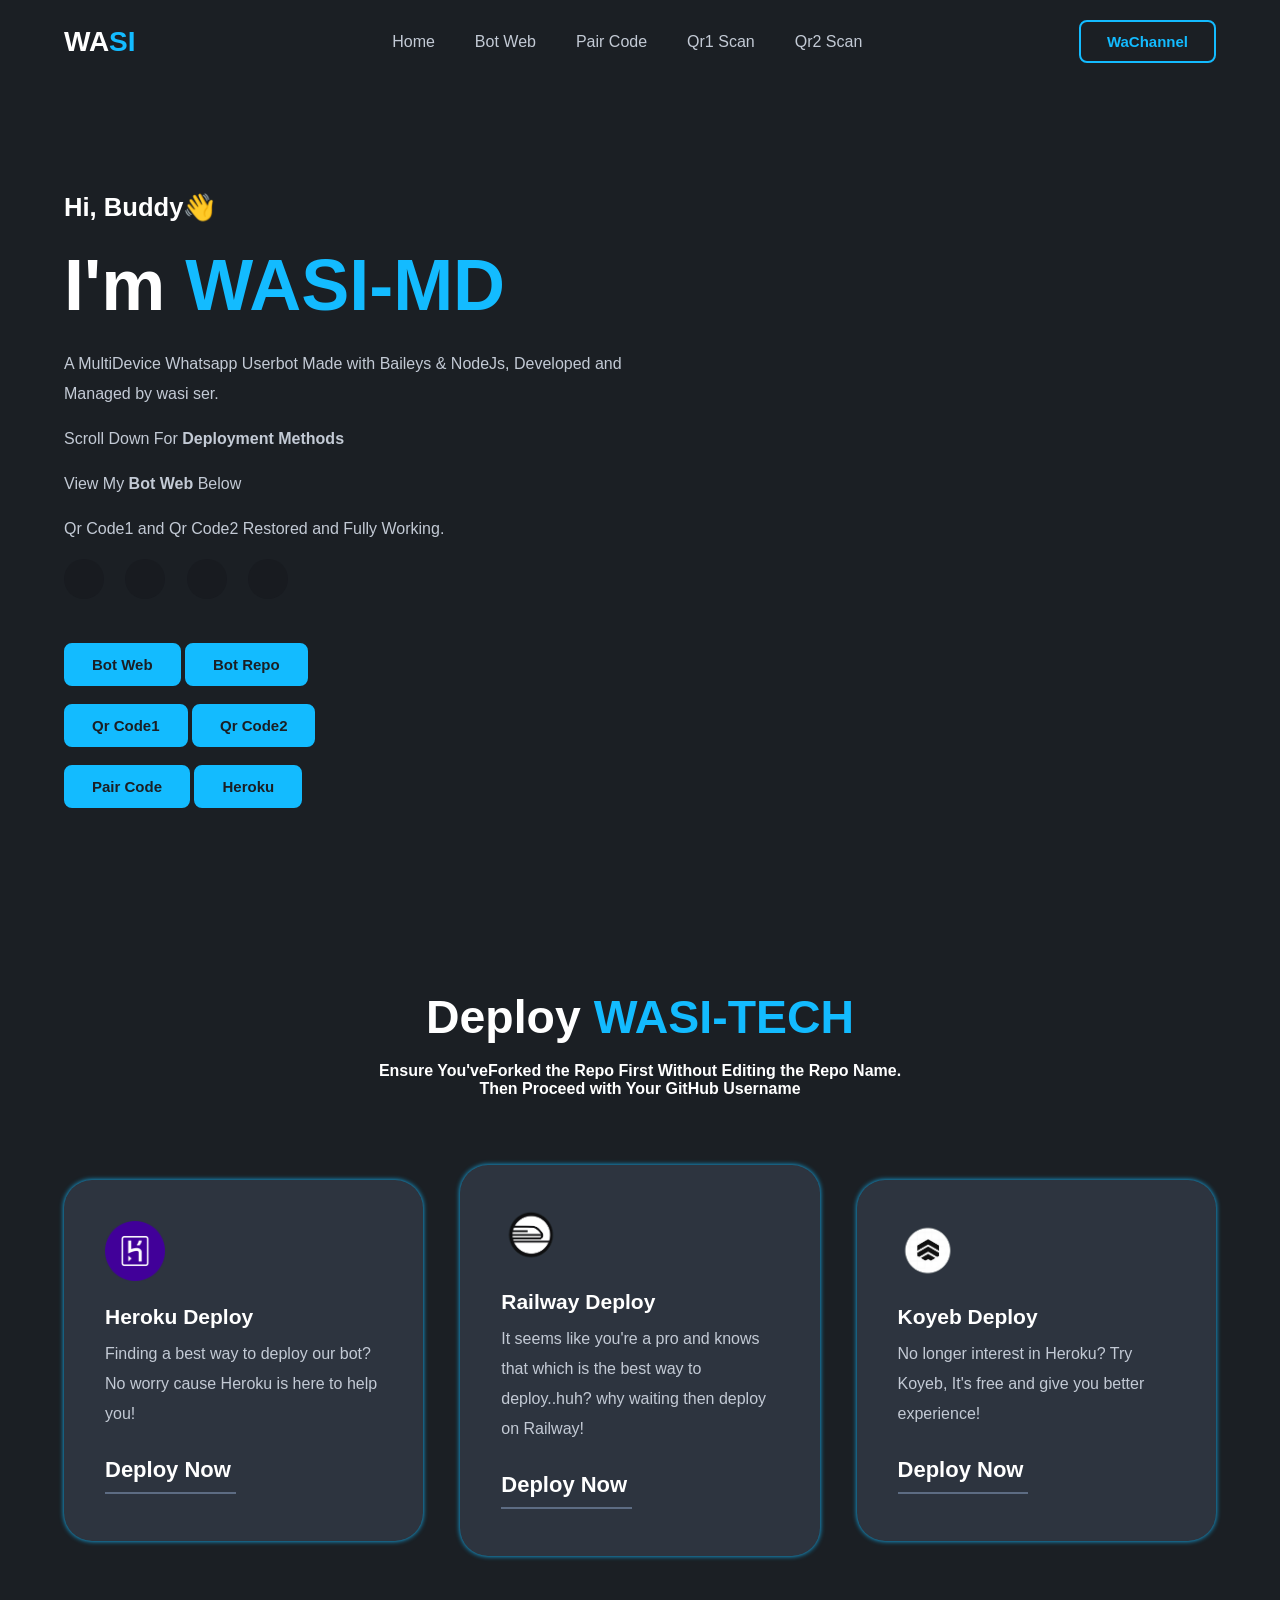
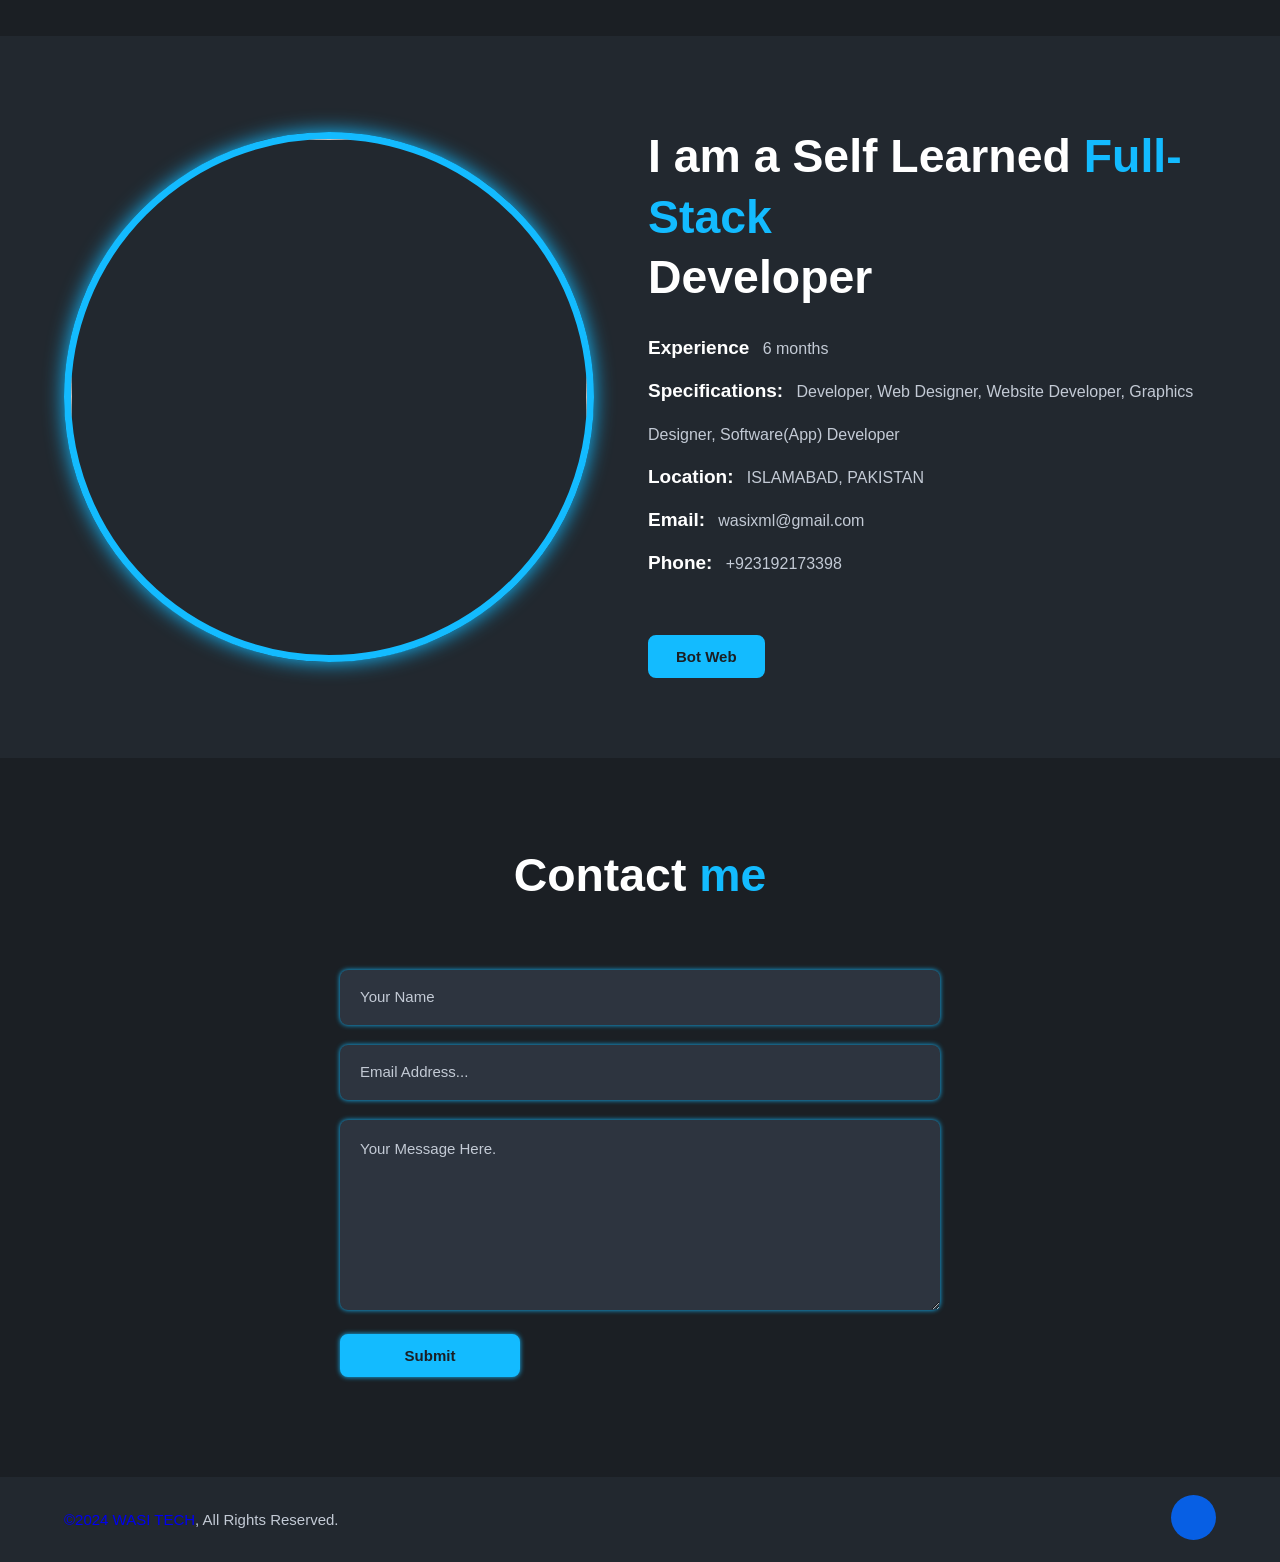
==== index.html @ 4d52e7ee "Update index.html" ====
<!DOCTYPE html>
<html oncontextmenu="return false" onselectstart="return false" ondragstart="return false" lang="en">
<head>
    <meta charset="UTF-8">
    <meta name="viewport" content="width=device-width, initial-scale=1.0">
    <title>WASI-TECH-BOTZ</title>
    <!-- #CSS -->
    <link rel="stylesheet" href="style.css">
    <!-- #box icon -->
    
  <link rel="stylesheet"
  href="https://unpkg.com/boxicons@latest/css/boxicons.min.css">
  <!--remox icon-->
  <link href="https://cdn.jsdelivr.net/npm/remixicon@3.5.0/fonts/remixicon.css" rel="stylesheet">
  <link rel="stylesheet" href="https://unpkg.com/aos@next/dist/aos.css" />
</head>
<body>
    

<header>
  <a href="https://github.com/Itxxwasi.png?length=50width=50" class="logo">WA<span>SI</span></a>
  <div class="bx bx-menu" id="menu-icon"></div>
  <ul class="navlist">
    <li><a href="#home">Home</a></li>
    <li><a href="https://heroku.com/deploy?template=https://github.com/Itxxwasi/WASI-MD-V2" target="_blank">Bot Web</a></li>
    <li><a href="https://pair-qr-wasi-md.onrender.com/pair">Pair Code</a></li>
    <li><a href="https://pair-qr-wasi-md.onrender.com">Qr1 Scan</a></li>
     <li><a href="https://pair-qr-wasi-md.onrender.com">Qr2 Scan</a></li>

  </ul>
<div class="top-btnn">
  <a href="https://whatsapp.com/channel/0029VaDK8ZUDjiOhwFS1cP2j" class="h-btn">WaChannel</a>
</div>

</header>
<br>
<br>
<br>
<br>
<br>
<section class="hero" id="home">
<div class="main-content" data-aos="fade-in">
  <h4>Hi, Buddy👋</h4>
  <h1>I'm <span>WASI-MD</span></h1>
  <p>A MultiDevice Whatsapp Userbot Made with Baileys & NodeJs, Developed and Managed by wasi ser.</p>
  <p>Scroll Down For <b>Deployment Methods</b> </p>
  <p>View My <b>Bot Web</b> Below</p>
  <p>Qr Code1 and Qr Code2 Restored and Fully Working.</p>
<div class="social">
  <a href="https://www.facebook.com/chwaseem11bc?mibextid=ZbWKwL" target="_blank"><i class="ri-facebook-fill"></i></a>
  <a href="https://www.instagram.com/itx_mee_wasi" target="_blank"><i class="ri-instagram-fill"></i></a>
  <a href="https://wa.me/+923192173398" target="_blank"><i class="ri-whatsapp-fill"></i></a>
  <a href="https://www.youtube.com/@wasitech1" target="_blank"><i class="ri-youtube-fill"></i></a>
</div>
<div class="main-btn">
  <a href="https://github.com/Itxxwasi/UNIQUE-MD" class="btn" target="_blank">Bot Web</a>   
<a href="https://github.com/Itxxwasi/WASI-MD-V2" class="btn" target="_blank">Bot Repo</a>

</div>
<br>
<div class="main-btn">
  <a href="https://pair-qr-wasi-md.onrender.com" class="btn" target="_blank">Qr Code1</a>   
<a href="https://pair-qr-wasi-md.onrender.com" class="btn" target="_blank">Qr Code2</a>

</div>
<br>
<div class="main-btn">
  <a href="https://pair-qr-wasi-md.onrender.com" class="btn" target="_blank">Pair Code</a> 
  <a href="https://pair-qr-wasi-md.onrender.com" class="btn" target="_blank">Heroku</a>


</div>
</section>

<section class="services" id="services">
  <div class="center-text" data-aos="fade-down">
    <h2>Deploy <span>WASI-TECH</span> </h2>
    <br>
    <h4>Ensure You've<b>Forked</b> the Repo First Without Editing the Repo Name.</h4>
    <h4>Then Proceed with Your GitHub Username</h4>
  </div>
  <div class="services-content" data-aos="zoom-in-up">

    <div class="box">

      <img src="./img/heroku.png" alt="">
      <h3>Heroku Deploy</h3>
      <p>Finding a best way to deploy our bot? No worry cause Heroku is here to help you!</p>
     <a href="https://heroku.com/deploy?template=https://github.com/Itxxwasi/WASI-MD-V2" target="_blank">Deploy Now
 <i class="ri-arrow-right-line"></i>
</a>
    </div>
<div class="box">

      <img src="./img/railway.png" alt="">
      <h3>Railway Deploy</h3>
      <p>It seems like you're a pro and knows that which is the best way to deploy..huh? why waiting then deploy on Railway!</p>
      <a href="https://railway.app/template/tM2McB?referralCode=v7Xehd" target="_blank">Deploy Now
 <i class="ri-arrow-right-line"></i>
</a>
</div>
    <div class="box">

      <img src="./img/koyeb.png" alt="">
      <h3>Koyeb Deploy</h3>
      <p>No longer interest in Heroku? Try Koyeb, It's free and give you better experience!</p>
      <a href="https://app.koyeb.com/apps/deploy?type=git&repository=github.com/Itxxwasi/WASI-MD-V2&branch=main&env[SESSION_ID]&env[OWNER_NUMBER]=254762016957&env[MONGODB_URI]&&env[OWNER_NAME]=%C9%A2%C9%AA%D2%93%E1%B4%9B%E1%B4%87%E1%B4%85%20%E1%B4%9B%E1%B4%87%E1%B4%84%CA%9C&env[KOYEB_API]&env[PREFIX]=.&env[WAPRESENCE]&env[AUTO_READ_STATUS]=true&env[DISABLE_PM]=false&env[PACK_AUTHER]=whatsapp+bot&env[PACK_NAME]=%C9%A2%C9%AA%D2%93%E1%B4%9B%E1%B4%87%E1%B4%85%20%E1%B4%9B%E1%B4%87%E1%B4%84%CA%9C&env[STYLE]=0&env[MODE]=private&env[READ_MESSAGE]=false&env[THEME]=Gifted&env[WARN_COUNT]=3&env[BLOCK_JID]=null&env[TIME_ZONE]=Africa/Nairobi&name=gifted-tech&env[KOYEB_NAME]=gifted-md&env[SUDO]=null&env[THUMB_IMAGE]=https://telegra.ph/file/54efddccf41281ad7ec51.jpg" target="_blank">Deploy Now
 <i class="ri-arrow-right-line"></i>
</a>
    </div>
  </div>
</section>

<section class="about" id="about">
  <div class="about-img" data-aos="zoom-in-down">
    <img src="https://github.com/Itxxwasi.png?length=50width=50" >
  </div>
<div class="about-text" data-aos="zoom-in-up">
  <h2>I am a Self Learned <span>Full-Stack</span><br>
  Developer </h2>
  <div class="exp-area">
    <p class="exp">
      Experience 
      <span>6 months</span>
    </p>
    
    <p class="exp">
      Specifications:
      <span>Developer, Web Designer, Website Developer, Graphics Designer, Software(App) Developer</span>
    </p>
    <p class="exp">
      Location: 
      <span>ISLAMABAD, PAKISTAN</span>
    </p>
    
    <p class="exp">
      Email: 
      <span>wasixml@gmail.com</span>
    </p>
    
    <p class="exp">
      Phone: 
      <span>+923192173398</span>
    </p>
  </div>
  <a href="https://github.com/Itxxwasi" class="btn" target="_blank">Bot Web</a>
</div>

</section>

<section class="contact" id="contact">
  <div class="center-text" data-aos="fade-down">
    <h2>Contact <span>me</span></h2>
  </div>
  <div class="contact-form" data-aos="zoom-in">
    <form action="">
      <input type="text" placeholder="Your Name" required>
      <input type="email" placeholder="Email Address..." required>
      <textarea name="" id="" cols="30" rows="10" placeholder="Your Message Here." required></textarea>
      <input type="submit" value="Submit" class="send-btn">
    </form>
  </div>
</section>

<div class="footer">
  <div class="copyright">
    <p><a href="https://web.giftedtechnexus.co.ke" target="_blank">©2024 WASI TECH</a>, All Rights Reserved.</p>
  </div>
  <a href="#home" class="scroll-top">
    <i class="ri-arrow-up-s-fill"></i>
  </a>
</div>
	   <script>
 document.onkeydown = function(e) {
        if (e.ctrlKey && 
            (e.keyCode === 67 ||
            e.keyCode === 97 ||
            e.keyCode === 65 ||
             e.keyCode === 99 || 
             e.keyCode === 86 || 
             e.keyCode === 86 || 
             e.keyCode === 85 ||
             e.keyCode === 105 ||
             e.keyCode === 73 ||
             e.keyCode === 117)) {
            alert('Not Allowed!');
            return false;
        } else {
            return true;
        }
};
    </script>
<script src="./script.js"></script>
  
<script src="https://unpkg.com/aos@next/dist/aos.js"></script>
<script>
  AOS.init({
offset:300,
duration:1400,
  });
</script>

</body>
	    </html>
---- style.css ----
* {
    margin: 0;
    padding: 0;
    box-sizing: border-box;
    font-family: 'Inter',sans-serif;
    text-decoration: none;
    list-style: none;
    scroll-behavior: smooth;
}
:root {
--text-color:#fff;
--bg-color:#1b1f24;
--second-bg-color:#22282f;
--main-color:#13bbff;
--other-color:#c3cad5;

--h1-font:4.5rem;
--h2-font:2.9rem;
--p-font:1rem;
}
body {
    color: var(--text-color);
    background: var(--bg-color);
}
header {
    position: fixed;
    width: 100%;
    top: 0;
    right: 0;
    z-index: 1000;
    display: flex;
    align-items: center;
    justify-content: space-between;
    padding: 40px 16%;
    background: transparent;
    transition: all .50s ease;
}
.logo {
    font-size: 36px;
    color: var(--text-color);
    font-weight: 600;
}
span {
    color: var(--main-color);
}
.navlist {
    display: flex;
}
.navlist a {
    font-size: var(--p-font);
    font-weight: 500;
    color: var(--other-color);
    margin-left: 40px;
    transition: all .50s ease;
}
.navlist a:hover {
    color: var(--main-color);
    text-shadow: 3px 3px 20px var(--main-color), -2px 1px 30px var(--text-color);
}
#menu-icon {
    font-size: 35px;
    z-index: 10001;
cursor: pointer;
display: none;
}
.h-btn {
    display: inline-block;
    padding: 11px 26px;
    background:transparent ;
    color: var(--main-color);
    border: 2px solid var(--main-color);
    border-radius: 8px;
    font-size: 15px;
    font-weight: 600;
    transition: all .50s ease;
}
.h-btn:hover {
    background: var(--main-color);
    color: var(--bg-color);
    box-shadow: 0 0 20px var(--main-color);
    transform: scale(1.1);
}
section {
    padding: 110px 16% 90px;
}

.hero {
    height: 100vh;
    width: 100%;
    background: url(./img/background.png);
    background-position: top right;
    background-size: cover;
    display: flex;
    align-items: center;
    justify-content: flex-start;
}
.main-content h4 {

    font-size: 1.6rem;
}
.main-content h1 {
    font-size: var(--h1-font);
    font-weight: 900;
    margin: 20px 0px 20px;
    line-height: 1.2;
}
.main-content p {
    font-size: var(--p-font);
    font-weight: 400;
    width: 620px;
    max-width: 100%;
    color: var(--other-color);line-height: 30px;
    margin-bottom: 15px;

}
.social {
    margin-bottom: 40px;
}
.social i {
    display: inline-flex;
    align-items: center;
    justify-content: center;
    width: 40px;
    height: 40px;
    color: var(--main-color);
    border-radius: 50%;
    backdrop-filter: brightness(88%);
    font-size: 20px;
    margin-right: 17px;
    box-shadow: 0 0 20px transparent;
    cursor: pointer;
    transition: all .50s ease;
}
.social i:hover {
    transform: scale(1.1);
    box-shadow: 0 0 20px var(--main-color);
}
.btn {
    display: inline-block;
    padding: 11px 26px;
    background:var(--main-color) ;
    color: var(--bg-color);
    border: 2px solid var(--main-color);
    border-radius: 8px;
    font-size: 15px;
    font-weight: 600;
    transition: all .50s ease;
}
.btn:hover {
    background: transparent;
    color: var(--main-color);
    box-shadow: 0 0 20px var(--main-color);
}
.btn2 {
    background: transparent;
    color: var(--main-color);
    border: 2px solid var(--main-color);
    margin-left: 15px;
    transition: all .50s ease;
}
.btn2:hover {
    background: var(--main-color);
    color: var(--bg-color);
}
header.sticky {
    background: var(--bg-color);
    box-shadow: 0 .1rem 1rem rgba(0,0,0,.2);
    padding: 16px 16%;
}
.about {
    background: var(--second-bg-color);
    display: grid;
    grid-template-columns: repeat(2,1fr);
    align-items: center;
    gap: 1rem;
}
.about-img img {
    width: 100%;
    height: 530px;
    max-width: 530px;
    border-radius: 50%;
    object-fit: cover;
    border: 7px solid var(--main-color);
    box-shadow: 0 0 20px var(--main-color);
}
.about-text h2 {
    font-size: var(--h2-font);
    line-height: 1.3;
    margin-bottom: 20px;
}
.exp-area {
    margin-bottom: 50px;
}
.exp-area p {
    color: var(--text-color);
    font-weight: 600;
    font-size: 19px;

    line-height: 42px;
}
.exp-area p span {
    color: var(--other-color);
    font-size: var(--p-font);
    font-weight:400 ;
    margin-left: 8px ;
}
.center-text {
    text-align: center;
}
.center-text h2 {
    font-size: var(--h2-font);
}
.services-content {
    display: grid;
    grid-template-columns: repeat(auto-fit,minmax(300px,auto));
    align-items: center;
    gap: 2.3rem;
    margin-top: 4.2rem;
}
.box {
    padding: 80px 40px 66px;
    background: #2d343f;
    border-radius: 28px;
    border: 1px solid transparent;
    box-shadow:  0 0 5px var(--main-color);
    transition: all .50s ease;
    cursor: pointer;
}
.box img {
    margin-bottom: 20px;
}
.box h3 {
    font-size: 30px;
    font-weight: 700;
    margin-bottom: 10px;
}
.box p {
    font-size: var(--p-font);
    font-weight: 400;
    color: var(--other-color);
    line-height: 30px;
    margin-bottom: 20px;
}
.box a {
    display: inline-block;
    font-size: 22px;
    line-height: 1.273em;
    font-weight: 700;
    padding: 7px 0;
    color: var(--text-color);
    border-bottom: 2px solid #5d6c83;
    transition:  all .50s ease;
}
.box i {
    vertical-align: middle;
    font-size: 25px;
    color: var(--main-color);
    margin-left: 5px;
}
.box a:hover {
    border-bottom: 2px solid var(--main-color);
}
.box:hover {
    border: 1px solid var(--main-color);
    transform: translateY(-5px) scale(1.03);
}
.portfolio {
    background: var(--second-bg-color);
}
.Portfolio-content {
    display: grid;
    grid-template-columns: repeat(auto-fit,minmax(350px,auto));
    align-items: center;
    gap: 2.3rem;
    margin-top: 4.2rem;
}
.row img {
    height: auto;
    width: 100%;
    border-radius: 28px;
    margin-bottom: 1.4rem;
}
.row {
    background: #2d343f;
    border-radius: 28px;
    border: 1px solid transparent;
    box-shadow: 0 0 5px var(--main-color);
    padding: 20px;
    transition: all .50s ease;
}
.main-row {
    display: flex;
    align-items: center;
    justify-content: space-between;
    margin-bottom: .5rem;
}
.row h5 {
    font-size: 20px;
    font-weight: 600;
    color: var(--other-color);
}
.row i {
    display: inline-flex;
    align-items: center;
    justify-content: center;
    width: 55px;
    height: 55px;
    font-size: 27px;
    border-radius: 50%;
    color: var(--text-color);
    background: #075fe4;
    
}
.row h4 {
    font-size: 25px;
    font-weight: 700;
    margin-bottom:10px 
    ;
    line-height: 1.4;
}
.row:hover {
    border: 1px solid var(--main-color);
    transform: translateY(-5px) scale(1.03);
    cursor: pointer;
}
.contact-form {
    display: flex;
    align-items: center;
    justify-content: center;
    margin-top: 4.2rem;
}
.contact-form form {
    position: relative;
    width: 600px;
}
form input,
form textarea {
    width: 100%;
    padding: 20px;
    border: none;
    outline: none;
    box-shadow: 0 0 5px var(--main-color);
    background: #2d343f;
    color: var(--text-color);
    margin-bottom: 20px;
    border-radius: 8px;
}
form input::placeholder,
form textarea::placeholder{
    color: var(--other-color);
    font-size: 15px;
}
form .send-btn {
    display: inline-block;
    padding: 11px 26px;
    background: var(--main-color);
    color: var(--bg-color);
    border: 2px solid var(--main-color);
    border-radius: 8px;
    font-size: 15px;
    font-weight: 600;
    transition: all .50s ease;
    width: 30%;
}
form .send-btn:hover {
    background: transparent;
    color: var(--main-color);
    box-shadow: 0 0 20px var(--main-color);
    cursor: pointer;
}
.footer {
    padding: 22px 16%;
    background:var(--second-bg-color) ;
    display: flex;
    align-items: center;
    justify-content: space-between;
    gap: 2rem;
}
.copyright p{
font-size: 15px;
font-weight: 400;
color: var(--other-color);
}
.scroll-top i {
    display: inline-flex;
    align-items: center;
    justify-content: center;
    background: #075fe4;
    width: 45px;
    height: 45px;border-radius: 50%;
    color: var(--text-color);
    font-size: 27px;
}
@media(max-width:1700px) {
    header {
        padding: 20px 8%;
    }
    header.sticky {
        padding: 14px 8%;
    }
    section{
        padding: 90px 8% 80px;
    }
    .footer {
        padding: 18px 8%;
    }
    .logo {
        font-size: 28px;
    }
}

@media(max-width:1380px) {
    header {
        padding: 20px 5%;
    }
    header.sticky {
        padding: 14px 5%;
    }
    section{
        padding: 90px 5% 80px;
    }
    .footer {
        padding: 18px 5%;
    }
    .hero {
        height: 90vh;
        background-position: center;
    }
}
@media (max-width:1290px){
    .box {
        padding: 40px 40px 46px;
    }
    .box img {
        width: 100%;
        height: 60px;
        max-width: 60px;
    }
    .box h3 {
        font-size: 21px;
    }
}

@media (max-width:1240px){
.about {
    grid-template-columns: 1fr;
    grid-area: 2rem;
    text-align: center;
}
.about-img img {
    text-align: center;
    width: 100%;
    height: 400px;
    max-width: 400px;
    border-radius: 50%;
    object-fit: cover;
    margin: 0 auto;
}
:root {
    --h1-font:4rem;
    --h2-font:2.2rem;
    --p-font:15px;
}
}

@media (max-width:950px){
    :root  {
        --h1-font:3.5rem;
    }
    .social {
        margin-bottom: 20px;
        
    }
    #menu-icon{
        display: block;
    }
    .navlist {
        position: absolute;
        top: 100%;
        right: -100%;
        width: 255px;
        min-height: 100vh;
        display: flex;
        flex-direction: column;
        background: var(--bg-color);
        transition: all .50s ease;
    }
    .navlist a {
        display: block;
        padding: 17px;
        font-size: 22px;
    }
    .navlist.active {
        right: 0;
    }
}
@media (max-width:680px) {
    .main-content p {
    width: 100%;
}
    
}

@media (max-width:470px) {
:root {
    --h1-font:3rem;
    --h2-font:2rem;
}
.about-img img {
    text-align: center;
    width: 100%;
    height: 300px;
    max-width: 300px;
    border-radius: 50%;
    object-fit: cover;
    margin: 0 auto;
}
}
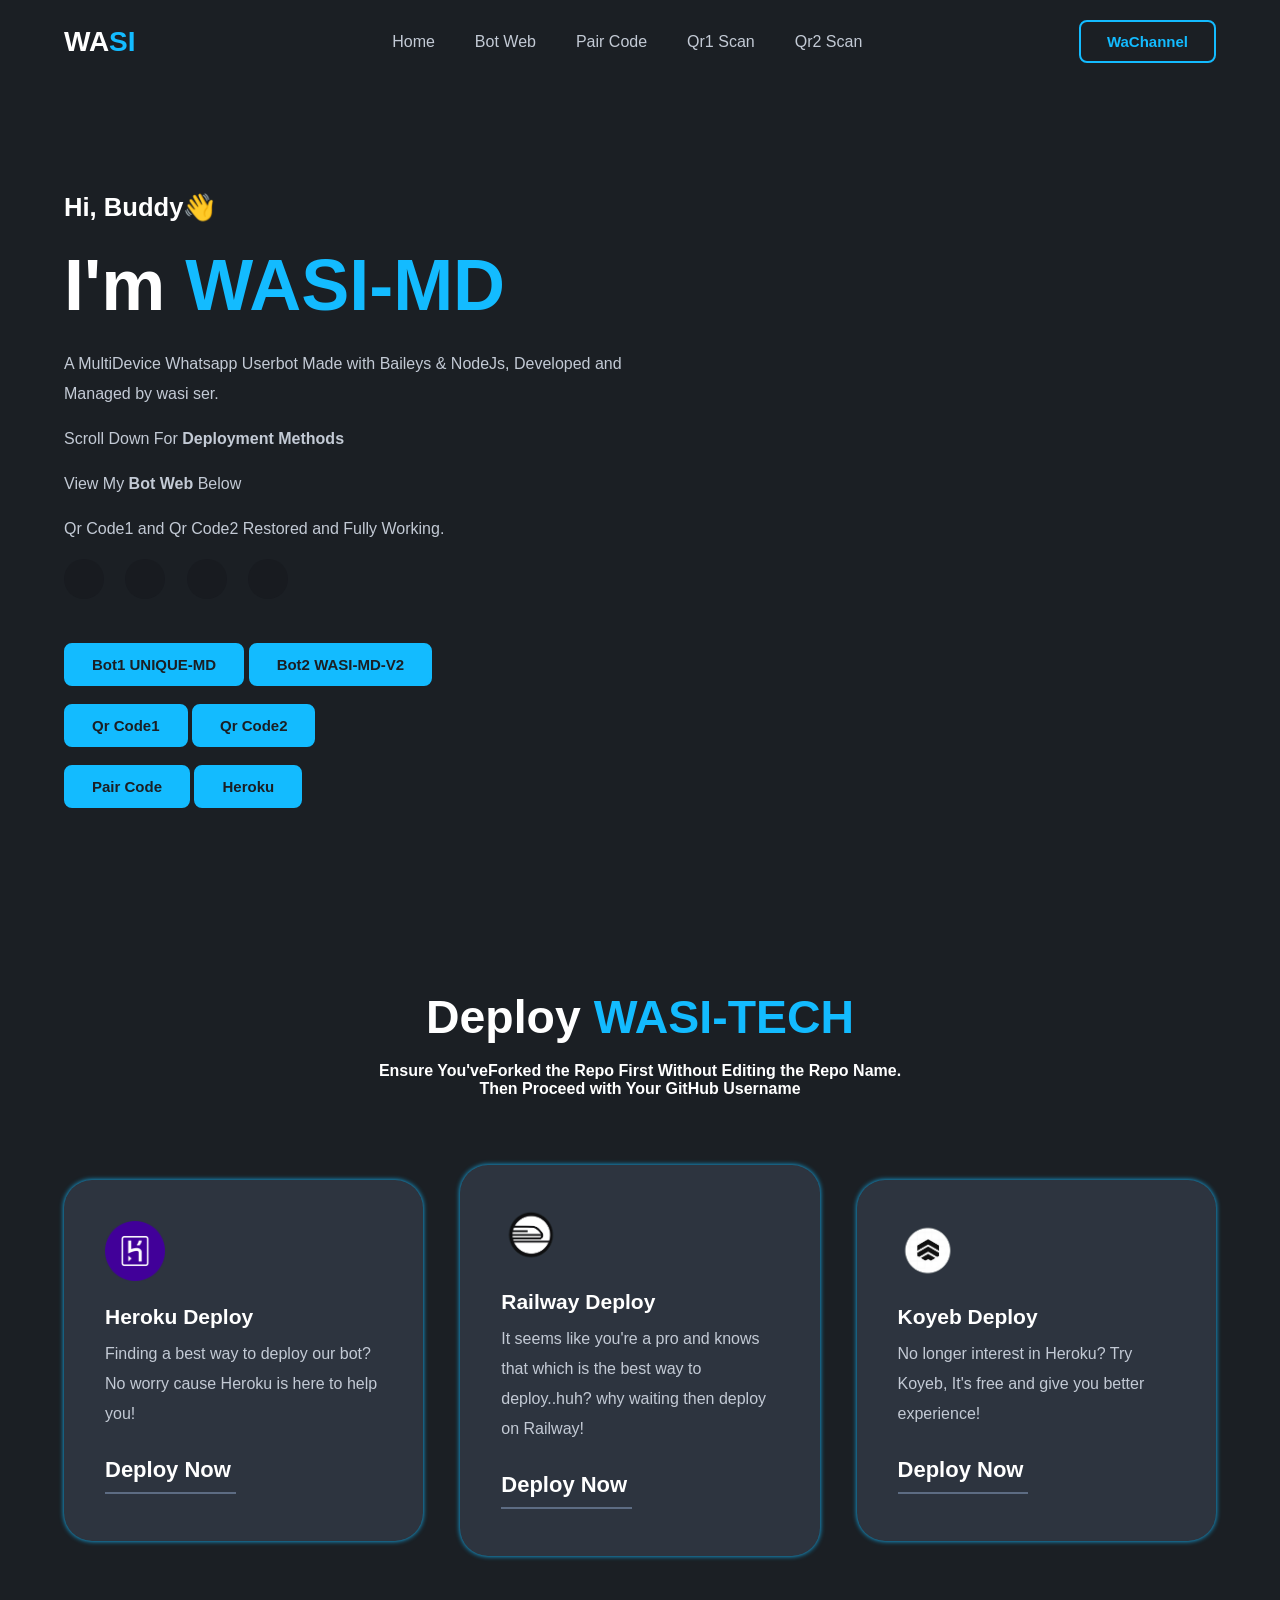
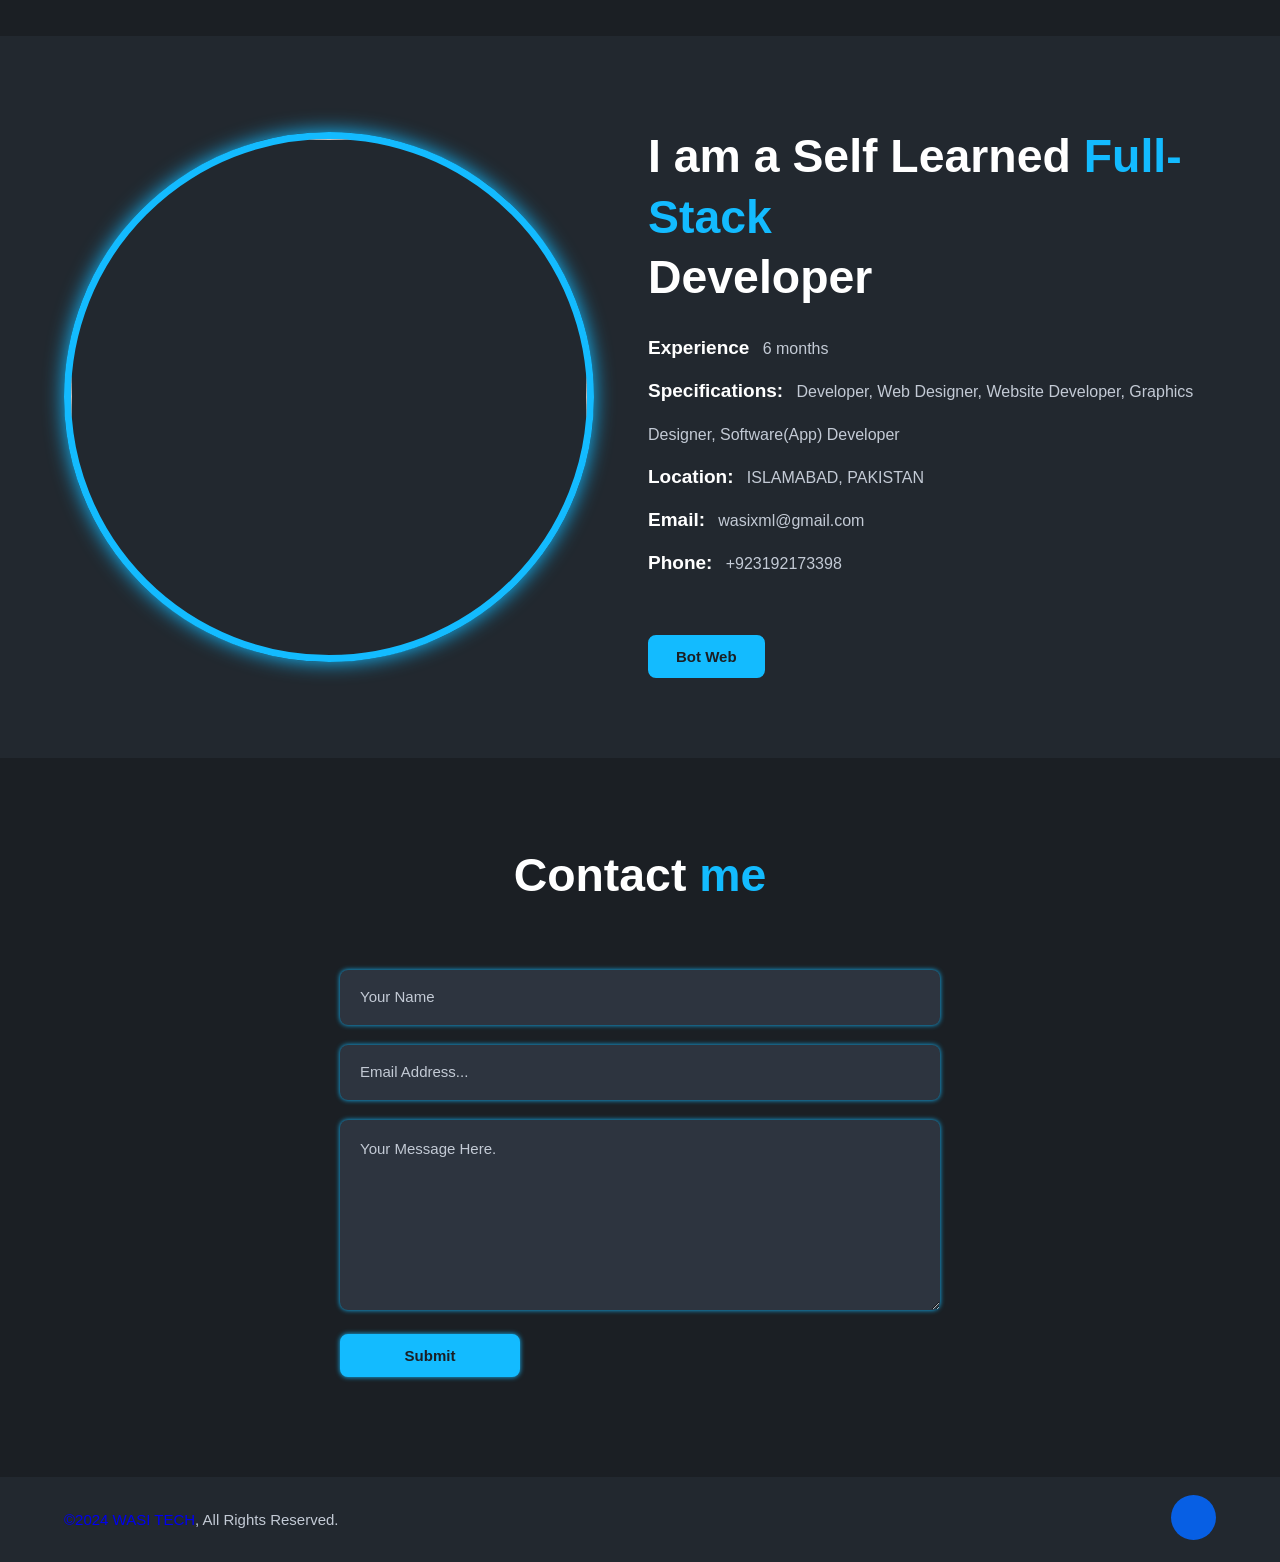
==== commit 3cd2fc52: "Update index.html" ====
--- a/index.html
+++ b/index.html
@@ -53,8 +53,8 @@
   <a href="https://www.youtube.com/@wasitech1" target="_blank"><i class="ri-youtube-fill"></i></a>
 </div>
 <div class="main-btn">
-  <a href="https://github.com/Itxxwasi/UNIQUE-MD" class="btn" target="_blank">Bot Web</a>   
-<a href="https://github.com/Itxxwasi/WASI-MD-V2" class="btn" target="_blank">Bot Repo</a>
+  <a href="https://github.com/Itxxwasi/UNIQUE-MD" class="btn" target="_blank">Bot1 UNIQUE-MD</a>   
+<a href="https://github.com/Itxxwasi/WASI-MD-V2" class="btn" target="_blank">Bot2 WASI-MD-V2</a>
 
 </div>
 <br>
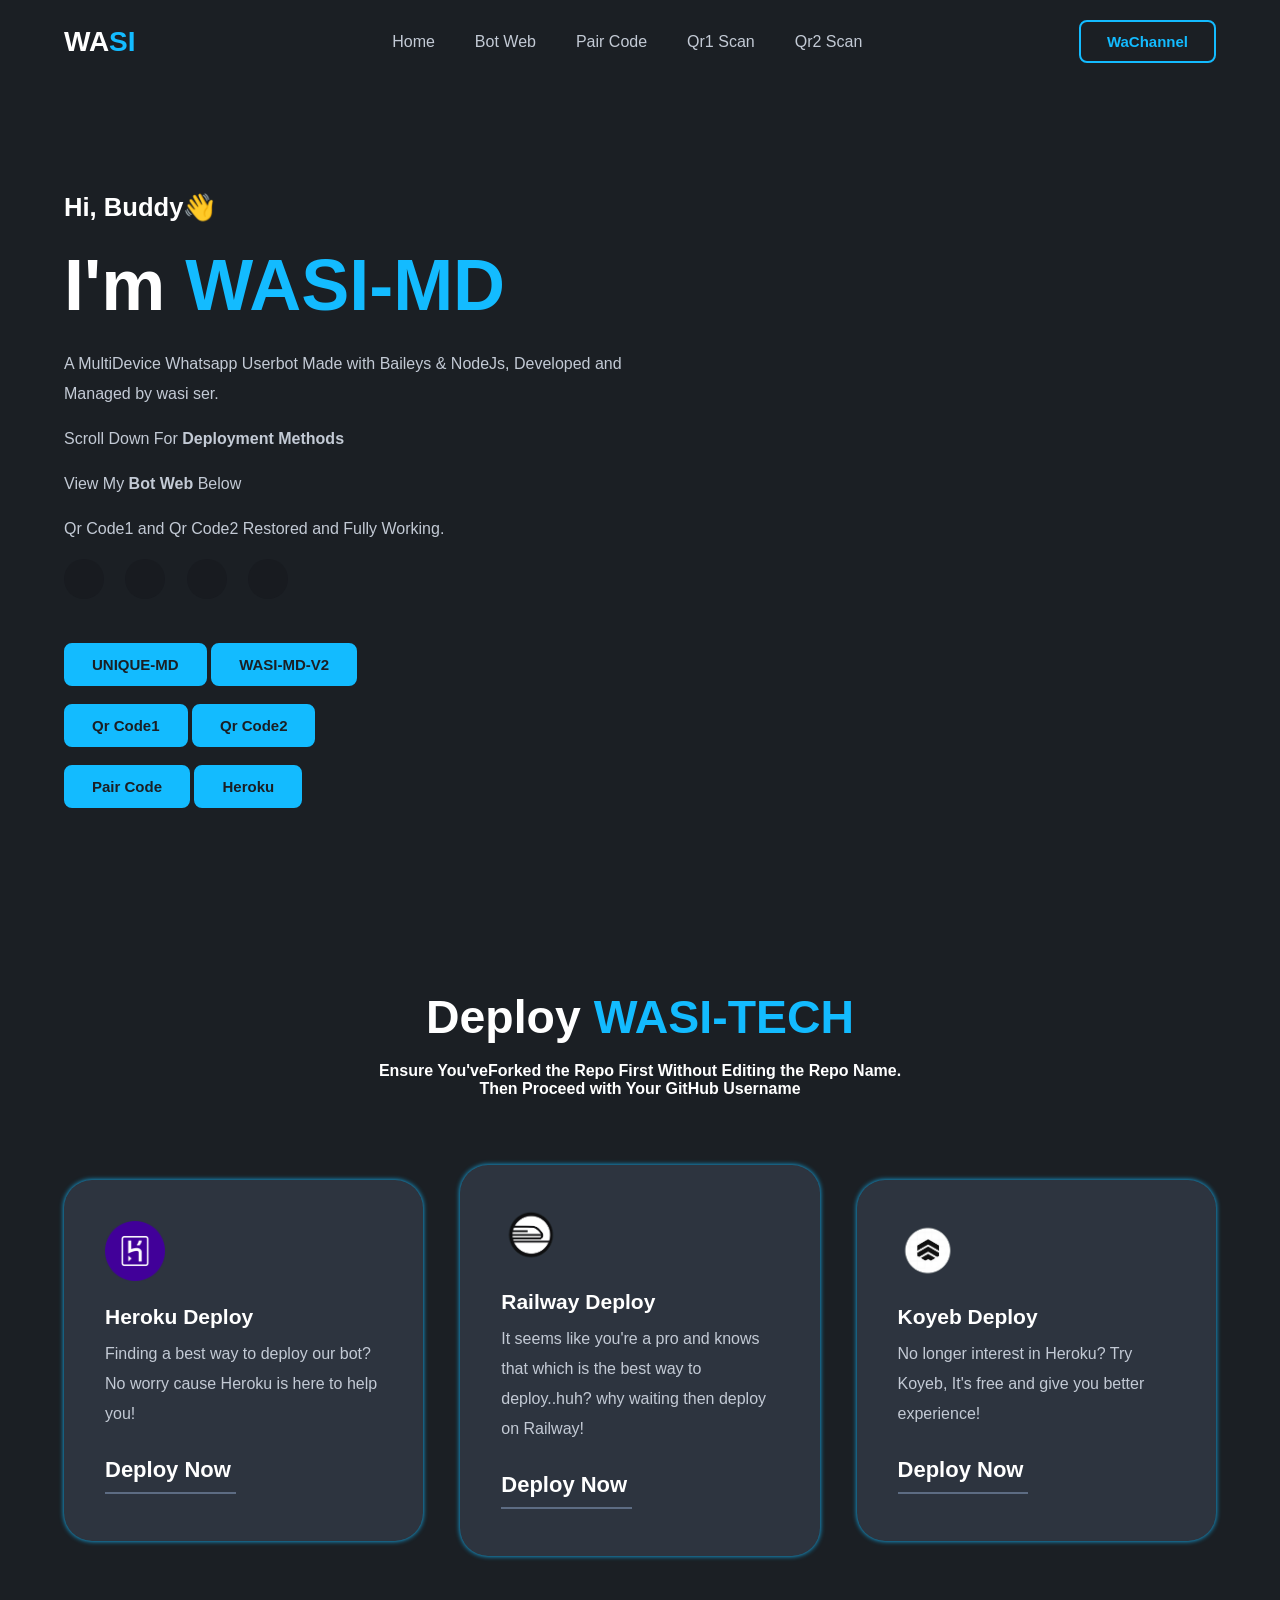
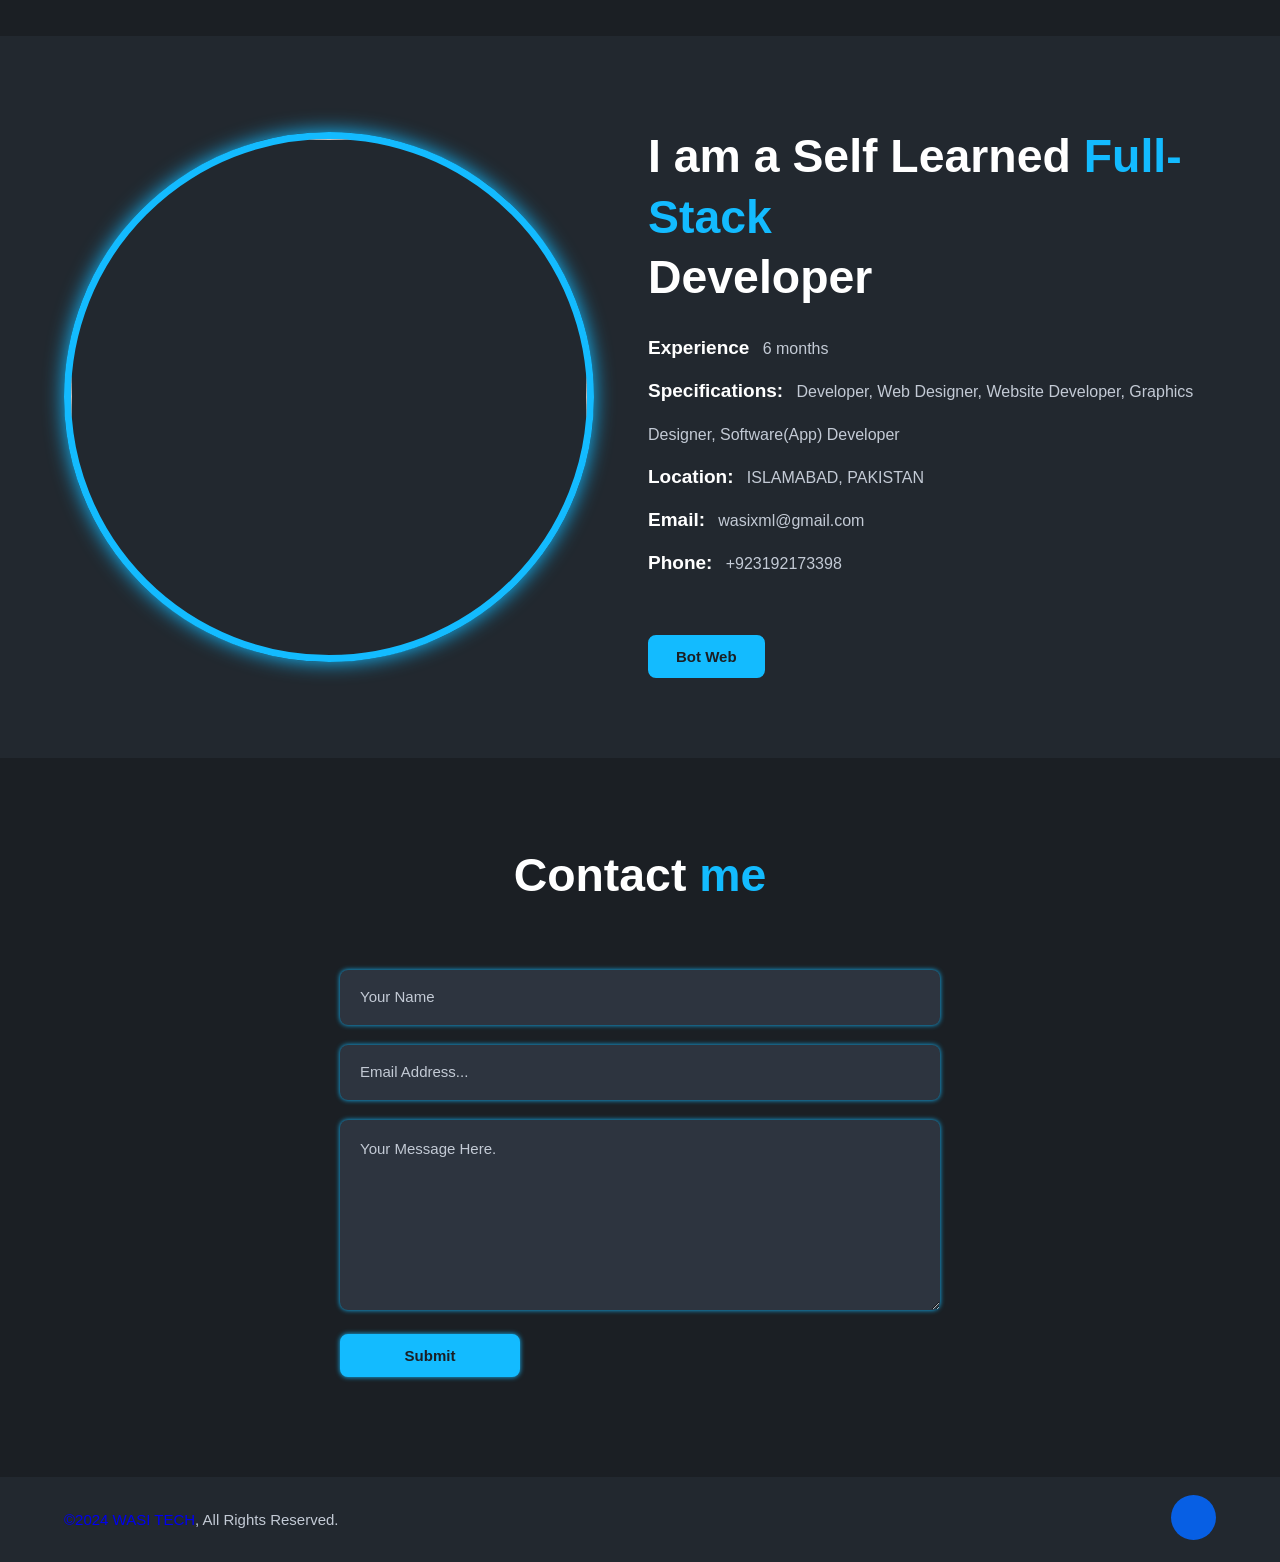
==== commit c1ca2664: "Update index.html" ====
--- a/index.html
+++ b/index.html
@@ -53,8 +53,8 @@
   <a href="https://www.youtube.com/@wasitech1" target="_blank"><i class="ri-youtube-fill"></i></a>
 </div>
 <div class="main-btn">
-  <a href="https://github.com/Itxxwasi/UNIQUE-MD" class="btn" target="_blank">Bot1 UNIQUE-MD</a>   
-<a href="https://github.com/Itxxwasi/WASI-MD-V2" class="btn" target="_blank">Bot2 WASI-MD-V2</a>
+  <a href="https://github.com/Itxxwasi/UNIQUE-MD" class="btn" target="_blank">UNIQUE-MD</a>   
+<a href="https://github.com/Itxxwasi/WASI-MD-V2" class="btn" target="_blank">WASI-MD-V2</a>
 
 </div>
 <br>
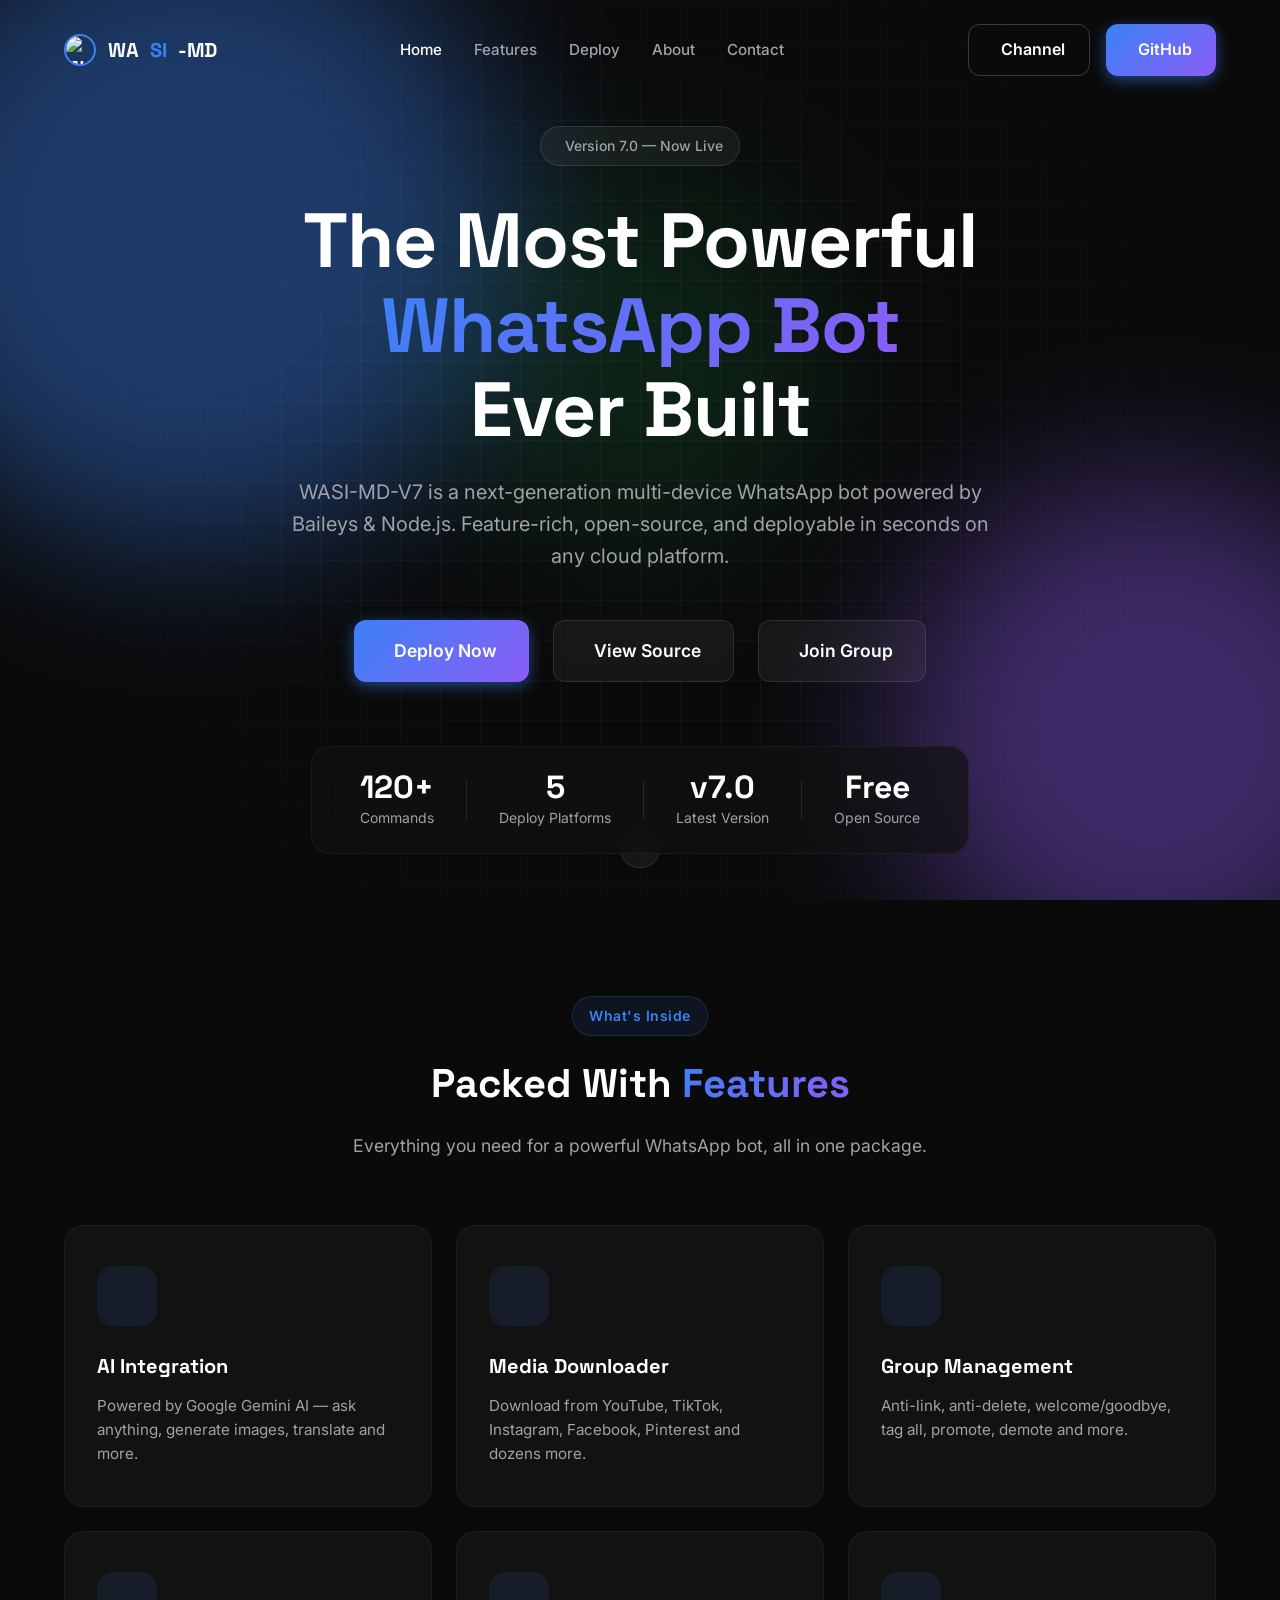
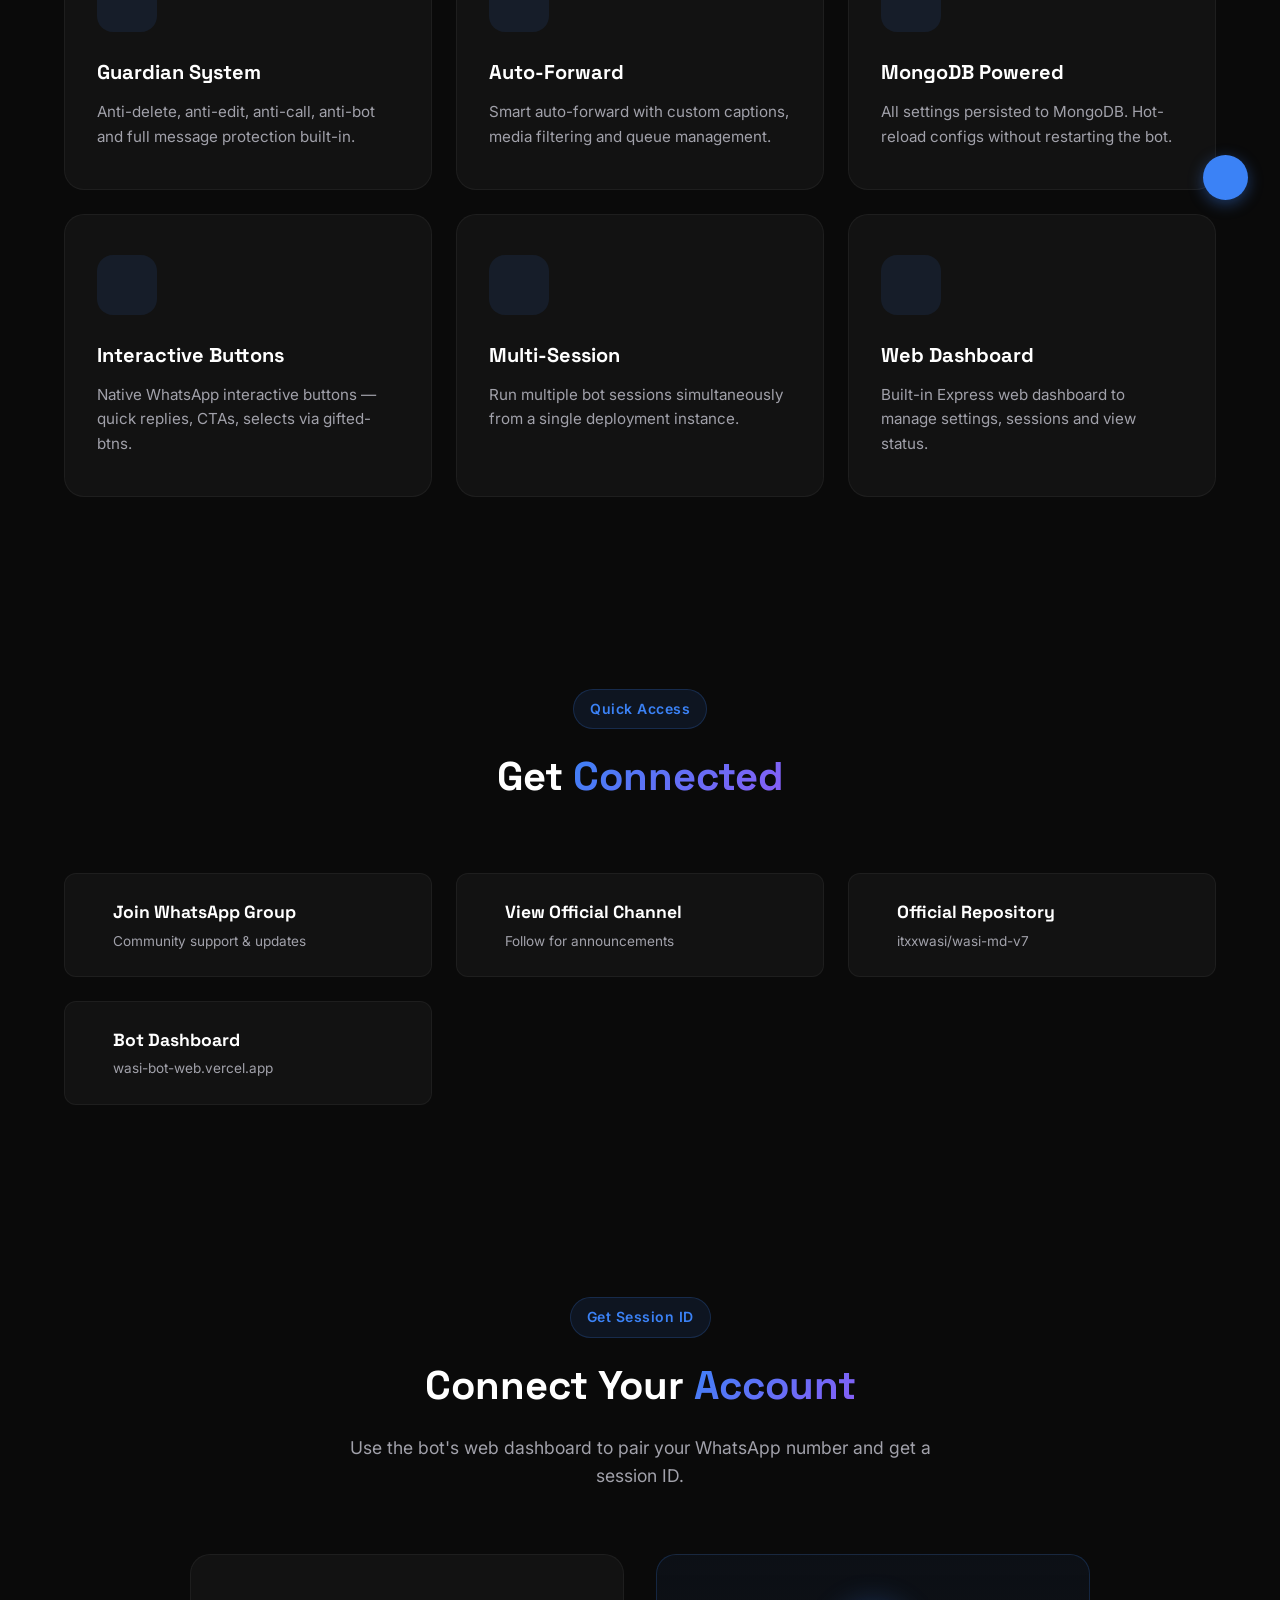
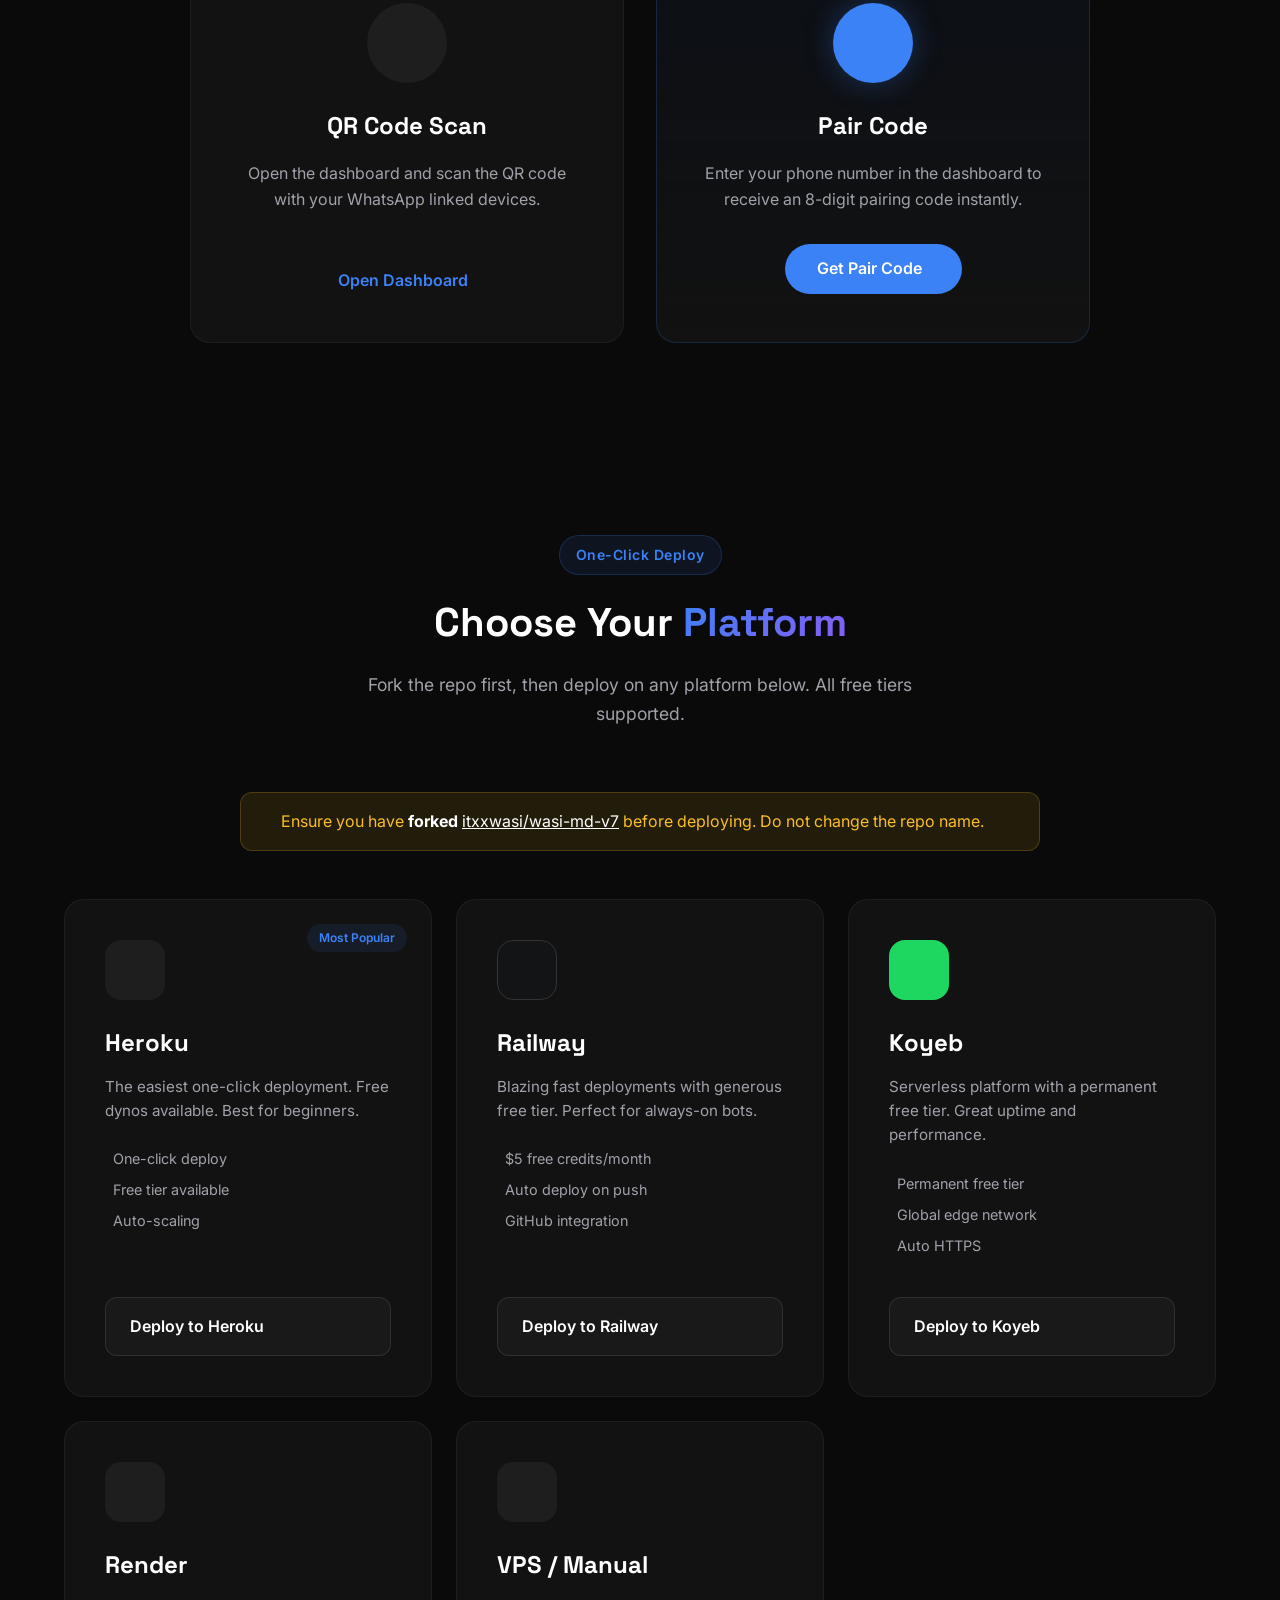
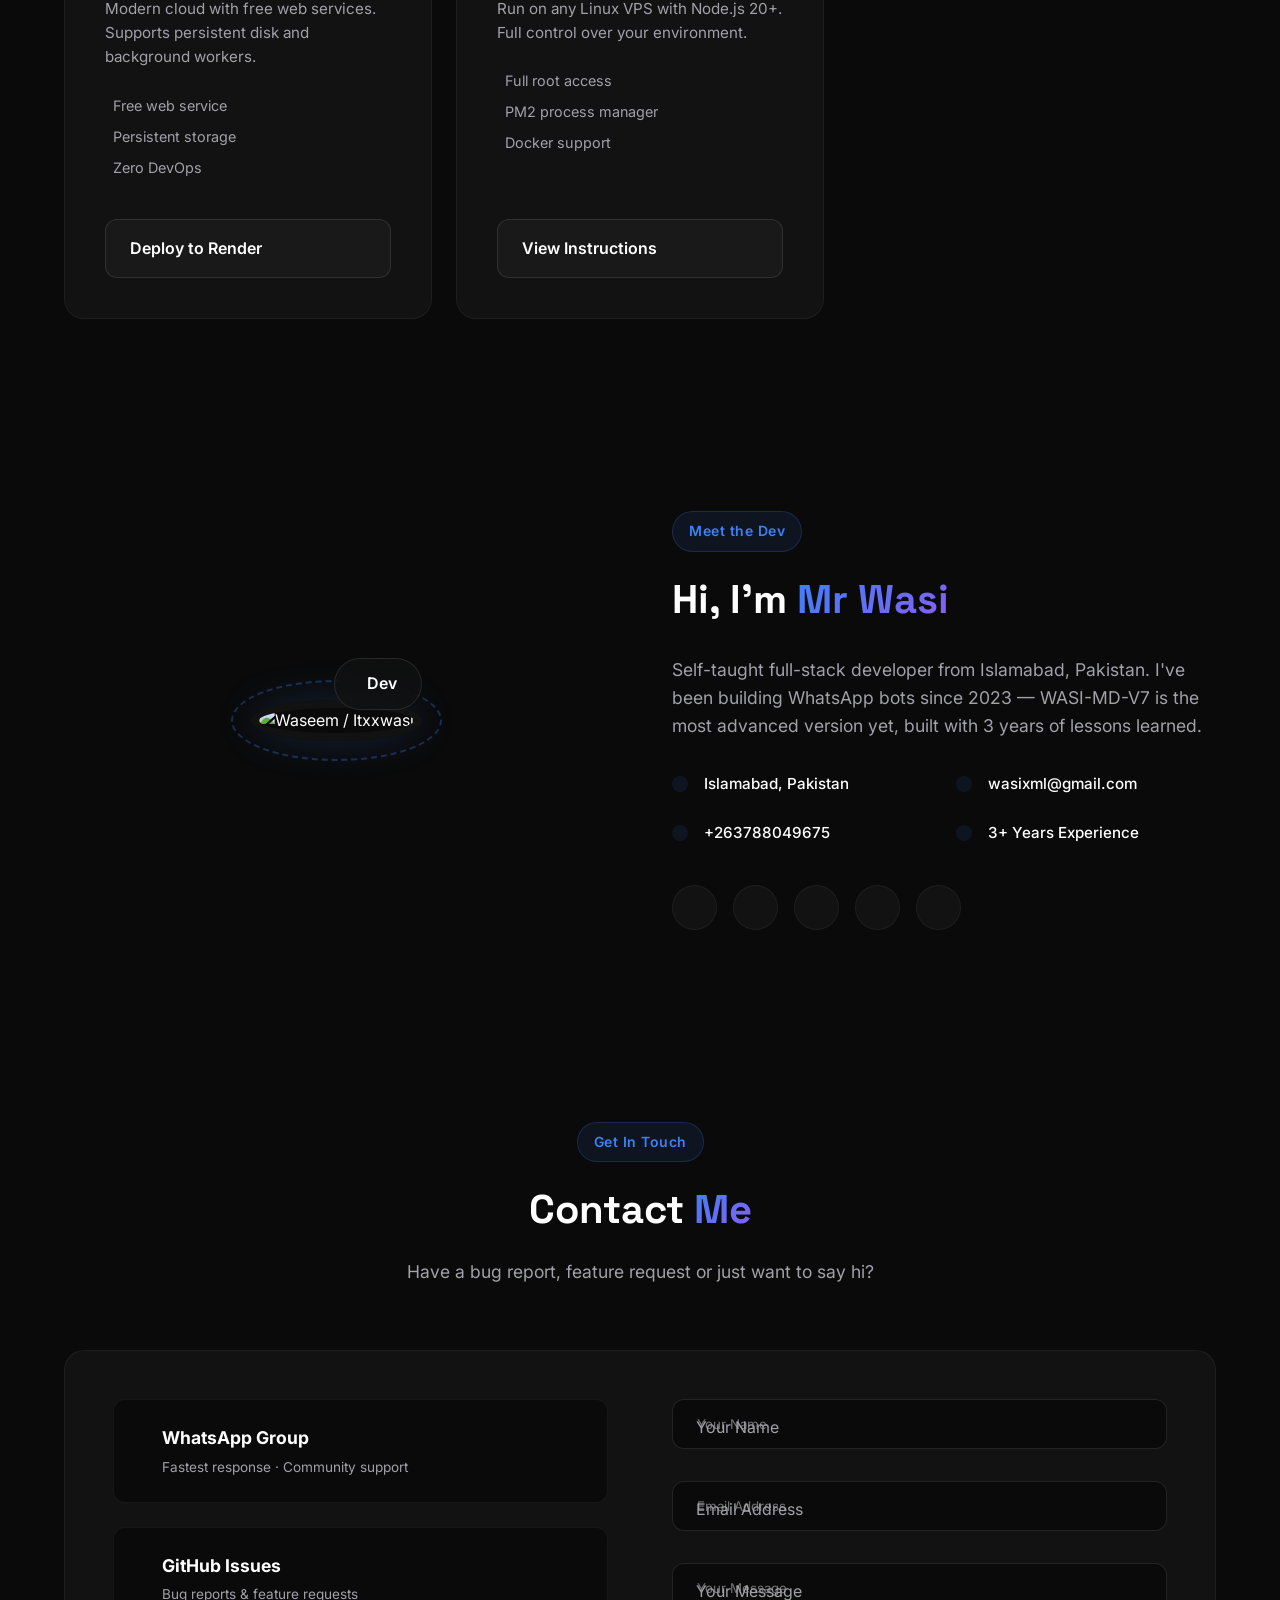
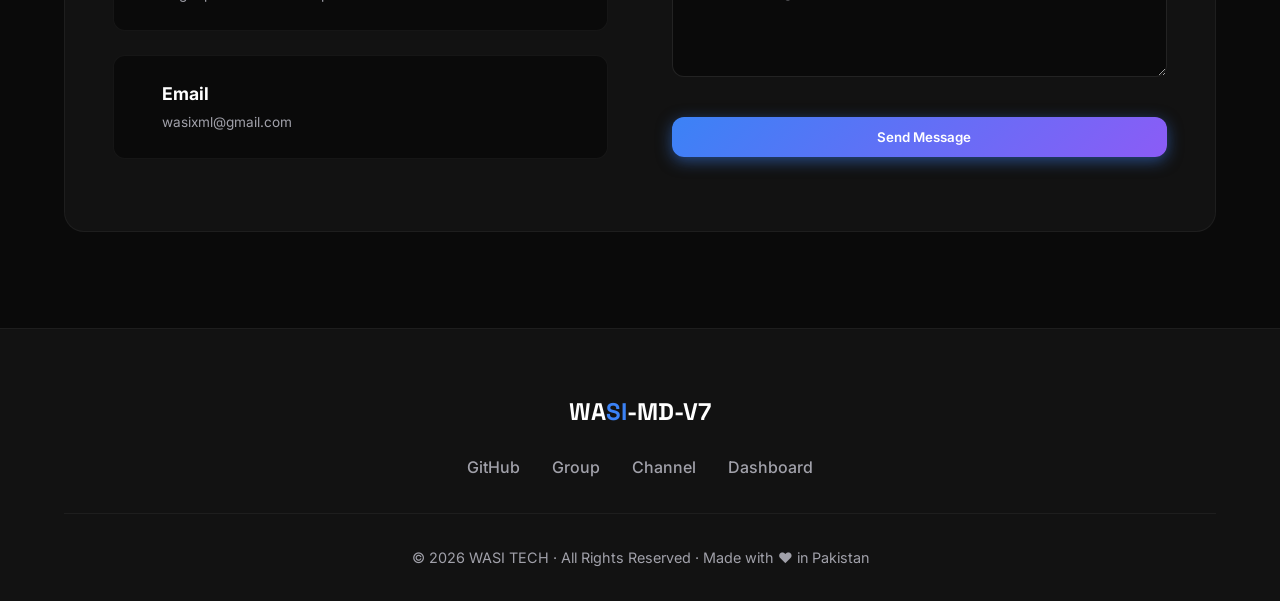
==== commit 801e0035: "ahhh updated" ====
--- a/index.html
+++ b/index.html
@@ -1,204 +1,484 @@
 <!DOCTYPE html>
-<html oncontextmenu="return false" onselectstart="return false" ondragstart="return false" lang="en">
+<html lang="en">
+
 <head>
-    <meta charset="UTF-8">
-    <meta name="viewport" content="width=device-width, initial-scale=1.0">
-    <title>WASI-TECH-BOTZ</title>
-    <!-- #CSS -->
-    <link rel="stylesheet" href="style.css">
-    <!-- #box icon -->
-    
-  <link rel="stylesheet"
-  href="https://unpkg.com/boxicons@latest/css/boxicons.min.css">
-  <!--remox icon-->
-  <link href="https://cdn.jsdelivr.net/npm/remixicon@3.5.0/fonts/remixicon.css" rel="stylesheet">
-  <link rel="stylesheet" href="https://unpkg.com/aos@next/dist/aos.css" />
+  <meta charset="UTF-8" />
+  <meta name="viewport" content="width=device-width, initial-scale=1.0" />
+  <title>WASI-MD-V7 | Advanced WhatsApp Bot</title>
+  <meta name="description"
+    content="WASI-MD-V7 — The most powerful open-source WhatsApp bot built with Baileys & Node.js. Deploy in seconds on Heroku, Railway, Koyeb, Render and more." />
+  <meta property="og:title" content="WASI-MD-V7 | Advanced WhatsApp Bot" />
+  <meta property="og:description"
+    content="Deploy the most powerful WhatsApp bot now — free, open-source, and feature-packed." />
+  <meta property="og:image" content="https://github.com/Itxxwasi.png" />
+  <link rel="icon" href="https://github.com/Itxxwasi.png" type="image/png" />
+  <!-- Google Fonts -->
+  <link rel="preconnect" href="https://fonts.googleapis.com" />
+  <link
+    href="https://fonts.googleapis.com/css2?family=Inter:wght@300;400;500;600;700;800;900&family=Space+Grotesk:wght@400;600;700&display=swap"
+    rel="stylesheet" />
+  <!-- Icons -->
+  <link href="https://cdn.jsdelivr.net/npm/remixicon@4.2.0/fonts/remixicon.css" rel="stylesheet" />
+  <link rel="stylesheet" href="style.css" />
 </head>
+
 <body>
-    
-
-<header>
-  <a href="https://github.com/Itxxwasi.png?length=50width=50" class="logo">WA<span>SI</span></a>
-  <div class="bx bx-menu" id="menu-icon"></div>
-  <ul class="navlist">
-    <li><a href="#home">Home</a></li>
-    <li><a href="https://heroku.com/deploy?template=https://github.com/Itxxwasi/WASI-MD-V2" target="_blank">Bot Web</a></li>
-    <li><a href="https://pair-qr-wasi-md.onrender.com/pair">Pair Code</a></li>
-    <li><a href="https://pair-qr-wasi-md.onrender.com">Qr1 Scan</a></li>
-     <li><a href="https://pair-qr-wasi-md.onrender.com">Qr2 Scan</a></li>
-
-  </ul>
-<div class="top-btnn">
-  <a href="https://whatsapp.com/channel/0029VaDK8ZUDjiOhwFS1cP2j" class="h-btn">WaChannel</a>
-</div>
-
-</header>
-<br>
-<br>
-<br>
-<br>
-<br>
-<section class="hero" id="home">
-<div class="main-content" data-aos="fade-in">
-  <h4>Hi, Buddy👋</h4>
-  <h1>I'm <span>WASI-MD</span></h1>
-  <p>A MultiDevice Whatsapp Userbot Made with Baileys & NodeJs, Developed and Managed by wasi ser.</p>
-  <p>Scroll Down For <b>Deployment Methods</b> </p>
-  <p>View My <b>Bot Web</b> Below</p>
-  <p>Qr Code1 and Qr Code2 Restored and Fully Working.</p>
-<div class="social">
-  <a href="https://www.facebook.com/chwaseem11bc?mibextid=ZbWKwL" target="_blank"><i class="ri-facebook-fill"></i></a>
-  <a href="https://www.instagram.com/itx_mee_wasi" target="_blank"><i class="ri-instagram-fill"></i></a>
-  <a href="https://wa.me/+923192173398" target="_blank"><i class="ri-whatsapp-fill"></i></a>
-  <a href="https://www.youtube.com/@wasitech1" target="_blank"><i class="ri-youtube-fill"></i></a>
-</div>
-<div class="main-btn">
-  <a href="https://github.com/Itxxwasi/UNIQUE-MD" class="btn" target="_blank">UNIQUE-MD</a>   
-<a href="https://github.com/Itxxwasi/WASI-MD-V2" class="btn" target="_blank">WASI-MD-V2</a>
-
-</div>
-<br>
-<div class="main-btn">
-  <a href="https://pair-qr-wasi-md.onrender.com" class="btn" target="_blank">Qr Code1</a>   
-<a href="https://pair-qr-wasi-md.onrender.com" class="btn" target="_blank">Qr Code2</a>
-
-</div>
-<br>
-<div class="main-btn">
-  <a href="https://pair-qr-wasi-md.onrender.com" class="btn" target="_blank">Pair Code</a> 
-  <a href="https://pair-qr-wasi-md.onrender.com" class="btn" target="_blank">Heroku</a>
-
-
-</div>
-</section>
-
-<section class="services" id="services">
-  <div class="center-text" data-aos="fade-down">
-    <h2>Deploy <span>WASI-TECH</span> </h2>
-    <br>
-    <h4>Ensure You've<b>Forked</b> the Repo First Without Editing the Repo Name.</h4>
-    <h4>Then Proceed with Your GitHub Username</h4>
-  </div>
-  <div class="services-content" data-aos="zoom-in-up">
-
-    <div class="box">
-
-      <img src="./img/heroku.png" alt="">
-      <h3>Heroku Deploy</h3>
-      <p>Finding a best way to deploy our bot? No worry cause Heroku is here to help you!</p>
-     <a href="https://heroku.com/deploy?template=https://github.com/Itxxwasi/WASI-MD-V2" target="_blank">Deploy Now
- <i class="ri-arrow-right-line"></i>
-</a>
-    </div>
-<div class="box">
-
-      <img src="./img/railway.png" alt="">
-      <h3>Railway Deploy</h3>
-      <p>It seems like you're a pro and knows that which is the best way to deploy..huh? why waiting then deploy on Railway!</p>
-      <a href="https://railway.app/template/tM2McB?referralCode=v7Xehd" target="_blank">Deploy Now
- <i class="ri-arrow-right-line"></i>
-</a>
-</div>
-    <div class="box">
-
-      <img src="./img/koyeb.png" alt="">
-      <h3>Koyeb Deploy</h3>
-      <p>No longer interest in Heroku? Try Koyeb, It's free and give you better experience!</p>
-      <a href="https://app.koyeb.com/apps/deploy?type=git&repository=github.com/Itxxwasi/WASI-MD-V2&branch=main&env[SESSION_ID]&env[OWNER_NUMBER]=254762016957&env[MONGODB_URI]&&env[OWNER_NAME]=%C9%A2%C9%AA%D2%93%E1%B4%9B%E1%B4%87%E1%B4%85%20%E1%B4%9B%E1%B4%87%E1%B4%84%CA%9C&env[KOYEB_API]&env[PREFIX]=.&env[WAPRESENCE]&env[AUTO_READ_STATUS]=true&env[DISABLE_PM]=false&env[PACK_AUTHER]=whatsapp+bot&env[PACK_NAME]=%C9%A2%C9%AA%D2%93%E1%B4%9B%E1%B4%87%E1%B4%85%20%E1%B4%9B%E1%B4%87%E1%B4%84%CA%9C&env[STYLE]=0&env[MODE]=private&env[READ_MESSAGE]=false&env[THEME]=Gifted&env[WARN_COUNT]=3&env[BLOCK_JID]=null&env[TIME_ZONE]=Africa/Nairobi&name=gifted-tech&env[KOYEB_NAME]=gifted-md&env[SUDO]=null&env[THUMB_IMAGE]=https://telegra.ph/file/54efddccf41281ad7ec51.jpg" target="_blank">Deploy Now
- <i class="ri-arrow-right-line"></i>
-</a>
-    </div>
-  </div>
-</section>
-
-<section class="about" id="about">
-  <div class="about-img" data-aos="zoom-in-down">
-    <img src="https://github.com/Itxxwasi.png?length=50width=50" >
-  </div>
-<div class="about-text" data-aos="zoom-in-up">
-  <h2>I am a Self Learned <span>Full-Stack</span><br>
-  Developer </h2>
-  <div class="exp-area">
-    <p class="exp">
-      Experience 
-      <span>6 months</span>
-    </p>
-    
-    <p class="exp">
-      Specifications:
-      <span>Developer, Web Designer, Website Developer, Graphics Designer, Software(App) Developer</span>
-    </p>
-    <p class="exp">
-      Location: 
-      <span>ISLAMABAD, PAKISTAN</span>
-    </p>
-    
-    <p class="exp">
-      Email: 
-      <span>wasixml@gmail.com</span>
-    </p>
-    
-    <p class="exp">
-      Phone: 
-      <span>+923192173398</span>
-    </p>
-  </div>
-  <a href="https://github.com/Itxxwasi" class="btn" target="_blank">Bot Web</a>
-</div>
-
-</section>
-
-<section class="contact" id="contact">
-  <div class="center-text" data-aos="fade-down">
-    <h2>Contact <span>me</span></h2>
-  </div>
-  <div class="contact-form" data-aos="zoom-in">
-    <form action="">
-      <input type="text" placeholder="Your Name" required>
-      <input type="email" placeholder="Email Address..." required>
-      <textarea name="" id="" cols="30" rows="10" placeholder="Your Message Here." required></textarea>
-      <input type="submit" value="Submit" class="send-btn">
-    </form>
-  </div>
-</section>
-
-<div class="footer">
-  <div class="copyright">
-    <p><a href="https://web.giftedtechnexus.co.ke" target="_blank">©2024 WASI TECH</a>, All Rights Reserved.</p>
-  </div>
-  <a href="#home" class="scroll-top">
-    <i class="ri-arrow-up-s-fill"></i>
+
+  <!-- ═══════════════════════ NAVBAR ═══════════════════════ -->
+  <header id="header">
+    <nav class="nav container">
+      <a href="#home" class="nav__logo">
+        <img src="https://github.com/Itxxwasi.png" alt="WASI" />
+        WA<span>SI</span>-MD
+      </a>
+      <ul class="nav__list" id="nav-list">
+        <li><a href="#home" class="nav__link">Home</a></li>
+        <li><a href="#features" class="nav__link">Features</a></li>
+        <li><a href="#deploy" class="nav__link">Deploy</a></li>
+        <li><a href="#about" class="nav__link">About</a></li>
+        <li><a href="#contact" class="nav__link">Contact</a></li>
+      </ul>
+      <div class="nav__actions">
+        <a href="https://whatsapp.com/channel/120363352258980163" target="_blank" class="btn btn--outline">
+          <i class="ri-megaphone-line"></i> Channel
+        </a>
+        <a href="https://github.com/Itxxwasi/WASI-MD-V7" target="_blank" class="btn btn--primary">
+          <i class="ri-github-fill"></i> GitHub
+        </a>
+      </div>
+      <button class="nav__toggle" id="nav-toggle" aria-label="Menu">
+        <i class="ri-menu-3-line"></i>
+      </button>
+    </nav>
+  </header>
+
+  <!-- ═══════════════════════ HERO ═══════════════════════ -->
+  <section class="hero" id="home">
+    <div class="hero__bg">
+      <div class="hero__orb hero__orb--1"></div>
+      <div class="hero__orb hero__orb--2"></div>
+      <div class="hero__orb hero__orb--3"></div>
+      <div class="hero__grid"></div>
+    </div>
+    <div class="container hero__content">
+      <div class="hero__badge">
+        <i class="ri-checkbox-circle-fill"></i>
+        Version 7.0 — Now Live
+      </div>
+      <h1 class="hero__title">
+        The Most Powerful<br />
+        <span class="gradient-text">WhatsApp Bot</span><br />
+        Ever Built
+      </h1>
+      <p class="hero__desc">
+        WASI-MD-V7 is a next-generation multi-device WhatsApp bot powered by Baileys &amp; Node.js.
+        Feature-rich, open-source, and deployable in seconds on any cloud platform.
+      </p>
+      <div class="hero__actions">
+        <a href="#deploy" class="btn btn--primary btn--lg">
+          <i class="ri-rocket-line"></i> Deploy Now
+        </a>
+        <a href="https://github.com/Itxxwasi/WASI-MD-V7" target="_blank" class="btn btn--glass btn--lg">
+          <i class="ri-github-fill"></i> View Source
+        </a>
+        <a href="https://chat.whatsapp.com/C35U06os2PQ9AZpv6pnDpU" target="_blank" class="btn btn--glass btn--lg">
+          <i class="ri-whatsapp-fill"></i> Join Group
+        </a>
+      </div>
+      <div class="hero__stats">
+        <div class="stat">
+          <span class="stat__num">120+</span>
+          <span class="stat__label">Commands</span>
+        </div>
+        <div class="stat__divider"></div>
+        <div class="stat">
+          <span class="stat__num">5</span>
+          <span class="stat__label">Deploy Platforms</span>
+        </div>
+        <div class="stat__divider"></div>
+        <div class="stat">
+          <span class="stat__num">v7.0</span>
+          <span class="stat__label">Latest Version</span>
+        </div>
+        <div class="stat__divider"></div>
+        <div class="stat">
+          <span class="stat__num">Free</span>
+          <span class="stat__label">Open Source</span>
+        </div>
+      </div>
+    </div>
+    <div class="hero__scroll">
+      <a href="#features"><i class="ri-arrow-down-line"></i></a>
+    </div>
+  </section>
+
+  <!-- ═══════════════════════ FEATURES ═══════════════════════ -->
+  <section class="features section" id="features">
+    <div class="container">
+      <div class="section__header">
+        <span class="section__tag">What's Inside</span>
+        <h2 class="section__title">Packed With <span class="gradient-text">Features</span></h2>
+        <p class="section__desc">Everything you need for a powerful WhatsApp bot, all in one package.</p>
+      </div>
+      <div class="features__grid">
+        <div class="feature-card">
+          <div class="feature-card__icon"><i class="ri-ai-generate"></i></div>
+          <h3>AI Integration</h3>
+          <p>Powered by Google Gemini AI — ask anything, generate images, translate and more.</p>
+        </div>
+        <div class="feature-card">
+          <div class="feature-card__icon"><i class="ri-video-download-line"></i></div>
+          <h3>Media Downloader</h3>
+          <p>Download from YouTube, TikTok, Instagram, Facebook, Pinterest and dozens more.</p>
+        </div>
+        <div class="feature-card">
+          <div class="feature-card__icon"><i class="ri-group-line"></i></div>
+          <h3>Group Management</h3>
+          <p>Anti-link, anti-delete, welcome/goodbye, tag all, promote, demote and more.</p>
+        </div>
+        <div class="feature-card">
+          <div class="feature-card__icon"><i class="ri-shield-check-line"></i></div>
+          <h3>Guardian System</h3>
+          <p>Anti-delete, anti-edit, anti-call, anti-bot and full message protection built-in.</p>
+        </div>
+        <div class="feature-card">
+          <div class="feature-card__icon"><i class="ri-forward-end-line"></i></div>
+          <h3>Auto-Forward</h3>
+          <p>Smart auto-forward with custom captions, media filtering and queue management.</p>
+        </div>
+        <div class="feature-card">
+          <div class="feature-card__icon"><i class="ri-database-2-line"></i></div>
+          <h3>MongoDB Powered</h3>
+          <p>All settings persisted to MongoDB. Hot-reload configs without restarting the bot.</p>
+        </div>
+        <div class="feature-card">
+          <div class="feature-card__icon"><i class="ri-button-pending-line"></i></div>
+          <h3>Interactive Buttons</h3>
+          <p>Native WhatsApp interactive buttons — quick replies, CTAs, selects via gifted-btns.</p>
+        </div>
+        <div class="feature-card">
+          <div class="feature-card__icon"><i class="ri-device-line"></i></div>
+          <h3>Multi-Session</h3>
+          <p>Run multiple bot sessions simultaneously from a single deployment instance.</p>
+        </div>
+        <div class="feature-card">
+          <div class="feature-card__icon"><i class="ri-settings-3-line"></i></div>
+          <h3>Web Dashboard</h3>
+          <p>Built-in Express web dashboard to manage settings, sessions and view status.</p>
+        </div>
+      </div>
+    </div>
+  </section>
+
+  <!-- ═══════════════════════ QUICK LINKS ═══════════════════════ -->
+  <section class="links section">
+    <div class="container">
+      <div class="section__header">
+        <span class="section__tag">Quick Access</span>
+        <h2 class="section__title">Get <span class="gradient-text">Connected</span></h2>
+      </div>
+      <div class="links__grid">
+        <a href="https://chat.whatsapp.com/C35U06os2PQ9AZpv6pnDpU" target="_blank" class="link-card link-card--green">
+          <i class="ri-whatsapp-fill"></i>
+          <div>
+            <h4>Join WhatsApp Group</h4>
+            <p>Community support &amp; updates</p>
+          </div>
+          <i class="ri-arrow-right-line link-card__arrow"></i>
+        </a>
+        <a href="https://whatsapp.com/channel/120363352258980163" target="_blank" class="link-card link-card--blue">
+          <i class="ri-megaphone-fill"></i>
+          <div>
+            <h4>View Official Channel</h4>
+            <p>Follow for announcements</p>
+          </div>
+          <i class="ri-arrow-right-line link-card__arrow"></i>
+        </a>
+        <a href="https://github.com/Itxxwasi/WASI-MD-V7" target="_blank" class="link-card link-card--purple">
+          <i class="ri-github-fill"></i>
+          <div>
+            <h4>Official Repository</h4>
+            <p>itxxwasi/wasi-md-v7</p>
+          </div>
+          <i class="ri-arrow-right-line link-card__arrow"></i>
+        </a>
+        <a href="https://wasi-bot-web.vercel.app/" target="_blank" class="link-card link-card--cyan">
+          <i class="ri-global-line"></i>
+          <div>
+            <h4>Bot Dashboard</h4>
+            <p>wasi-bot-web.vercel.app</p>
+          </div>
+          <i class="ri-arrow-right-line link-card__arrow"></i>
+        </a>
+      </div>
+    </div>
+  </section>
+
+  <!-- ═══════════════════════ PAIRING ═══════════════════════ -->
+  <section class="pair section">
+    <div class="container">
+      <div class="section__header">
+        <span class="section__tag">Get Session ID</span>
+        <h2 class="section__title">Connect Your <span class="gradient-text">Account</span></h2>
+        <p class="section__desc">Use the bot's web dashboard to pair your WhatsApp number and get a session ID.</p>
+      </div>
+      <div class="pair__cards">
+        <a href="https://wasi-bot-web.vercel.app/" target="_blank" class="pair-card">
+          <div class="pair-card__icon"><i class="ri-qr-code-line"></i></div>
+          <h3>QR Code Scan</h3>
+          <p>Open the dashboard and scan the QR code with your WhatsApp linked devices.</p>
+          <span class="pair-card__btn">Open Dashboard <i class="ri-external-link-line"></i></span>
+        </a>
+        <div class="pair-card pair-card--highlight">
+          <div class="pair-card__icon"><i class="ri-smartphone-line"></i></div>
+          <h3>Pair Code</h3>
+          <p>Enter your phone number in the dashboard to receive an 8-digit pairing code instantly.</p>
+          <a href="https://wasi-bot-web.vercel.app/" target="_blank" class="pair-card__btn">Get Pair Code <i
+              class="ri-external-link-line"></i></a>
+        </div>
+      </div>
+    </div>
+  </section>
+
+  <!-- ═══════════════════════ DEPLOY ═══════════════════════ -->
+  <section class="deploy section" id="deploy">
+    <div class="container">
+      <div class="section__header">
+        <span class="section__tag">One-Click Deploy</span>
+        <h2 class="section__title">Choose Your <span class="gradient-text">Platform</span></h2>
+        <p class="section__desc">Fork the repo first, then deploy on any platform below. All free tiers supported.</p>
+      </div>
+      <div class="deploy__note">
+        <i class="ri-information-line"></i>
+        <span>Ensure you have <strong>forked</strong> <a href="https://github.com/Itxxwasi/WASI-MD-V7"
+            target="_blank">itxxwasi/wasi-md-v7</a> before deploying. Do not change the repo name.</span>
+      </div>
+      <div class="deploy__grid">
+
+        <!-- Heroku -->
+        <div class="deploy-card">
+          <div class="deploy-card__logo deploy-card__logo--heroku">
+            <i class="ri-server-line"></i>
+          </div>
+          <div class="deploy-card__badge">Most Popular</div>
+          <h3>Heroku</h3>
+          <p>The easiest one-click deployment. Free dynos available. Best for beginners.</p>
+          <ul class="deploy-card__features">
+            <li><i class="ri-check-line"></i> One-click deploy</li>
+            <li><i class="ri-check-line"></i> Free tier available</li>
+            <li><i class="ri-check-line"></i> Auto-scaling</li>
+          </ul>
+          <a href="https://dashboard.heroku.com/new?template=https%3A%2F%2Fgithub.com%2FItxxwasi%2FWASI-MD-V7"
+            target="_blank" class="deploy-card__btn">
+            Deploy to Heroku <i class="ri-arrow-right-up-line"></i>
+          </a>
+        </div>
+
+        <!-- Railway -->
+        <div class="deploy-card">
+          <div class="deploy-card__logo deploy-card__logo--railway">
+            <i class="ri-train-line"></i>
+          </div>
+          <h3>Railway</h3>
+          <p>Blazing fast deployments with generous free tier. Perfect for always-on bots.</p>
+          <ul class="deploy-card__features">
+            <li><i class="ri-check-line"></i> $5 free credits/month</li>
+            <li><i class="ri-check-line"></i> Auto deploy on push</li>
+            <li><i class="ri-check-line"></i> GitHub integration</li>
+          </ul>
+          <a href="https://railway.app/template/tM2McB?referralCode=v7Xehd" target="_blank" class="deploy-card__btn">
+            Deploy to Railway <i class="ri-arrow-right-up-line"></i>
+          </a>
+        </div>
+
+        <!-- Koyeb -->
+        <div class="deploy-card">
+          <div class="deploy-card__logo deploy-card__logo--koyeb">
+            <i class="ri-cloud-line"></i>
+          </div>
+          <h3>Koyeb</h3>
+          <p>Serverless platform with a permanent free tier. Great uptime and performance.</p>
+          <ul class="deploy-card__features">
+            <li><i class="ri-check-line"></i> Permanent free tier</li>
+            <li><i class="ri-check-line"></i> Global edge network</li>
+            <li><i class="ri-check-line"></i> Auto HTTPS</li>
+          </ul>
+          <a href="https://app.koyeb.com/apps/deploy?type=git&repository=github.com/Itxxwasi/WASI-MD-V7&branch=main&name=wasi-md-v7"
+            target="_blank" class="deploy-card__btn">
+            Deploy to Koyeb <i class="ri-arrow-right-up-line"></i>
+          </a>
+        </div>
+
+        <!-- Render -->
+        <div class="deploy-card">
+          <div class="deploy-card__logo deploy-card__logo--render">
+            <i class="ri-layout-masonry-line"></i>
+          </div>
+          <h3>Render</h3>
+          <p>Modern cloud with free web services. Supports persistent disk and background workers.</p>
+          <ul class="deploy-card__features">
+            <li><i class="ri-check-line"></i> Free web service</li>
+            <li><i class="ri-check-line"></i> Persistent storage</li>
+            <li><i class="ri-check-line"></i> Zero DevOps</li>
+          </ul>
+          <a href="https://render.com/deploy?repo=https://github.com/Itxxwasi/WASI-MD-V7" target="_blank"
+            class="deploy-card__btn">
+            Deploy to Render <i class="ri-arrow-right-up-line"></i>
+          </a>
+        </div>
+
+        <!-- VPS / Manual -->
+        <div class="deploy-card">
+          <div class="deploy-card__logo deploy-card__logo--vps">
+            <i class="ri-terminal-box-line"></i>
+          </div>
+          <h3>VPS / Manual</h3>
+          <p>Run on any Linux VPS with Node.js 20+. Full control over your environment.</p>
+          <ul class="deploy-card__features">
+            <li><i class="ri-check-line"></i> Full root access</li>
+            <li><i class="ri-check-line"></i> PM2 process manager</li>
+            <li><i class="ri-check-line"></i> Docker support</li>
+          </ul>
+          <a href="https://github.com/Itxxwasi/WASI-MD-V7#readme" target="_blank" class="deploy-card__btn">
+            View Instructions <i class="ri-arrow-right-up-line"></i>
+          </a>
+        </div>
+
+      </div>
+    </div>
+  </section>
+
+  <!-- ═══════════════════════ ABOUT ═══════════════════════ -->
+  <section class="about section" id="about">
+    <div class="container about__inner">
+      <div class="about__img-wrap">
+        <div class="about__img-ring"></div>
+        <img src="https://github.com/Itxxwasi.png" alt="Waseem / Itxxwasi" class="about__img" />
+        <div class="about__img-badge">
+          <i class="ri-code-s-slash-line"></i> Dev
+        </div>
+      </div>
+      <div class="about__content">
+        <span class="section__tag">Meet the Dev</span>
+        <h2 class="section__title">Hi, I'm <span class="gradient-text">Mr Wasi</span></h2>
+        <p class="about__bio">
+          Self-taught full-stack developer from Islamabad, Pakistan. I've been building WhatsApp bots
+          since 2023 — WASI-MD-V7 is the most advanced version yet, built with 3 years of lessons learned.
+        </p>
+        <div class="about__info">
+          <div class="about__info-item">
+            <i class="ri-map-pin-line"></i>
+            <span>Islamabad, Pakistan</span>
+          </div>
+          <div class="about__info-item">
+            <i class="ri-mail-line"></i>
+            <span>wasixml@gmail.com</span>
+          </div>
+          <div class="about__info-item">
+            <i class="ri-whatsapp-line"></i>
+            <a href="https://wa.me/263788049675" target="_blank">+263788049675</a>
+          </div>
+          <div class="about__info-item">
+            <i class="ri-time-line"></i>
+            <span>3+ Years Experience</span>
+          </div>
+        </div>
+        <div class="about__socials">
+          <a href="https://github.com/Itxxwasi" target="_blank" class="social-btn">
+            <i class="ri-github-fill"></i>
+          </a>
+          <a href="https://www.facebook.com/chwaseem11bc" target="_blank" class="social-btn">
+            <i class="ri-facebook-fill"></i>
+          </a>
+          <a href="https://www.instagram.com/itx_mee_wasi" target="_blank" class="social-btn">
+            <i class="ri-instagram-fill"></i>
+          </a>
+          <a href="https://www.youtube.com/@wasitech1" target="_blank" class="social-btn">
+            <i class="ri-youtube-fill"></i>
+          </a>
+          <a href="https://wa.me/263788049675" target="_blank" class="social-btn">
+            <i class="ri-whatsapp-fill"></i>
+          </a>
+        </div>
+      </div>
+    </div>
+  </section>
+
+  <!-- ═══════════════════════ CONTACT ═══════════════════════ -->
+  <section class="contact section" id="contact">
+    <div class="container">
+      <div class="section__header">
+        <span class="section__tag">Get In Touch</span>
+        <h2 class="section__title">Contact <span class="gradient-text">Me</span></h2>
+        <p class="section__desc">Have a bug report, feature request or just want to say hi?</p>
+      </div>
+      <div class="contact__wrapper">
+        <div class="contact__info">
+          <a href="https://chat.whatsapp.com/C35U06os2PQ9AZpv6pnDpU" target="_blank" class="contact__channel">
+            <i class="ri-whatsapp-fill"></i>
+            <div>
+              <strong>WhatsApp Group</strong>
+              <span>Fastest response · Community support</span>
+            </div>
+            <i class="ri-arrow-right-line"></i>
+          </a>
+          <a href="https://github.com/Itxxwasi/WASI-MD-V7/issues" target="_blank" class="contact__channel">
+            <i class="ri-github-fill"></i>
+            <div>
+              <strong>GitHub Issues</strong>
+              <span>Bug reports &amp; feature requests</span>
+            </div>
+            <i class="ri-arrow-right-line"></i>
+          </a>
+          <a href="mailto:wasixml@gmail.com" class="contact__channel">
+            <i class="ri-mail-fill"></i>
+            <div>
+              <strong>Email</strong>
+              <span>wasixml@gmail.com</span>
+            </div>
+            <i class="ri-arrow-right-line"></i>
+          </a>
+        </div>
+        <form class="contact__form" id="contact-form">
+          <div class="form__group">
+            <input type="text" id="name" placeholder="Your Name" required />
+            <label for="name">Your Name</label>
+          </div>
+          <div class="form__group">
+            <input type="email" id="email" placeholder="Email Address" required />
+            <label for="email">Email Address</label>
+          </div>
+          <div class="form__group">
+            <textarea id="message" rows="5" placeholder="Your Message" required></textarea>
+            <label for="message">Your Message</label>
+          </div>
+          <button type="submit" class="btn btn--primary btn--full">
+            <i class="ri-send-plane-fill"></i> Send Message
+          </button>
+        </form>
+      </div>
+    </div>
+  </section>
+
+  <!-- ═══════════════════════ FOOTER ═══════════════════════ -->
+  <footer class="footer">
+    <div class="container footer__inner">
+      <a href="#home" class="footer__logo">WA<span>SI</span>-MD-V7</a>
+      <div class="footer__links">
+        <a href="https://github.com/Itxxwasi/WASI-MD-V7" target="_blank">GitHub</a>
+        <a href="https://chat.whatsapp.com/C35U06os2PQ9AZpv6pnDpU" target="_blank">Group</a>
+        <a href="https://whatsapp.com/channel/120363352258980163" target="_blank">Channel</a>
+        <a href="https://wasi-bot-web.vercel.app/" target="_blank">Dashboard</a>
+      </div>
+      <p class="footer__copy">© 2026 WASI TECH · All Rights Reserved · Made with ❤️ in Pakistan</p>
+    </div>
+  </footer>
+
+  <a href="#home" class="scroll-top" id="scroll-top">
+    <i class="ri-arrow-up-line"></i>
   </a>
-</div>
-	   <script>
- document.onkeydown = function(e) {
-        if (e.ctrlKey && 
-            (e.keyCode === 67 ||
-            e.keyCode === 97 ||
-            e.keyCode === 65 ||
-             e.keyCode === 99 || 
-             e.keyCode === 86 || 
-             e.keyCode === 86 || 
-             e.keyCode === 85 ||
-             e.keyCode === 105 ||
-             e.keyCode === 73 ||
-             e.keyCode === 117)) {
-            alert('Not Allowed!');
-            return false;
-        } else {
-            return true;
-        }
-};
-    </script>
-<script src="./script.js"></script>
-  
-<script src="https://unpkg.com/aos@next/dist/aos.js"></script>
-<script>
-  AOS.init({
-offset:300,
-duration:1400,
-  });
-</script>
-
+
+  <script src="script.js"></script>
 </body>
-	    </html>
+
+</html>
--- a/style.css
+++ b/style.css
@@ -1,518 +1,1078 @@
+/* ═══════════════════════ CSS VARIABLES ═══════════════════════ */
+:root {
+  /* Colors */
+  --bg-primary: #0a0a0a;
+  --bg-secondary: #121212;
+  --bg-glass: rgba(18, 18, 18, 0.7);
+  --bg-glass-hover: rgba(30, 30, 30, 0.8);
+  
+  --text-main: #ffffff;
+  --text-muted: #a1a1aa;
+  
+  --accent-primary: #3b82f6; /* Blue */
+  --accent-secondary: #8b5cf6; /* Purple */
+  --accent-glow: rgba(59, 130, 246, 0.5);
+  
+  /* Deployment Specific Colors */
+  --color-heroku: #79589f;
+  --color-railway: #ffffff;
+  --color-koyeb: #121212;
+  --color-render: #46e3b7;
+  --color-vps: #fbbf24;
+  
+  --color-whatsapp: #25d366;
+  --color-github: #ffffff;
+
+  /* Typography */
+  --font-body: 'Inter', sans-serif;
+  --font-heading: 'Space Grotesk', sans-serif;
+  
+  /* Transistions */
+  --transition: all 0.3s cubic-bezier(0.4, 0, 0.2, 1);
+  --border-radius: 12px;
+  --border-radius-lg: 20px;
+}
+
+/* ═══════════════════════ RESET & BASE ═══════════════════════ */
 * {
-    margin: 0;
-    padding: 0;
-    box-sizing: border-box;
-    font-family: 'Inter',sans-serif;
-    text-decoration: none;
-    list-style: none;
-    scroll-behavior: smooth;
-}
-:root {
---text-color:#fff;
---bg-color:#1b1f24;
---second-bg-color:#22282f;
---main-color:#13bbff;
---other-color:#c3cad5;
-
---h1-font:4.5rem;
---h2-font:2.9rem;
---p-font:1rem;
-}
+  margin: 0;
+  padding: 0;
+  box-sizing: border-box;
+}
+
+html {
+  scroll-behavior: smooth;
+  scroll-padding-top: 5rem;
+}
+
 body {
-    color: var(--text-color);
-    background: var(--bg-color);
-}
-header {
+  font-family: var(--font-body);
+  background-color: var(--bg-primary);
+  color: var(--text-main);
+  line-height: 1.6;
+  overflow-x: hidden;
+}
+
+ul { list-style: none; }
+a { text-decoration: none; color: inherit; }
+img { max-width: 100%; height: auto; display: block; }
+button, input, textarea { font-family: inherit; border: none; outline: none; }
+
+.container {
+  max-width: 1200px;
+  margin: 0 auto;
+  padding: 0 1.5rem;
+}
+
+.section {
+  padding: 6rem 0;
+}
+
+.gradient-text {
+  background: linear-gradient(135deg, var(--accent-primary), var(--accent-secondary));
+  -webkit-background-clip: text;
+  -webkit-text-fill-color: transparent;
+  display: inline-block;
+}
+
+.section__header {
+  text-align: center;
+  margin-bottom: 4rem;
+}
+
+.section__tag {
+  display: inline-block;
+  padding: 0.5rem 1rem;
+  background: rgba(59, 130, 246, 0.1);
+  color: var(--accent-primary);
+  border-radius: 100px;
+  font-size: 0.875rem;
+  font-weight: 600;
+  margin-bottom: 1rem;
+  letter-spacing: 0.5px;
+  border: 1px solid rgba(59, 130, 246, 0.2);
+}
+
+.section__title {
+  font-family: var(--font-heading);
+  font-size: 2.5rem;
+  font-weight: 700;
+  margin-bottom: 1rem;
+}
+
+.section__desc {
+  color: var(--text-muted);
+  max-width: 600px;
+  margin: 0 auto;
+  font-size: 1.1rem;
+}
+
+/* ═══════════════════════ BUTTONS ═══════════════════════ */
+.btn {
+  display: inline-flex;
+  align-items: center;
+  justify-content: center;
+  gap: 0.5rem;
+  padding: 0.75rem 1.5rem;
+  border-radius: var(--border-radius);
+  font-weight: 600;
+  transition: var(--transition);
+  cursor: pointer;
+  white-space: nowrap;
+}
+
+.btn--lg {
+  padding: 1rem 2rem;
+  font-size: 1.1rem;
+}
+
+.btn--primary {
+  background: linear-gradient(135deg, var(--accent-primary), var(--accent-secondary));
+  color: white;
+  box-shadow: 0 4px 15px var(--accent-glow);
+}
+
+.btn--primary:hover {
+  transform: translateY(-2px);
+  box-shadow: 0 6px 20px rgba(139, 92, 246, 0.6);
+}
+
+.btn--outline {
+  background: transparent;
+  border: 1px solid rgba(255, 255, 255, 0.2);
+  color: var(--text-main);
+}
+
+.btn--outline:hover {
+  background: rgba(255, 255, 255, 0.05);
+  border-color: rgba(255, 255, 255, 0.4);
+}
+
+.btn--glass {
+  background: rgba(255, 255, 255, 0.05);
+  backdrop-filter: blur(10px);
+  border: 1px solid rgba(255, 255, 255, 0.1);
+  color: var(--text-main);
+}
+
+.btn--glass:hover {
+  background: rgba(255, 255, 255, 0.1);
+  transform: translateY(-2px);
+  border-color: rgba(255, 255, 255, 0.2);
+}
+
+.btn--full {
+  width: 100%;
+}
+
+/* ═══════════════════════ NAVBAR ═══════════════════════ */
+#header {
+  position: fixed;
+  top: 0;
+  left: 0;
+  width: 100%;
+  z-index: 100;
+  transition: var(--transition);
+  padding: 1.5rem 0;
+}
+
+#header.scroll-header {
+  padding: 1rem 0;
+  background: var(--bg-glass);
+  backdrop-filter: blur(16px);
+  -webkit-backdrop-filter: blur(16px);
+  border-bottom: 1px solid rgba(255, 255, 255, 0.05);
+  box-shadow: 0 4px 30px rgba(0, 0, 0, 0.1);
+}
+
+.nav {
+  display: flex;
+  align-items: center;
+  justify-content: space-between;
+}
+
+.nav__logo {
+  display: flex;
+  align-items: center;
+  gap: 0.75rem;
+  font-family: var(--font-heading);
+  font-size: 1.25rem;
+  font-weight: 700;
+  letter-spacing: -0.5px;
+}
+
+.nav__logo img {
+  width: 32px;
+  height: 32px;
+  border-radius: 50%;
+  border: 2px solid var(--accent-primary);
+}
+
+.nav__logo span {
+  color: var(--accent-primary);
+}
+
+.nav__list {
+  display: flex;
+  gap: 2rem;
+}
+
+.nav__link {
+  color: var(--text-muted);
+  font-size: 0.95rem;
+  font-weight: 500;
+  transition: var(--transition);
+}
+
+.nav__link:hover, .nav__link.active-link {
+  color: var(--text-main);
+}
+
+.nav__actions {
+  display: flex;
+  gap: 1rem;
+}
+
+.nav__toggle {
+  display: none;
+  background: transparent;
+  color: var(--text-main);
+  font-size: 1.5rem;
+  cursor: pointer;
+}
+
+/* ═══════════════════════ HERO ═══════════════════════ */
+.hero {
+  position: relative;
+  min-height: 100vh;
+  display: flex;
+  align-items: center;
+  justify-content: center;
+  text-align: center;
+  padding-top: 5rem;
+}
+
+.hero__bg {
+  position: absolute;
+  top: 0;
+  left: 0;
+  width: 100%;
+  height: 100%;
+  overflow: hidden;
+  z-index: -1;
+}
+
+.hero__grid {
+  position: absolute;
+  top: 0;
+  left: 0;
+  width: 100%;
+  height: 100%;
+  background-image: 
+    linear-gradient(rgba(255, 255, 255, 0.03) 1px, transparent 1px),
+    linear-gradient(90deg, rgba(255, 255, 255, 0.03) 1px, transparent 1px);
+  background-size: 40px 40px;
+  mask-image: radial-gradient(circle at center, black 40%, transparent 80%);
+  -webkit-mask-image: radial-gradient(circle at center, black 40%, transparent 80%);
+}
+
+.hero__orb {
+  position: absolute;
+  border-radius: 50%;
+  filter: blur(80px);
+  opacity: 0.4;
+}
+
+.hero__orb--1 {
+  top: -10%;
+  left: -10%;
+  width: 50vw;
+  height: 50vw;
+  background: var(--accent-primary);
+}
+
+.hero__orb--2 {
+  bottom: -10%;
+  right: -10%;
+  width: 40vw;
+  height: 40vw;
+  background: var(--accent-secondary);
+}
+
+.hero__orb--3 {
+  top: 40%;
+  left: 50%;
+  transform: translate(-50%, -50%);
+  width: 30vw;
+  height: 30vw;
+  background: rgba(37, 211, 102, 0.3); /* WhatsApp green hint */
+}
+
+.hero__content {
+  display: flex;
+  flex-direction: column;
+  align-items: center;
+  z-index: 1;
+}
+
+.hero__badge {
+  display: inline-flex;
+  align-items: center;
+  gap: 0.5rem;
+  padding: 0.5rem 1rem;
+  background: rgba(255, 255, 255, 0.05);
+  border: 1px solid rgba(255, 255, 255, 0.1);
+  border-radius: 100px;
+  font-size: 0.875rem;
+  font-weight: 500;
+  color: var(--text-muted);
+  margin-bottom: 2rem;
+  backdrop-filter: blur(10px);
+}
+
+.hero__badge i {
+  color: var(--accent-primary);
+}
+
+.hero__title {
+  font-family: var(--font-heading);
+  font-size: clamp(3rem, 6vw, 5rem);
+  font-weight: 800;
+  line-height: 1.1;
+  letter-spacing: -1px;
+  margin-bottom: 1.5rem;
+}
+
+.hero__desc {
+  font-size: 1.25rem;
+  color: var(--text-muted);
+  max-width: 700px;
+  margin-bottom: 3rem;
+}
+
+.hero__actions {
+  display: flex;
+  gap: 1.5rem;
+  flex-wrap: wrap;
+  justify-content: center;
+  margin-bottom: 4rem;
+}
+
+.hero__stats {
+  display: flex;
+  align-items: center;
+  gap: 2rem;
+  padding: 1.5rem 3rem;
+  background: var(--bg-glass);
+  backdrop-filter: blur(16px);
+  border: 1px solid rgba(255, 255, 255, 0.05);
+  border-radius: var(--border-radius-lg);
+  flex-wrap: wrap;
+  justify-content: center;
+}
+
+.stat {
+  display: flex;
+  flex-direction: column;
+  align-items: center;
+}
+
+.stat__num {
+  font-family: var(--font-heading);
+  font-size: 2rem;
+  font-weight: 700;
+  color: var(--text-main);
+  line-height: 1;
+}
+
+.stat__label {
+  font-size: 0.875rem;
+  color: var(--text-muted);
+  margin-top: 0.25rem;
+}
+
+.stat__divider {
+  width: 1px;
+  height: 40px;
+  background: rgba(255, 255, 255, 0.1);
+}
+
+.hero__scroll {
+  position: absolute;
+  bottom: 2rem;
+  left: 50%;
+  transform: translateX(-50%);
+  animation: bounce 2s infinite;
+}
+
+.hero__scroll a {
+  display: flex;
+  align-items: center;
+  justify-content: center;
+  width: 40px;
+  height: 40px;
+  border-radius: 50%;
+  background: rgba(255, 255, 255, 0.05);
+  border: 1px solid rgba(255, 255, 255, 0.1);
+  color: var(--text-muted);
+  transition: var(--transition);
+}
+
+.hero__scroll a:hover {
+  background: rgba(255, 255, 255, 0.1);
+  color: var(--text-main);
+}
+
+@keyframes bounce {
+  0%, 20%, 50%, 80%, 100% { transform: translateY(0); }
+  40% { transform: translateY(-10px); }
+  60% { transform: translateY(-5px); }
+}
+
+/* ═══════════════════════ FEATURES ═══════════════════════ */
+.features__grid {
+  display: grid;
+  grid-template-columns: repeat(auto-fit, minmax(300px, 1fr));
+  gap: 1.5rem;
+}
+
+.feature-card {
+  background: var(--bg-secondary);
+  border: 1px solid rgba(255, 255, 255, 0.05);
+  border-radius: var(--border-radius-lg);
+  padding: 2.5rem 2rem;
+  transition: var(--transition);
+  position: relative;
+  overflow: hidden;
+}
+
+.feature-card::before {
+  content: '';
+  position: absolute;
+  top: 0;
+  left: 0;
+  width: 100%;
+  height: 4px;
+  background: linear-gradient(90deg, var(--accent-primary), var(--accent-secondary));
+  opacity: 0;
+  transition: var(--transition);
+}
+
+.feature-card:hover {
+  transform: translateY(-5px);
+  background: var(--bg-glass-hover);
+  border-color: rgba(255, 255, 255, 0.1);
+}
+
+.feature-card:hover::before {
+  opacity: 1;
+}
+
+.feature-card__icon {
+  width: 60px;
+  height: 60px;
+  background: rgba(59, 130, 246, 0.1);
+  border-radius: 16px;
+  display: flex;
+  align-items: center;
+  justify-content: center;
+  font-size: 1.75rem;
+  color: var(--accent-primary);
+  margin-bottom: 1.5rem;
+}
+
+.feature-card h3 {
+  font-family: var(--font-heading);
+  font-size: 1.25rem;
+  margin-bottom: 0.75rem;
+}
+
+.feature-card p {
+  color: var(--text-muted);
+  font-size: 0.95rem;
+}
+
+/* ═══════════════════════ QUICK LINKS ═══════════════════════ */
+.links__grid {
+  display: grid;
+  grid-template-columns: repeat(auto-fit, minmax(280px, 1fr));
+  gap: 1.5rem;
+}
+
+.link-card {
+  display: flex;
+  align-items: center;
+  gap: 1.5rem;
+  padding: 1.5rem;
+  background: var(--bg-secondary);
+  border: 1px solid rgba(255, 255, 255, 0.05);
+  border-radius: var(--border-radius);
+  transition: var(--transition);
+  position: relative;
+  overflow: hidden;
+}
+
+.link-card i:first-child {
+  font-size: 2.5rem;
+}
+
+.link-card h4 {
+  font-family: var(--font-heading);
+  font-size: 1.1rem;
+  margin-bottom: 0.25rem;
+}
+
+.link-card p {
+  font-size: 0.85rem;
+  color: var(--text-muted);
+}
+
+.link-card__arrow {
+  margin-left: auto;
+  font-size: 1.5rem;
+  color: var(--text-muted);
+  transition: var(--transition);
+}
+
+.link-card:hover {
+  transform: translateX(5px);
+  border-color: rgba(255, 255, 255, 0.2);
+}
+
+.link-card:hover .link-card__arrow {
+  color: var(--text-main);
+  transform: translateX(5px);
+}
+
+.link-card--green i:first-child { color: var(--color-whatsapp); }
+.link-card--blue i:first-child { color: var(--accent-primary); }
+.link-card--purple i:first-child { color: var(--accent-secondary); }
+.link-card--cyan i:first-child { color: var(--color-render); }
+
+/* ═══════════════════════ PAIRING ═══════════════════════ */
+.pair__cards {
+  display: grid;
+  grid-template-columns: repeat(auto-fit, minmax(350px, 1fr));
+  gap: 2rem;
+  max-width: 900px;
+  margin: 0 auto;
+}
+
+.pair-card {
+  background: var(--bg-secondary);
+  border: 1px solid rgba(255, 255, 255, 0.05);
+  border-radius: var(--border-radius-lg);
+  padding: 3rem 2.5rem;
+  text-align: center;
+  transition: var(--transition);
+  display: flex;
+  flex-direction: column;
+  align-items: center;
+}
+
+.pair-card--highlight {
+  background: linear-gradient(to bottom, rgba(59, 130, 246, 0.05), var(--bg-secondary));
+  border-color: rgba(59, 130, 246, 0.2);
+}
+
+.pair-card__icon {
+  width: 80px;
+  height: 80px;
+  background: rgba(255, 255, 255, 0.05);
+  border-radius: 50%;
+  display: flex;
+  align-items: center;
+  justify-content: center;
+  font-size: 2.5rem;
+  color: var(--text-main);
+  margin-bottom: 1.5rem;
+}
+
+.pair-card--highlight .pair-card__icon {
+  background: var(--accent-primary);
+  box-shadow: 0 0 30px rgba(59, 130, 246, 0.3);
+}
+
+.pair-card h3 {
+  font-family: var(--font-heading);
+  font-size: 1.5rem;
+  margin-bottom: 1rem;
+}
+
+.pair-card p {
+  color: var(--text-muted);
+  margin-bottom: 2rem;
+  flex-grow: 1;
+}
+
+.pair-card__btn {
+  display: inline-flex;
+  align-items: center;
+  gap: 0.5rem;
+  font-weight: 600;
+  color: var(--accent-primary);
+  transition: var(--transition);
+}
+
+.pair-card--highlight .pair-card__btn {
+  padding: 0.75rem 2rem;
+  background: var(--accent-primary);
+  color: white;
+  border-radius: 100px;
+}
+
+.pair-card__btn:hover {
+  gap: 0.75rem;
+}
+
+.pair-card--highlight .pair-card__btn:hover {
+  background: var(--accent-secondary);
+  box-shadow: 0 4px 15px rgba(139, 92, 246, 0.4);
+}
+
+/* ═══════════════════════ DEPLOY ═══════════════════════ */
+.deploy__note {
+  max-width: 800px;
+  margin: 0 auto 3rem;
+  padding: 1rem 1.5rem;
+  background: rgba(255, 191, 36, 0.1);
+  border: 1px solid rgba(255, 191, 36, 0.2);
+  border-radius: var(--border-radius);
+  display: flex;
+  align-items: flex-start;
+  gap: 1rem;
+  color: #fbbf24;
+}
+
+.deploy__note strong { color: white; }
+.deploy__note a { text-decoration: underline; color: white; }
+
+.deploy__grid {
+  display: grid;
+  grid-template-columns: repeat(auto-fit, minmax(320px, 1fr));
+  gap: 1.5rem;
+}
+
+.deploy-card {
+  background: var(--bg-secondary);
+  border: 1px solid rgba(255, 255, 255, 0.05);
+  border-radius: var(--border-radius-lg);
+  padding: 2.5rem;
+  position: relative;
+  transition: var(--transition);
+  display: flex;
+  flex-direction: column;
+}
+
+.deploy-card:hover {
+  transform: translateY(-5px);
+  border-color: rgba(255, 255, 255, 0.1);
+  box-shadow: 0 10px 30px rgba(0, 0, 0, 0.5);
+}
+
+.deploy-card__badge {
+  position: absolute;
+  top: 1.5rem;
+  right: 1.5rem;
+  padding: 0.25rem 0.75rem;
+  background: rgba(59, 130, 246, 0.1);
+  color: var(--accent-primary);
+  border-radius: 100px;
+  font-size: 0.75rem;
+  font-weight: 600;
+}
+
+.deploy-card__logo {
+  width: 60px;
+  height: 60px;
+  border-radius: 16px;
+  display: flex;
+  align-items: center;
+  justify-content: center;
+  font-size: 2rem;
+  margin-bottom: 1.5rem;
+  background: rgba(255, 255, 255, 0.05);
+}
+
+/* Colors specifically for deployment platform icons to resemble actual logos */
+.deploy-card__logo--heroku { color: #A67CFF; }
+.deploy-card__logo--railway { color: #FFF; background: #131415; border: 1px solid #333;}
+.deploy-card__logo--koyeb { color: #121212; background: #1ED760; }
+.deploy-card__logo--render { color: #46E3B7; }
+.deploy-card__logo--vps { color: #FBBF24; }
+
+
+.deploy-card h3 {
+  font-family: var(--font-heading);
+  font-size: 1.5rem;
+  margin-bottom: 0.75rem;
+}
+
+.deploy-card p {
+  color: var(--text-muted);
+  font-size: 0.95rem;
+  margin-bottom: 1.5rem;
+}
+
+.deploy-card__features {
+  margin-bottom: 2rem;
+  flex-grow: 1;
+}
+
+.deploy-card__features li {
+  display: flex;
+  align-items: center;
+  gap: 0.5rem;
+  margin-bottom: 0.5rem;
+  font-size: 0.9rem;
+  color: var(--text-muted);
+}
+
+.deploy-card__features i {
+  color: var(--accent-primary);
+}
+
+.deploy-card__btn {
+  display: flex;
+  align-items: center;
+  justify-content: space-between;
+  padding: 1rem 1.5rem;
+  background: rgba(255, 255, 255, 0.03);
+  border: 1px solid rgba(255, 255, 255, 0.1);
+  border-radius: var(--border-radius);
+  font-weight: 600;
+  color: var(--text-main);
+  transition: var(--transition);
+}
+
+.deploy-card__btn:hover {
+  background: rgba(255, 255, 255, 0.1);
+  border-color: rgba(255, 255, 255, 0.2);
+}
+
+.deploy-card__btn i {
+  transition: var(--transition);
+}
+
+.deploy-card__btn:hover i {
+  transform: translate(3px, -3px);
+  color: var(--accent-primary);
+}
+
+
+/* ═══════════════════════ ABOUT ═══════════════════════ */
+.about__inner {
+  display: grid;
+  grid-template-columns: 1fr 1fr;
+  gap: 4rem;
+  align-items: center;
+}
+
+.about__img-wrap {
+  position: relative;
+  max-width: 450px;
+  margin: 0 auto;
+}
+
+.about__img-ring {
+  position: absolute;
+  top: -20px;
+  left: -20px;
+  right: -20px;
+  bottom: -20px;
+  border: 2px dashed rgba(59, 130, 246, 0.3);
+  border-radius: 50%;
+  animation: spin 20s linear infinite;
+}
+
+@keyframes spin { 100% { transform: rotate(360deg); } }
+
+.about__img {
+  border-radius: 50%;
+  border: 8px solid var(--bg-secondary);
+  position: relative;
+  z-index: 2;
+  box-shadow: 0 0 40px rgba(59, 130, 246, 0.2);
+}
+
+.about__img-badge {
+  position: absolute;
+  bottom: 2rem;
+  right: 0;
+  background: var(--bg-glass);
+  backdrop-filter: blur(10px);
+  padding: 0.75rem 1.5rem;
+  border-radius: 100px;
+  border: 1px solid rgba(255, 255, 255, 0.1);
+  font-weight: 600;
+  display: flex;
+  align-items: center;
+  gap: 0.5rem;
+  z-index: 3;
+}
+
+.about__img-badge i { color: var(--accent-primary); }
+
+.about__content .section__title { margin-bottom: 1.5rem; text-align: left; }
+
+.about__bio {
+  color: var(--text-muted);
+  font-size: 1.1rem;
+  margin-bottom: 2rem;
+}
+
+.about__info {
+  display: grid;
+  grid-template-columns: 1fr 1fr;
+  gap: 1.5rem;
+  margin-bottom: 2.5rem;
+}
+
+.about__info-item {
+  display: flex;
+  align-items: center;
+  gap: 1rem;
+}
+
+.about__info-item i {
+  font-size: 1.5rem;
+  color: var(--accent-primary);
+  background: rgba(59, 130, 246, 0.1);
+  padding: 0.5rem;
+  border-radius: 10px;
+}
+
+.about__info-item span, .about__info-item a {
+  font-weight: 500;
+  font-size: 0.95rem;
+}
+
+.about__socials {
+  display: flex;
+  gap: 1rem;
+}
+
+.social-btn {
+  display: flex;
+  align-items: center;
+  justify-content: center;
+  width: 45px;
+  height: 45px;
+  background: var(--bg-secondary);
+  border: 1px solid rgba(255, 255, 255, 0.05);
+  border-radius: 50%;
+  font-size: 1.25rem;
+  color: var(--text-muted);
+  transition: var(--transition);
+}
+
+.social-btn:hover {
+  background: var(--accent-primary);
+  color: white;
+  border-color: var(--accent-primary);
+  transform: translateY(-3px);
+}
+
+/* ═══════════════════════ CONTACT ═══════════════════════ */
+.contact__wrapper {
+  display: grid;
+  grid-template-columns: 1fr 1fr;
+  gap: 4rem;
+  background: var(--bg-secondary);
+  border: 1px solid rgba(255, 255, 255, 0.05);
+  border-radius: var(--border-radius-lg);
+  padding: 3rem;
+}
+
+.contact__channel {
+  display: flex;
+  align-items: center;
+  gap: 1.5rem;
+  padding: 1.5rem;
+  background: var(--bg-primary);
+  border-radius: var(--border-radius);
+  margin-bottom: 1.5rem;
+  border: 1px solid rgba(255, 255, 255, 0.05);
+  transition: var(--transition);
+}
+
+.contact__channel:hover {
+  border-color: rgba(255, 255, 255, 0.2);
+  transform: translateX(5px);
+}
+
+.contact__channel i:first-child {
+  font-size: 2rem;
+  color: var(--accent-primary);
+}
+
+.contact__channel div {
+  flex-grow: 1;
+  display: flex;
+  flex-direction: column;
+}
+
+.contact__channel div strong {
+  font-size: 1.1rem;
+  margin-bottom: 0.25rem;
+}
+
+.contact__channel div span {
+  font-size: 0.85rem;
+  color: var(--text-muted);
+}
+
+.contact__form .form__group {
+  position: relative;
+  margin-bottom: 2rem;
+}
+
+.form__group input, .form__group textarea {
+  width: 100%;
+  padding: 1rem 1.5rem;
+  background: var(--bg-primary);
+  border: 1px solid rgba(255, 255, 255, 0.1);
+  border-radius: var(--border-radius);
+  color: var(--text-main);
+  transition: var(--transition);
+}
+
+.form__group input:focus, .form__group textarea:focus {
+  border-color: var(--accent-primary);
+  background: rgba(59, 130, 246, 0.05);
+}
+
+.form__group label {
+  position: absolute;
+  top: 1rem;
+  left: 1.5rem;
+  color: var(--text-muted);
+  transition: var(--transition);
+  pointer-events: none;
+}
+
+.form__group input:focus ~ label,
+.form__group input:valid ~ label,
+.form__group textarea:focus ~ label,
+.form__group textarea:valid ~ label {
+  top: -0.75rem;
+  left: 1rem;
+  font-size: 0.8rem;
+  background: var(--bg-secondary);
+  padding: 0 0.5rem;
+  color: var(--accent-primary);
+}
+
+/* ═══════════════════════ FOOTER ═══════════════════════ */
+.footer {
+  background: var(--bg-secondary);
+  padding: 4rem 0 2rem;
+  border-top: 1px solid rgba(255, 255, 255, 0.05);
+  text-align: center;
+}
+
+.footer__logo {
+  font-family: var(--font-heading);
+  font-size: 1.5rem;
+  font-weight: 700;
+  display: inline-block;
+  margin-bottom: 1.5rem;
+}
+
+.footer__logo span { color: var(--accent-primary); }
+
+.footer__links {
+  display: flex;
+  justify-content: center;
+  gap: 2rem;
+  margin-bottom: 2rem;
+  flex-wrap: wrap;
+}
+
+.footer__links a {
+  color: var(--text-muted);
+  font-weight: 500;
+  transition: var(--transition);
+}
+
+.footer__links a:hover {
+  color: var(--accent-primary);
+}
+
+.footer__copy {
+  color: var(--text-muted);
+  font-size: 0.9rem;
+  padding-top: 2rem;
+  border-top: 1px solid rgba(255, 255, 255, 0.05);
+}
+
+/* ═══════════════════════ UTILITIES ═══════════════════════ */
+.scroll-top {
+  position: fixed;
+  bottom: -100%;
+  right: 2rem;
+  width: 45px;
+  height: 45px;
+  background: var(--accent-primary);
+  color: white;
+  display: flex;
+  align-items: center;
+  justify-content: center;
+  border-radius: 50%;
+  font-size: 1.5rem;
+  z-index: 10;
+  transition: var(--transition);
+  box-shadow: 0 4px 15px rgba(59, 130, 246, 0.4);
+}
+
+.scroll-top.show-scroll {
+  bottom: 2rem;
+}
+
+.scroll-top:hover {
+  transform: translateY(-5px);
+  background: var(--accent-secondary);
+}
+
+/* ═══════════════════════ RESPONSIVE ═══════════════════════ */
+@media screen and (max-width: 992px) {
+  .section { padding: 5rem 0; }
+  .about__inner, .contact__wrapper { grid-template-columns: 1fr; gap: 3rem; }
+  .about__img-wrap { padding: 2rem; }
+  .contact__wrapper { padding: 2rem; }
+}
+
+@media screen and (max-width: 768px) {
+  .nav__actions { display: none; }
+  .nav__toggle { display: block; }
+  
+  .nav__list {
     position: fixed;
-    width: 100%;
     top: 0;
-    right: 0;
-    z-index: 1000;
-    display: flex;
+    right: -100%;
+    width: 80%;
+    height: 100vh;
+    background: var(--bg-secondary);
+    backdrop-filter: blur(20px);
+    flex-direction: column;
+    justify-content: center;
     align-items: center;
-    justify-content: space-between;
-    padding: 40px 16%;
-    background: transparent;
-    transition: all .50s ease;
-}
-.logo {
-    font-size: 36px;
-    color: var(--text-color);
-    font-weight: 600;
-}
-span {
-    color: var(--main-color);
-}
-.navlist {
-    display: flex;
-}
-.navlist a {
-    font-size: var(--p-font);
-    font-weight: 500;
-    color: var(--other-color);
-    margin-left: 40px;
-    transition: all .50s ease;
-}
-.navlist a:hover {
-    color: var(--main-color);
-    text-shadow: 3px 3px 20px var(--main-color), -2px 1px 30px var(--text-color);
-}
-#menu-icon {
-    font-size: 35px;
-    z-index: 10001;
-cursor: pointer;
-display: none;
-}
-.h-btn {
-    display: inline-block;
-    padding: 11px 26px;
-    background:transparent ;
-    color: var(--main-color);
-    border: 2px solid var(--main-color);
-    border-radius: 8px;
-    font-size: 15px;
-    font-weight: 600;
-    transition: all .50s ease;
-}
-.h-btn:hover {
-    background: var(--main-color);
-    color: var(--bg-color);
-    box-shadow: 0 0 20px var(--main-color);
-    transform: scale(1.1);
-}
-section {
-    padding: 110px 16% 90px;
-}
-
-.hero {
-    height: 100vh;
-    width: 100%;
-    background: url(./img/background.png);
-    background-position: top right;
-    background-size: cover;
-    display: flex;
-    align-items: center;
-    justify-content: flex-start;
-}
-.main-content h4 {
-
-    font-size: 1.6rem;
-}
-.main-content h1 {
-    font-size: var(--h1-font);
-    font-weight: 900;
-    margin: 20px 0px 20px;
-    line-height: 1.2;
-}
-.main-content p {
-    font-size: var(--p-font);
-    font-weight: 400;
-    width: 620px;
-    max-width: 100%;
-    color: var(--other-color);line-height: 30px;
-    margin-bottom: 15px;
-
-}
-.social {
-    margin-bottom: 40px;
-}
-.social i {
-    display: inline-flex;
-    align-items: center;
-    justify-content: center;
-    width: 40px;
-    height: 40px;
-    color: var(--main-color);
-    border-radius: 50%;
-    backdrop-filter: brightness(88%);
-    font-size: 20px;
-    margin-right: 17px;
-    box-shadow: 0 0 20px transparent;
-    cursor: pointer;
-    transition: all .50s ease;
-}
-.social i:hover {
-    transform: scale(1.1);
-    box-shadow: 0 0 20px var(--main-color);
-}
-.btn {
-    display: inline-block;
-    padding: 11px 26px;
-    background:var(--main-color) ;
-    color: var(--bg-color);
-    border: 2px solid var(--main-color);
-    border-radius: 8px;
-    font-size: 15px;
-    font-weight: 600;
-    transition: all .50s ease;
-}
-.btn:hover {
-    background: transparent;
-    color: var(--main-color);
-    box-shadow: 0 0 20px var(--main-color);
-}
-.btn2 {
-    background: transparent;
-    color: var(--main-color);
-    border: 2px solid var(--main-color);
-    margin-left: 15px;
-    transition: all .50s ease;
-}
-.btn2:hover {
-    background: var(--main-color);
-    color: var(--bg-color);
-}
-header.sticky {
-    background: var(--bg-color);
-    box-shadow: 0 .1rem 1rem rgba(0,0,0,.2);
-    padding: 16px 16%;
-}
-.about {
-    background: var(--second-bg-color);
-    display: grid;
-    grid-template-columns: repeat(2,1fr);
-    align-items: center;
-    gap: 1rem;
-}
-.about-img img {
-    width: 100%;
-    height: 530px;
-    max-width: 530px;
-    border-radius: 50%;
-    object-fit: cover;
-    border: 7px solid var(--main-color);
-    box-shadow: 0 0 20px var(--main-color);
-}
-.about-text h2 {
-    font-size: var(--h2-font);
-    line-height: 1.3;
-    margin-bottom: 20px;
-}
-.exp-area {
-    margin-bottom: 50px;
-}
-.exp-area p {
-    color: var(--text-color);
-    font-weight: 600;
-    font-size: 19px;
-
-    line-height: 42px;
-}
-.exp-area p span {
-    color: var(--other-color);
-    font-size: var(--p-font);
-    font-weight:400 ;
-    margin-left: 8px ;
-}
-.center-text {
-    text-align: center;
-}
-.center-text h2 {
-    font-size: var(--h2-font);
-}
-.services-content {
-    display: grid;
-    grid-template-columns: repeat(auto-fit,minmax(300px,auto));
-    align-items: center;
-    gap: 2.3rem;
-    margin-top: 4.2rem;
-}
-.box {
-    padding: 80px 40px 66px;
-    background: #2d343f;
-    border-radius: 28px;
-    border: 1px solid transparent;
-    box-shadow:  0 0 5px var(--main-color);
-    transition: all .50s ease;
-    cursor: pointer;
-}
-.box img {
-    margin-bottom: 20px;
-}
-.box h3 {
-    font-size: 30px;
-    font-weight: 700;
-    margin-bottom: 10px;
-}
-.box p {
-    font-size: var(--p-font);
-    font-weight: 400;
-    color: var(--other-color);
-    line-height: 30px;
-    margin-bottom: 20px;
-}
-.box a {
-    display: inline-block;
-    font-size: 22px;
-    line-height: 1.273em;
-    font-weight: 700;
-    padding: 7px 0;
-    color: var(--text-color);
-    border-bottom: 2px solid #5d6c83;
-    transition:  all .50s ease;
-}
-.box i {
-    vertical-align: middle;
-    font-size: 25px;
-    color: var(--main-color);
-    margin-left: 5px;
-}
-.box a:hover {
-    border-bottom: 2px solid var(--main-color);
-}
-.box:hover {
-    border: 1px solid var(--main-color);
-    transform: translateY(-5px) scale(1.03);
-}
-.portfolio {
-    background: var(--second-bg-color);
-}
-.Portfolio-content {
-    display: grid;
-    grid-template-columns: repeat(auto-fit,minmax(350px,auto));
-    align-items: center;
-    gap: 2.3rem;
-    margin-top: 4.2rem;
-}
-.row img {
-    height: auto;
-    width: 100%;
-    border-radius: 28px;
-    margin-bottom: 1.4rem;
-}
-.row {
-    background: #2d343f;
-    border-radius: 28px;
-    border: 1px solid transparent;
-    box-shadow: 0 0 5px var(--main-color);
-    padding: 20px;
-    transition: all .50s ease;
-}
-.main-row {
-    display: flex;
-    align-items: center;
-    justify-content: space-between;
-    margin-bottom: .5rem;
-}
-.row h5 {
-    font-size: 20px;
-    font-weight: 600;
-    color: var(--other-color);
-}
-.row i {
-    display: inline-flex;
-    align-items: center;
-    justify-content: center;
-    width: 55px;
-    height: 55px;
-    font-size: 27px;
-    border-radius: 50%;
-    color: var(--text-color);
-    background: #075fe4;
-    
-}
-.row h4 {
-    font-size: 25px;
-    font-weight: 700;
-    margin-bottom:10px 
-    ;
-    line-height: 1.4;
-}
-.row:hover {
-    border: 1px solid var(--main-color);
-    transform: translateY(-5px) scale(1.03);
-    cursor: pointer;
-}
-.contact-form {
-    display: flex;
-    align-items: center;
-    justify-content: center;
-    margin-top: 4.2rem;
-}
-.contact-form form {
-    position: relative;
-    width: 600px;
-}
-form input,
-form textarea {
-    width: 100%;
-    padding: 20px;
-    border: none;
-    outline: none;
-    box-shadow: 0 0 5px var(--main-color);
-    background: #2d343f;
-    color: var(--text-color);
-    margin-bottom: 20px;
-    border-radius: 8px;
-}
-form input::placeholder,
-form textarea::placeholder{
-    color: var(--other-color);
-    font-size: 15px;
-}
-form .send-btn {
-    display: inline-block;
-    padding: 11px 26px;
-    background: var(--main-color);
-    color: var(--bg-color);
-    border: 2px solid var(--main-color);
-    border-radius: 8px;
-    font-size: 15px;
-    font-weight: 600;
-    transition: all .50s ease;
-    width: 30%;
-}
-form .send-btn:hover {
-    background: transparent;
-    color: var(--main-color);
-    box-shadow: 0 0 20px var(--main-color);
-    cursor: pointer;
-}
-.footer {
-    padding: 22px 16%;
-    background:var(--second-bg-color) ;
-    display: flex;
-    align-items: center;
-    justify-content: space-between;
-    gap: 2rem;
-}
-.copyright p{
-font-size: 15px;
-font-weight: 400;
-color: var(--other-color);
-}
-.scroll-top i {
-    display: inline-flex;
-    align-items: center;
-    justify-content: center;
-    background: #075fe4;
-    width: 45px;
-    height: 45px;border-radius: 50%;
-    color: var(--text-color);
-    font-size: 27px;
-}
-@media(max-width:1700px) {
-    header {
-        padding: 20px 8%;
-    }
-    header.sticky {
-        padding: 14px 8%;
-    }
-    section{
-        padding: 90px 8% 80px;
-    }
-    .footer {
-        padding: 18px 8%;
-    }
-    .logo {
-        font-size: 28px;
-    }
-}
-
-@media(max-width:1380px) {
-    header {
-        padding: 20px 5%;
-    }
-    header.sticky {
-        padding: 14px 5%;
-    }
-    section{
-        padding: 90px 5% 80px;
-    }
-    .footer {
-        padding: 18px 5%;
-    }
-    .hero {
-        height: 90vh;
-        background-position: center;
-    }
-}
-@media (max-width:1290px){
-    .box {
-        padding: 40px 40px 46px;
-    }
-    .box img {
-        width: 100%;
-        height: 60px;
-        max-width: 60px;
-    }
-    .box h3 {
-        font-size: 21px;
-    }
-}
-
-@media (max-width:1240px){
-.about {
-    grid-template-columns: 1fr;
-    grid-area: 2rem;
-    text-align: center;
-}
-.about-img img {
-    text-align: center;
-    width: 100%;
-    height: 400px;
-    max-width: 400px;
-    border-radius: 50%;
-    object-fit: cover;
-    margin: 0 auto;
-}
-:root {
-    --h1-font:4rem;
-    --h2-font:2.2rem;
-    --p-font:15px;
-}
-}
-
-@media (max-width:950px){
-    :root  {
-        --h1-font:3.5rem;
-    }
-    .social {
-        margin-bottom: 20px;
-        
-    }
-    #menu-icon{
-        display: block;
-    }
-    .navlist {
-        position: absolute;
-        top: 100%;
-        right: -100%;
-        width: 255px;
-        min-height: 100vh;
-        display: flex;
-        flex-direction: column;
-        background: var(--bg-color);
-        transition: all .50s ease;
-    }
-    .navlist a {
-        display: block;
-        padding: 17px;
-        font-size: 22px;
-    }
-    .navlist.active {
-        right: 0;
-    }
-}
-@media (max-width:680px) {
-    .main-content p {
-    width: 100%;
-}
-    
-}
-
-@media (max-width:470px) {
-:root {
-    --h1-font:3rem;
-    --h2-font:2rem;
-}
-.about-img img {
-    text-align: center;
-    width: 100%;
-    height: 300px;
-    max-width: 300px;
-    border-radius: 50%;
-    object-fit: cover;
-    margin: 0 auto;
-}
+    gap: 3rem;
+    transition: right 0.4s ease;
+    box-shadow: -10px 0 30px rgba(0,0,0,0.5);
+  }
+  
+  .nav__list.show-menu { right: 0; }
+  .nav__link { font-size: 1.25rem; }
+  
+  .hero__title { font-size: 2.5rem; }
+  .hero__stats { gap: 1rem; padding: 1rem; }
+  .stat__num { font-size: 1.5rem; }
+}
+
+@media screen and (max-width: 576px) {
+  .hero__actions { flex-direction: column; width: 100%; }
+  .about__info { grid-template-columns: 1fr; gap: 1rem; }
+  .pair__cards { grid-template-columns: 1fr; }
+  .section__title { font-size: 2rem; }
 }
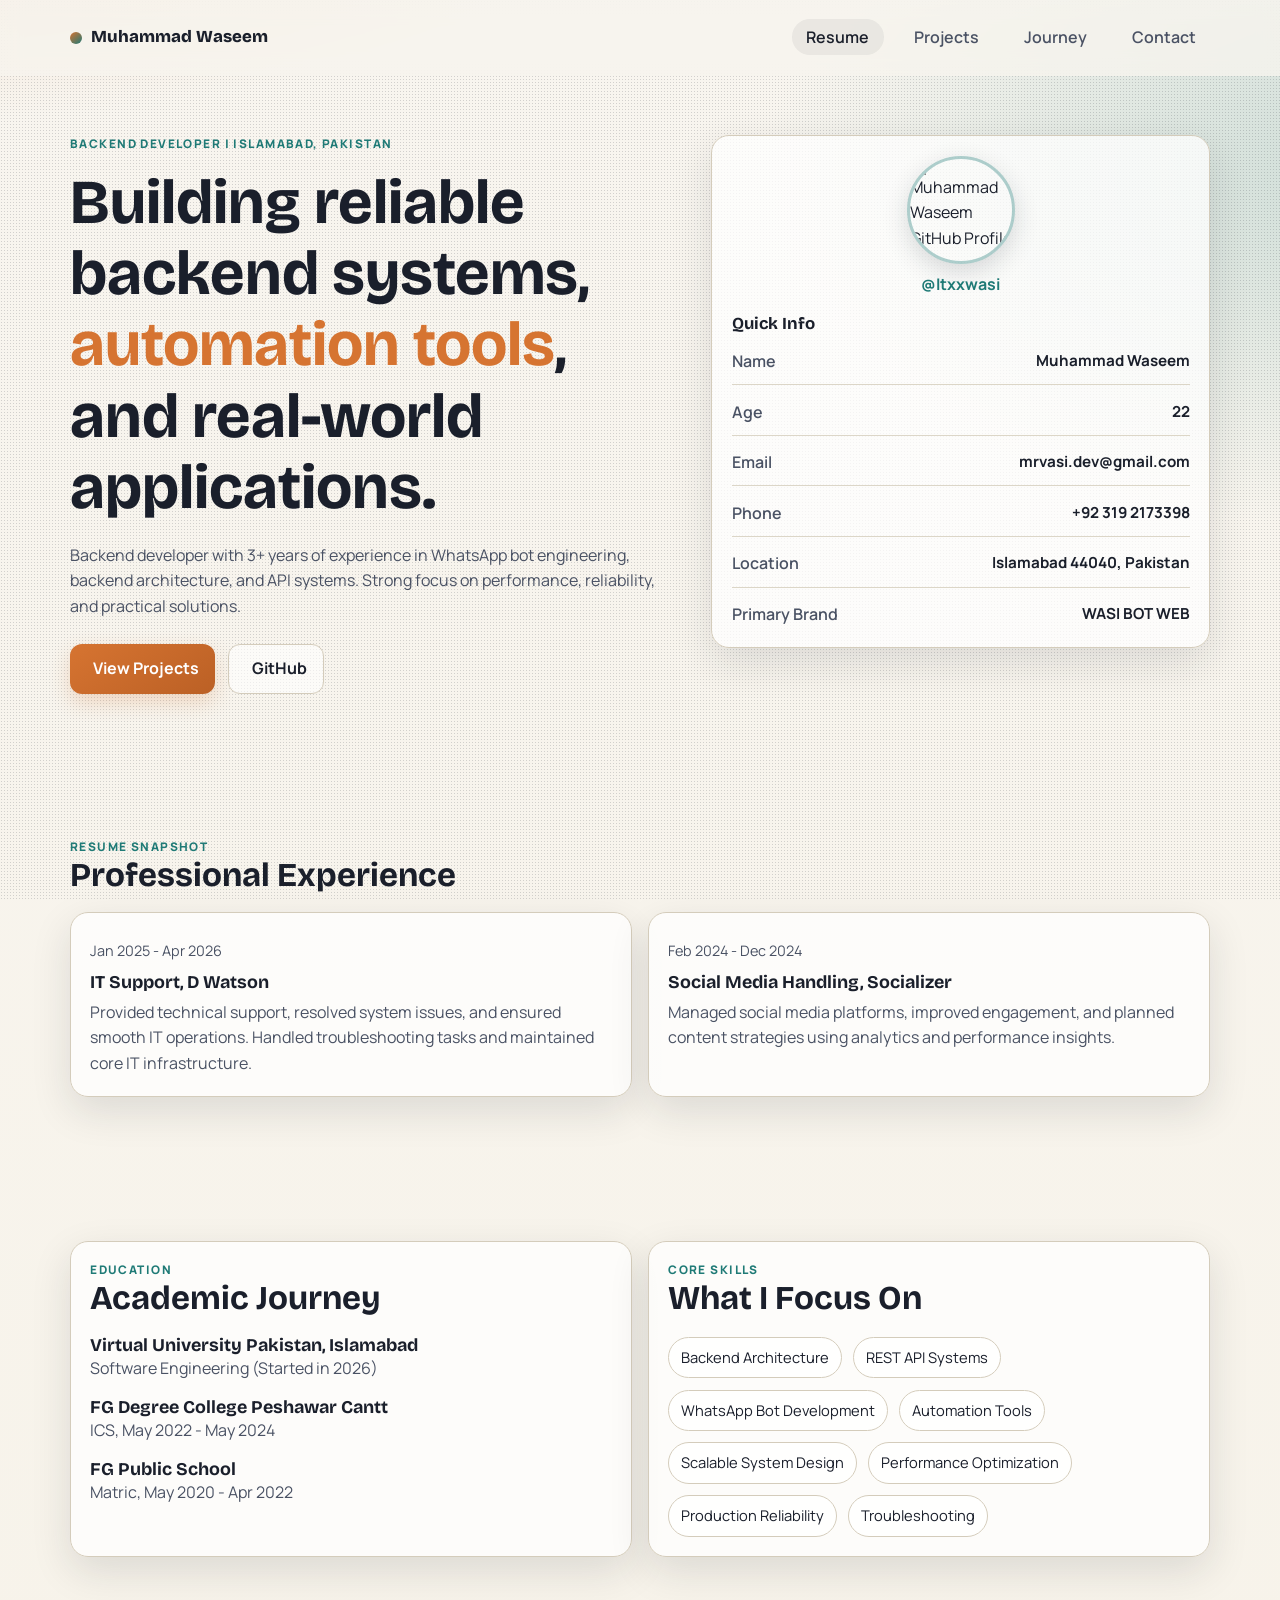
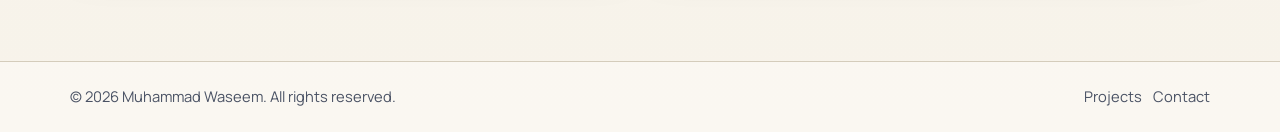
==== commit a1b0c86c: "fix my portfolio" ====
--- a/index.html
+++ b/index.html
@@ -4,481 +4,160 @@
 <head>
   <meta charset="UTF-8" />
   <meta name="viewport" content="width=device-width, initial-scale=1.0" />
-  <title>WASI-MD-V7 | Advanced WhatsApp Bot</title>
+  <title>Muhammad Waseem | Resume</title>
   <meta name="description"
-    content="WASI-MD-V7 — The most powerful open-source WhatsApp bot built with Baileys & Node.js. Deploy in seconds on Heroku, Railway, Koyeb, Render and more." />
-  <meta property="og:title" content="WASI-MD-V7 | Advanced WhatsApp Bot" />
+    content="Portfolio of Muhammad Waseem, backend developer from Islamabad with experience in scalable systems, WhatsApp bot development, and backend APIs." />
+  <meta property="og:title" content="Muhammad Waseem | Backend Developer" />
   <meta property="og:description"
-    content="Deploy the most powerful WhatsApp bot now — free, open-source, and feature-packed." />
+    content="Resume and portfolio of Muhammad Waseem - backend developer with 3+ years of practical experience." />
   <meta property="og:image" content="https://github.com/Itxxwasi.png" />
   <link rel="icon" href="https://github.com/Itxxwasi.png" type="image/png" />
-  <!-- Google Fonts -->
   <link rel="preconnect" href="https://fonts.googleapis.com" />
+  <link rel="preconnect" href="https://fonts.gstatic.com" crossorigin />
   <link
-    href="https://fonts.googleapis.com/css2?family=Inter:wght@300;400;500;600;700;800;900&family=Space+Grotesk:wght@400;600;700&display=swap"
+    href="https://fonts.googleapis.com/css2?family=Bricolage+Grotesque:wght@400;500;700;800&family=Manrope:wght@400;500;600;700&display=swap"
     rel="stylesheet" />
-  <!-- Icons -->
   <link href="https://cdn.jsdelivr.net/npm/remixicon@4.2.0/fonts/remixicon.css" rel="stylesheet" />
   <link rel="stylesheet" href="style.css" />
 </head>
 
 <body>
-
-  <!-- ═══════════════════════ NAVBAR ═══════════════════════ -->
-  <header id="header">
-    <nav class="nav container">
-      <a href="#home" class="nav__logo">
-        <img src="https://github.com/Itxxwasi.png" alt="WASI" />
-        WA<span>SI</span>-MD
+  <div class="site-noise" aria-hidden="true"></div>
+  <header id="header" class="header">
+    <nav class="container nav">
+      <a class="brand" href="index.html">
+        <span class="brand__dot"></span>
+        Muhammad Waseem
       </a>
-      <ul class="nav__list" id="nav-list">
-        <li><a href="#home" class="nav__link">Home</a></li>
-        <li><a href="#features" class="nav__link">Features</a></li>
-        <li><a href="#deploy" class="nav__link">Deploy</a></li>
-        <li><a href="#about" class="nav__link">About</a></li>
-        <li><a href="#contact" class="nav__link">Contact</a></li>
-      </ul>
-      <div class="nav__actions">
-        <a href="https://whatsapp.com/channel/120363352258980163" target="_blank" class="btn btn--outline">
-          <i class="ri-megaphone-line"></i> Channel
-        </a>
-        <a href="https://github.com/Itxxwasi/WASI-MD-V7" target="_blank" class="btn btn--primary">
-          <i class="ri-github-fill"></i> GitHub
-        </a>
-      </div>
-      <button class="nav__toggle" id="nav-toggle" aria-label="Menu">
+      <button class="nav__toggle" id="nav-toggle" aria-label="Toggle menu">
         <i class="ri-menu-3-line"></i>
       </button>
+      <ul class="nav__list" id="nav-list">
+        <li><a class="nav__link active" href="index.html">Resume</a></li>
+        <li><a class="nav__link" href="projects.html">Projects</a></li>
+        <li><a class="nav__link" href="journey.html">Journey</a></li>
+        <li><a class="nav__link" href="contact.html">Contact</a></li>
+      </ul>
     </nav>
   </header>
 
-  <!-- ═══════════════════════ HERO ═══════════════════════ -->
-  <section class="hero" id="home">
-    <div class="hero__bg">
-      <div class="hero__orb hero__orb--1"></div>
-      <div class="hero__orb hero__orb--2"></div>
-      <div class="hero__orb hero__orb--3"></div>
-      <div class="hero__grid"></div>
-    </div>
-    <div class="container hero__content">
-      <div class="hero__badge">
-        <i class="ri-checkbox-circle-fill"></i>
-        Version 7.0 — Now Live
-      </div>
-      <h1 class="hero__title">
-        The Most Powerful<br />
-        <span class="gradient-text">WhatsApp Bot</span><br />
-        Ever Built
-      </h1>
-      <p class="hero__desc">
-        WASI-MD-V7 is a next-generation multi-device WhatsApp bot powered by Baileys &amp; Node.js.
-        Feature-rich, open-source, and deployable in seconds on any cloud platform.
-      </p>
-      <div class="hero__actions">
-        <a href="#deploy" class="btn btn--primary btn--lg">
-          <i class="ri-rocket-line"></i> Deploy Now
-        </a>
-        <a href="https://github.com/Itxxwasi/WASI-MD-V7" target="_blank" class="btn btn--glass btn--lg">
-          <i class="ri-github-fill"></i> View Source
-        </a>
-        <a href="https://chat.whatsapp.com/C35U06os2PQ9AZpv6pnDpU" target="_blank" class="btn btn--glass btn--lg">
-          <i class="ri-whatsapp-fill"></i> Join Group
-        </a>
-      </div>
-      <div class="hero__stats">
-        <div class="stat">
-          <span class="stat__num">120+</span>
-          <span class="stat__label">Commands</span>
-        </div>
-        <div class="stat__divider"></div>
-        <div class="stat">
-          <span class="stat__num">5</span>
-          <span class="stat__label">Deploy Platforms</span>
-        </div>
-        <div class="stat__divider"></div>
-        <div class="stat">
-          <span class="stat__num">v7.0</span>
-          <span class="stat__label">Latest Version</span>
-        </div>
-        <div class="stat__divider"></div>
-        <div class="stat">
-          <span class="stat__num">Free</span>
-          <span class="stat__label">Open Source</span>
+  <main>
+    <section class="hero section container">
+      <div class="hero__left reveal">
+        <p class="eyebrow">Backend Developer | Islamabad, Pakistan</p>
+        <h1>
+          Building reliable backend systems,
+          <span class="ink">automation tools</span>,
+          and real-world applications.
+        </h1>
+        <p class="hero__summary">
+          Backend developer with 3+ years of experience in WhatsApp bot engineering, backend architecture,
+          and API systems. Strong focus on performance, reliability, and practical solutions.
+        </p>
+        <div class="hero__cta">
+          <a class="btn btn--solid" href="projects.html"><i class="ri-code-box-line"></i> View Projects</a>
+          <a class="btn btn--ghost" href="https://github.com/Itxxwasi" target="_blank" rel="noopener"><i
+              class="ri-github-fill"></i> GitHub</a>
         </div>
       </div>
-    </div>
-    <div class="hero__scroll">
-      <a href="#features"><i class="ri-arrow-down-line"></i></a>
-    </div>
-  </section>
+      <div class="hero__right reveal reveal--delay-1">
+        <article class="card profile-card">
+          <div class="profile-card__avatar">
+            <img src="https://github.com/Itxxwasi.png" alt="Muhammad Waseem GitHub Profile" />
+            <a href="https://github.com/Itxxwasi" target="_blank" rel="noopener">@Itxxwasi</a>
+          </div>
+          <h2>Quick Info</h2>
+          <ul>
+            <li><span>Name</span><strong>Muhammad Waseem</strong></li>
+            <li><span>Age</span><strong>22</strong></li>
+            <li><span>Email</span><strong><a href="mailto:mrvasi.dev@gmail.com">mrvasi.dev@gmail.com</a></strong></li>
+            <li><span>Phone</span><strong><a href="tel:+923192173398">+92 319 2173398</a></strong></li>
+            <li><span>Location</span><strong>Islamabad 44040, Pakistan</strong></li>
+            <li><span>Primary Brand</span><strong>WASI BOT WEB</strong></li>
+          </ul>
+        </article>
+      </div>
+    </section>
 
-  <!-- ═══════════════════════ FEATURES ═══════════════════════ -->
-  <section class="features section" id="features">
-    <div class="container">
-      <div class="section__header">
-        <span class="section__tag">What's Inside</span>
-        <h2 class="section__title">Packed With <span class="gradient-text">Features</span></h2>
-        <p class="section__desc">Everything you need for a powerful WhatsApp bot, all in one package.</p>
+    <section class="section container">
+      <div class="section__title-wrap reveal">
+        <p class="eyebrow">Resume Snapshot</p>
+        <h2>Professional Experience</h2>
       </div>
-      <div class="features__grid">
-        <div class="feature-card">
-          <div class="feature-card__icon"><i class="ri-ai-generate"></i></div>
-          <h3>AI Integration</h3>
-          <p>Powered by Google Gemini AI — ask anything, generate images, translate and more.</p>
-        </div>
-        <div class="feature-card">
-          <div class="feature-card__icon"><i class="ri-video-download-line"></i></div>
-          <h3>Media Downloader</h3>
-          <p>Download from YouTube, TikTok, Instagram, Facebook, Pinterest and dozens more.</p>
-        </div>
-        <div class="feature-card">
-          <div class="feature-card__icon"><i class="ri-group-line"></i></div>
-          <h3>Group Management</h3>
-          <p>Anti-link, anti-delete, welcome/goodbye, tag all, promote, demote and more.</p>
-        </div>
-        <div class="feature-card">
-          <div class="feature-card__icon"><i class="ri-shield-check-line"></i></div>
-          <h3>Guardian System</h3>
-          <p>Anti-delete, anti-edit, anti-call, anti-bot and full message protection built-in.</p>
-        </div>
-        <div class="feature-card">
-          <div class="feature-card__icon"><i class="ri-forward-end-line"></i></div>
-          <h3>Auto-Forward</h3>
-          <p>Smart auto-forward with custom captions, media filtering and queue management.</p>
-        </div>
-        <div class="feature-card">
-          <div class="feature-card__icon"><i class="ri-database-2-line"></i></div>
-          <h3>MongoDB Powered</h3>
-          <p>All settings persisted to MongoDB. Hot-reload configs without restarting the bot.</p>
-        </div>
-        <div class="feature-card">
-          <div class="feature-card__icon"><i class="ri-button-pending-line"></i></div>
-          <h3>Interactive Buttons</h3>
-          <p>Native WhatsApp interactive buttons — quick replies, CTAs, selects via gifted-btns.</p>
-        </div>
-        <div class="feature-card">
-          <div class="feature-card__icon"><i class="ri-device-line"></i></div>
-          <h3>Multi-Session</h3>
-          <p>Run multiple bot sessions simultaneously from a single deployment instance.</p>
-        </div>
-        <div class="feature-card">
-          <div class="feature-card__icon"><i class="ri-settings-3-line"></i></div>
-          <h3>Web Dashboard</h3>
-          <p>Built-in Express web dashboard to manage settings, sessions and view status.</p>
-        </div>
+      <div class="timeline reveal reveal--delay-1">
+        <article class="timeline__item card">
+          <p class="timeline__meta">Jan 2025 - Apr 2026</p>
+          <h3>IT Support, D Watson</h3>
+          <p>
+            Provided technical support, resolved system issues, and ensured smooth IT operations. Handled
+            troubleshooting tasks and maintained core IT infrastructure.
+          </p>
+        </article>
+        <article class="timeline__item card">
+          <p class="timeline__meta">Feb 2024 - Dec 2024</p>
+          <h3>Social Media Handling, Socializer</h3>
+          <p>
+            Managed social media platforms, improved engagement, and planned content strategies using analytics and
+            performance insights.
+          </p>
+        </article>
+      </div>
+    </section>
+
+    <section class="section container">
+      <div class="grid grid--2">
+        <article class="card reveal">
+          <div class="section__title-wrap">
+            <p class="eyebrow">Education</p>
+            <h2>Academic Journey</h2>
+          </div>
+          <ul class="list">
+            <li>
+              <h3>Virtual University Pakistan, Islamabad</h3>
+              <p>Software Engineering (Started in 2026)</p>
+            </li>
+            <li>
+              <h3>FG Degree College Peshawar Cantt</h3>
+              <p>ICS, May 2022 - May 2024</p>
+            </li>
+            <li>
+              <h3>FG Public School</h3>
+              <p>Matric, May 2020 - Apr 2022</p>
+            </li>
+          </ul>
+        </article>
+
+        <article class="card reveal reveal--delay-1">
+          <div class="section__title-wrap">
+            <p class="eyebrow">Core Skills</p>
+            <h2>What I Focus On</h2>
+          </div>
+          <div class="skill-chips">
+            <span>Backend Architecture</span>
+            <span>REST API Systems</span>
+            <span>WhatsApp Bot Development</span>
+            <span>Automation Tools</span>
+            <span>Scalable System Design</span>
+            <span>Performance Optimization</span>
+            <span>Production Reliability</span>
+            <span>Troubleshooting</span>
+          </div>
+        </article>
+      </div>
+    </section>
+  </main>
+
+  <footer class="footer">
+    <div class="container footer__inner">
+      <p>© 2026 Muhammad Waseem. All rights reserved.</p>
+      <div>
+        <a href="projects.html">Projects</a>
+        <a href="contact.html">Contact</a>
       </div>
     </div>
-  </section>
-
-  <!-- ═══════════════════════ QUICK LINKS ═══════════════════════ -->
-  <section class="links section">
-    <div class="container">
-      <div class="section__header">
-        <span class="section__tag">Quick Access</span>
-        <h2 class="section__title">Get <span class="gradient-text">Connected</span></h2>
-      </div>
-      <div class="links__grid">
-        <a href="https://chat.whatsapp.com/C35U06os2PQ9AZpv6pnDpU" target="_blank" class="link-card link-card--green">
-          <i class="ri-whatsapp-fill"></i>
-          <div>
-            <h4>Join WhatsApp Group</h4>
-            <p>Community support &amp; updates</p>
-          </div>
-          <i class="ri-arrow-right-line link-card__arrow"></i>
-        </a>
-        <a href="https://whatsapp.com/channel/120363352258980163" target="_blank" class="link-card link-card--blue">
-          <i class="ri-megaphone-fill"></i>
-          <div>
-            <h4>View Official Channel</h4>
-            <p>Follow for announcements</p>
-          </div>
-          <i class="ri-arrow-right-line link-card__arrow"></i>
-        </a>
-        <a href="https://github.com/Itxxwasi/WASI-MD-V7" target="_blank" class="link-card link-card--purple">
-          <i class="ri-github-fill"></i>
-          <div>
-            <h4>Official Repository</h4>
-            <p>itxxwasi/wasi-md-v7</p>
-          </div>
-          <i class="ri-arrow-right-line link-card__arrow"></i>
-        </a>
-        <a href="https://wasi-bot-web.vercel.app/" target="_blank" class="link-card link-card--cyan">
-          <i class="ri-global-line"></i>
-          <div>
-            <h4>Bot Dashboard</h4>
-            <p>wasi-bot-web.vercel.app</p>
-          </div>
-          <i class="ri-arrow-right-line link-card__arrow"></i>
-        </a>
-      </div>
-    </div>
-  </section>
-
-  <!-- ═══════════════════════ PAIRING ═══════════════════════ -->
-  <section class="pair section">
-    <div class="container">
-      <div class="section__header">
-        <span class="section__tag">Get Session ID</span>
-        <h2 class="section__title">Connect Your <span class="gradient-text">Account</span></h2>
-        <p class="section__desc">Use the bot's web dashboard to pair your WhatsApp number and get a session ID.</p>
-      </div>
-      <div class="pair__cards">
-        <a href="https://wasi-bot-web.vercel.app/" target="_blank" class="pair-card">
-          <div class="pair-card__icon"><i class="ri-qr-code-line"></i></div>
-          <h3>QR Code Scan</h3>
-          <p>Open the dashboard and scan the QR code with your WhatsApp linked devices.</p>
-          <span class="pair-card__btn">Open Dashboard <i class="ri-external-link-line"></i></span>
-        </a>
-        <div class="pair-card pair-card--highlight">
-          <div class="pair-card__icon"><i class="ri-smartphone-line"></i></div>
-          <h3>Pair Code</h3>
-          <p>Enter your phone number in the dashboard to receive an 8-digit pairing code instantly.</p>
-          <a href="https://wasi-bot-web.vercel.app/" target="_blank" class="pair-card__btn">Get Pair Code <i
-              class="ri-external-link-line"></i></a>
-        </div>
-      </div>
-    </div>
-  </section>
-
-  <!-- ═══════════════════════ DEPLOY ═══════════════════════ -->
-  <section class="deploy section" id="deploy">
-    <div class="container">
-      <div class="section__header">
-        <span class="section__tag">One-Click Deploy</span>
-        <h2 class="section__title">Choose Your <span class="gradient-text">Platform</span></h2>
-        <p class="section__desc">Fork the repo first, then deploy on any platform below. All free tiers supported.</p>
-      </div>
-      <div class="deploy__note">
-        <i class="ri-information-line"></i>
-        <span>Ensure you have <strong>forked</strong> <a href="https://github.com/Itxxwasi/WASI-MD-V7"
-            target="_blank">itxxwasi/wasi-md-v7</a> before deploying. Do not change the repo name.</span>
-      </div>
-      <div class="deploy__grid">
-
-        <!-- Heroku -->
-        <div class="deploy-card">
-          <div class="deploy-card__logo deploy-card__logo--heroku">
-            <i class="ri-server-line"></i>
-          </div>
-          <div class="deploy-card__badge">Most Popular</div>
-          <h3>Heroku</h3>
-          <p>The easiest one-click deployment. Free dynos available. Best for beginners.</p>
-          <ul class="deploy-card__features">
-            <li><i class="ri-check-line"></i> One-click deploy</li>
-            <li><i class="ri-check-line"></i> Free tier available</li>
-            <li><i class="ri-check-line"></i> Auto-scaling</li>
-          </ul>
-          <a href="https://dashboard.heroku.com/new?template=https%3A%2F%2Fgithub.com%2FItxxwasi%2FWASI-MD-V7"
-            target="_blank" class="deploy-card__btn">
-            Deploy to Heroku <i class="ri-arrow-right-up-line"></i>
-          </a>
-        </div>
-
-        <!-- Railway -->
-        <div class="deploy-card">
-          <div class="deploy-card__logo deploy-card__logo--railway">
-            <i class="ri-train-line"></i>
-          </div>
-          <h3>Railway</h3>
-          <p>Blazing fast deployments with generous free tier. Perfect for always-on bots.</p>
-          <ul class="deploy-card__features">
-            <li><i class="ri-check-line"></i> $5 free credits/month</li>
-            <li><i class="ri-check-line"></i> Auto deploy on push</li>
-            <li><i class="ri-check-line"></i> GitHub integration</li>
-          </ul>
-          <a href="https://railway.app/template/tM2McB?referralCode=v7Xehd" target="_blank" class="deploy-card__btn">
-            Deploy to Railway <i class="ri-arrow-right-up-line"></i>
-          </a>
-        </div>
-
-        <!-- Koyeb -->
-        <div class="deploy-card">
-          <div class="deploy-card__logo deploy-card__logo--koyeb">
-            <i class="ri-cloud-line"></i>
-          </div>
-          <h3>Koyeb</h3>
-          <p>Serverless platform with a permanent free tier. Great uptime and performance.</p>
-          <ul class="deploy-card__features">
-            <li><i class="ri-check-line"></i> Permanent free tier</li>
-            <li><i class="ri-check-line"></i> Global edge network</li>
-            <li><i class="ri-check-line"></i> Auto HTTPS</li>
-          </ul>
-          <a href="https://app.koyeb.com/apps/deploy?type=git&repository=github.com/Itxxwasi/WASI-MD-V7&branch=main&name=wasi-md-v7"
-            target="_blank" class="deploy-card__btn">
-            Deploy to Koyeb <i class="ri-arrow-right-up-line"></i>
-          </a>
-        </div>
-
-        <!-- Render -->
-        <div class="deploy-card">
-          <div class="deploy-card__logo deploy-card__logo--render">
-            <i class="ri-layout-masonry-line"></i>
-          </div>
-          <h3>Render</h3>
-          <p>Modern cloud with free web services. Supports persistent disk and background workers.</p>
-          <ul class="deploy-card__features">
-            <li><i class="ri-check-line"></i> Free web service</li>
-            <li><i class="ri-check-line"></i> Persistent storage</li>
-            <li><i class="ri-check-line"></i> Zero DevOps</li>
-          </ul>
-          <a href="https://render.com/deploy?repo=https://github.com/Itxxwasi/WASI-MD-V7" target="_blank"
-            class="deploy-card__btn">
-            Deploy to Render <i class="ri-arrow-right-up-line"></i>
-          </a>
-        </div>
-
-        <!-- VPS / Manual -->
-        <div class="deploy-card">
-          <div class="deploy-card__logo deploy-card__logo--vps">
-            <i class="ri-terminal-box-line"></i>
-          </div>
-          <h3>VPS / Manual</h3>
-          <p>Run on any Linux VPS with Node.js 20+. Full control over your environment.</p>
-          <ul class="deploy-card__features">
-            <li><i class="ri-check-line"></i> Full root access</li>
-            <li><i class="ri-check-line"></i> PM2 process manager</li>
-            <li><i class="ri-check-line"></i> Docker support</li>
-          </ul>
-          <a href="https://github.com/Itxxwasi/WASI-MD-V7#readme" target="_blank" class="deploy-card__btn">
-            View Instructions <i class="ri-arrow-right-up-line"></i>
-          </a>
-        </div>
-
-      </div>
-    </div>
-  </section>
-
-  <!-- ═══════════════════════ ABOUT ═══════════════════════ -->
-  <section class="about section" id="about">
-    <div class="container about__inner">
-      <div class="about__img-wrap">
-        <div class="about__img-ring"></div>
-        <img src="https://github.com/Itxxwasi.png" alt="Waseem / Itxxwasi" class="about__img" />
-        <div class="about__img-badge">
-          <i class="ri-code-s-slash-line"></i> Dev
-        </div>
-      </div>
-      <div class="about__content">
-        <span class="section__tag">Meet the Dev</span>
-        <h2 class="section__title">Hi, I'm <span class="gradient-text">Mr Wasi</span></h2>
-        <p class="about__bio">
-          Self-taught full-stack developer from Islamabad, Pakistan. I've been building WhatsApp bots
-          since 2023 — WASI-MD-V7 is the most advanced version yet, built with 3 years of lessons learned.
-        </p>
-        <div class="about__info">
-          <div class="about__info-item">
-            <i class="ri-map-pin-line"></i>
-            <span>Islamabad, Pakistan</span>
-          </div>
-          <div class="about__info-item">
-            <i class="ri-mail-line"></i>
-            <span>wasixml@gmail.com</span>
-          </div>
-          <div class="about__info-item">
-            <i class="ri-whatsapp-line"></i>
-            <a href="https://wa.me/263788049675" target="_blank">+263788049675</a>
-          </div>
-          <div class="about__info-item">
-            <i class="ri-time-line"></i>
-            <span>3+ Years Experience</span>
-          </div>
-        </div>
-        <div class="about__socials">
-          <a href="https://github.com/Itxxwasi" target="_blank" class="social-btn">
-            <i class="ri-github-fill"></i>
-          </a>
-          <a href="https://www.facebook.com/chwaseem11bc" target="_blank" class="social-btn">
-            <i class="ri-facebook-fill"></i>
-          </a>
-          <a href="https://www.instagram.com/itx_mee_wasi" target="_blank" class="social-btn">
-            <i class="ri-instagram-fill"></i>
-          </a>
-          <a href="https://www.youtube.com/@wasitech1" target="_blank" class="social-btn">
-            <i class="ri-youtube-fill"></i>
-          </a>
-          <a href="https://wa.me/263788049675" target="_blank" class="social-btn">
-            <i class="ri-whatsapp-fill"></i>
-          </a>
-        </div>
-      </div>
-    </div>
-  </section>
-
-  <!-- ═══════════════════════ CONTACT ═══════════════════════ -->
-  <section class="contact section" id="contact">
-    <div class="container">
-      <div class="section__header">
-        <span class="section__tag">Get In Touch</span>
-        <h2 class="section__title">Contact <span class="gradient-text">Me</span></h2>
-        <p class="section__desc">Have a bug report, feature request or just want to say hi?</p>
-      </div>
-      <div class="contact__wrapper">
-        <div class="contact__info">
-          <a href="https://chat.whatsapp.com/C35U06os2PQ9AZpv6pnDpU" target="_blank" class="contact__channel">
-            <i class="ri-whatsapp-fill"></i>
-            <div>
-              <strong>WhatsApp Group</strong>
-              <span>Fastest response · Community support</span>
-            </div>
-            <i class="ri-arrow-right-line"></i>
-          </a>
-          <a href="https://github.com/Itxxwasi/WASI-MD-V7/issues" target="_blank" class="contact__channel">
-            <i class="ri-github-fill"></i>
-            <div>
-              <strong>GitHub Issues</strong>
-              <span>Bug reports &amp; feature requests</span>
-            </div>
-            <i class="ri-arrow-right-line"></i>
-          </a>
-          <a href="mailto:wasixml@gmail.com" class="contact__channel">
-            <i class="ri-mail-fill"></i>
-            <div>
-              <strong>Email</strong>
-              <span>wasixml@gmail.com</span>
-            </div>
-            <i class="ri-arrow-right-line"></i>
-          </a>
-        </div>
-        <form class="contact__form" id="contact-form">
-          <div class="form__group">
-            <input type="text" id="name" placeholder="Your Name" required />
-            <label for="name">Your Name</label>
-          </div>
-          <div class="form__group">
-            <input type="email" id="email" placeholder="Email Address" required />
-            <label for="email">Email Address</label>
-          </div>
-          <div class="form__group">
-            <textarea id="message" rows="5" placeholder="Your Message" required></textarea>
-            <label for="message">Your Message</label>
-          </div>
-          <button type="submit" class="btn btn--primary btn--full">
-            <i class="ri-send-plane-fill"></i> Send Message
-          </button>
-        </form>
-      </div>
-    </div>
-  </section>
-
-  <!-- ═══════════════════════ FOOTER ═══════════════════════ -->
-  <footer class="footer">
-    <div class="container footer__inner">
-      <a href="#home" class="footer__logo">WA<span>SI</span>-MD-V7</a>
-      <div class="footer__links">
-        <a href="https://github.com/Itxxwasi/WASI-MD-V7" target="_blank">GitHub</a>
-        <a href="https://chat.whatsapp.com/C35U06os2PQ9AZpv6pnDpU" target="_blank">Group</a>
-        <a href="https://whatsapp.com/channel/120363352258980163" target="_blank">Channel</a>
-        <a href="https://wasi-bot-web.vercel.app/" target="_blank">Dashboard</a>
-      </div>
-      <p class="footer__copy">© 2026 WASI TECH · All Rights Reserved · Made with ❤️ in Pakistan</p>
-    </div>
   </footer>
-
-  <a href="#home" class="scroll-top" id="scroll-top">
-    <i class="ri-arrow-up-line"></i>
-  </a>
 
   <script src="script.js"></script>
 </body>
 
-</html>+</html>
--- a/style.css
+++ b/style.css
@@ -1,39 +1,18 @@
-/* ═══════════════════════ CSS VARIABLES ═══════════════════════ */
 :root {
-  /* Colors */
-  --bg-primary: #0a0a0a;
-  --bg-secondary: #121212;
-  --bg-glass: rgba(18, 18, 18, 0.7);
-  --bg-glass-hover: rgba(30, 30, 30, 0.8);
-  
-  --text-main: #ffffff;
-  --text-muted: #a1a1aa;
-  
-  --accent-primary: #3b82f6; /* Blue */
-  --accent-secondary: #8b5cf6; /* Purple */
-  --accent-glow: rgba(59, 130, 246, 0.5);
-  
-  /* Deployment Specific Colors */
-  --color-heroku: #79589f;
-  --color-railway: #ffffff;
-  --color-koyeb: #121212;
-  --color-render: #46e3b7;
-  --color-vps: #fbbf24;
-  
-  --color-whatsapp: #25d366;
-  --color-github: #ffffff;
-
-  /* Typography */
-  --font-body: 'Inter', sans-serif;
-  --font-heading: 'Space Grotesk', sans-serif;
-  
-  /* Transistions */
-  --transition: all 0.3s cubic-bezier(0.4, 0, 0.2, 1);
-  --border-radius: 12px;
-  --border-radius-lg: 20px;
-}
-
-/* ═══════════════════════ RESET & BASE ═══════════════════════ */
+  --bg: #f8f5ef;
+  --bg-soft: #f1ecdf;
+  --ink: #1a1f2b;
+  --ink-soft: #4a5264;
+  --line: #d4ccbb;
+  --accent: #d67431;
+  --accent-2: #1f7a76;
+  --card: rgba(255, 255, 255, 0.75);
+  --radius: 18px;
+  --shadow: 0 14px 40px rgba(26, 31, 43, 0.12);
+  --font-head: 'Bricolage Grotesque', sans-serif;
+  --font-body: 'Manrope', sans-serif;
+}
+
 * {
   margin: 0;
   padding: 0;
@@ -42,1037 +21,482 @@
 
 html {
   scroll-behavior: smooth;
-  scroll-padding-top: 5rem;
 }
 
 body {
   font-family: var(--font-body);
-  background-color: var(--bg-primary);
-  color: var(--text-main);
+  color: var(--ink);
+  background:
+    radial-gradient(1200px 420px at -10% -10%, rgba(214, 116, 49, 0.22), transparent 70%),
+    radial-gradient(900px 500px at 110% 10%, rgba(31, 122, 118, 0.2), transparent 72%),
+    linear-gradient(180deg, var(--bg) 0%, #f7f3ea 100%);
+  min-height: 100vh;
   line-height: 1.6;
-  overflow-x: hidden;
-}
-
-ul { list-style: none; }
-a { text-decoration: none; color: inherit; }
-img { max-width: 100%; height: auto; display: block; }
-button, input, textarea { font-family: inherit; border: none; outline: none; }
+}
+
+a {
+  color: inherit;
+  text-decoration: none;
+}
+
+ul {
+  list-style: none;
+}
+
+.site-noise {
+  position: fixed;
+  inset: 0;
+  pointer-events: none;
+  opacity: 0.17;
+  background-image: radial-gradient(#1a1f2b 0.45px, transparent 0.45px);
+  background-size: 3px 3px;
+  z-index: -1;
+}
 
 .container {
-  max-width: 1200px;
+  width: min(1140px, 92vw);
   margin: 0 auto;
-  padding: 0 1.5rem;
 }
 
 .section {
-  padding: 6rem 0;
-}
-
-.gradient-text {
-  background: linear-gradient(135deg, var(--accent-primary), var(--accent-secondary));
-  -webkit-background-clip: text;
-  -webkit-text-fill-color: transparent;
-  display: inline-block;
-}
-
-.section__header {
-  text-align: center;
-  margin-bottom: 4rem;
-}
-
-.section__tag {
-  display: inline-block;
-  padding: 0.5rem 1rem;
-  background: rgba(59, 130, 246, 0.1);
-  color: var(--accent-primary);
-  border-radius: 100px;
-  font-size: 0.875rem;
-  font-weight: 600;
-  margin-bottom: 1rem;
-  letter-spacing: 0.5px;
-  border: 1px solid rgba(59, 130, 246, 0.2);
-}
-
-.section__title {
-  font-family: var(--font-heading);
-  font-size: 2.5rem;
-  font-weight: 700;
-  margin-bottom: 1rem;
-}
-
-.section__desc {
-  color: var(--text-muted);
-  max-width: 600px;
-  margin: 0 auto;
-  font-size: 1.1rem;
-}
-
-/* ═══════════════════════ BUTTONS ═══════════════════════ */
-.btn {
+  padding: 4.5rem 0;
+}
+
+.header {
+  position: sticky;
+  top: 0;
+  backdrop-filter: blur(10px);
+  background: rgba(248, 245, 239, 0.78);
+  border-bottom: 1px solid transparent;
+  z-index: 20;
+  transition: border-color 0.3s ease;
+}
+
+.header.scrolled {
+  border-color: var(--line);
+}
+
+.nav {
+  min-height: 4.7rem;
+  display: flex;
+  align-items: center;
+  justify-content: space-between;
+  gap: 1rem;
+}
+
+.brand {
+  font-family: var(--font-head);
+  font-weight: 800;
+  font-size: 1.05rem;
   display: inline-flex;
   align-items: center;
-  justify-content: center;
-  gap: 0.5rem;
-  padding: 0.75rem 1.5rem;
-  border-radius: var(--border-radius);
+  gap: 0.55rem;
+}
+
+.brand__dot {
+  width: 12px;
+  height: 12px;
+  border-radius: 100px;
+  background: linear-gradient(140deg, var(--accent), var(--accent-2));
+}
+
+.nav__list {
+  display: flex;
+  align-items: center;
+  gap: 1rem;
+}
+
+.nav__link {
+  color: var(--ink-soft);
+  padding: 0.45rem 0.9rem;
+  border-radius: 999px;
+  transition: all 0.25s ease;
   font-weight: 600;
-  transition: var(--transition);
-  cursor: pointer;
-  white-space: nowrap;
-}
-
-.btn--lg {
-  padding: 1rem 2rem;
-  font-size: 1.1rem;
-}
-
-.btn--primary {
-  background: linear-gradient(135deg, var(--accent-primary), var(--accent-secondary));
-  color: white;
-  box-shadow: 0 4px 15px var(--accent-glow);
-}
-
-.btn--primary:hover {
-  transform: translateY(-2px);
-  box-shadow: 0 6px 20px rgba(139, 92, 246, 0.6);
-}
-
-.btn--outline {
-  background: transparent;
-  border: 1px solid rgba(255, 255, 255, 0.2);
-  color: var(--text-main);
-}
-
-.btn--outline:hover {
-  background: rgba(255, 255, 255, 0.05);
-  border-color: rgba(255, 255, 255, 0.4);
-}
-
-.btn--glass {
-  background: rgba(255, 255, 255, 0.05);
-  backdrop-filter: blur(10px);
-  border: 1px solid rgba(255, 255, 255, 0.1);
-  color: var(--text-main);
-}
-
-.btn--glass:hover {
-  background: rgba(255, 255, 255, 0.1);
-  transform: translateY(-2px);
-  border-color: rgba(255, 255, 255, 0.2);
-}
-
-.btn--full {
-  width: 100%;
-}
-
-/* ═══════════════════════ NAVBAR ═══════════════════════ */
-#header {
-  position: fixed;
-  top: 0;
-  left: 0;
-  width: 100%;
-  z-index: 100;
-  transition: var(--transition);
-  padding: 1.5rem 0;
-}
-
-#header.scroll-header {
-  padding: 1rem 0;
-  background: var(--bg-glass);
-  backdrop-filter: blur(16px);
-  -webkit-backdrop-filter: blur(16px);
-  border-bottom: 1px solid rgba(255, 255, 255, 0.05);
-  box-shadow: 0 4px 30px rgba(0, 0, 0, 0.1);
-}
-
-.nav {
-  display: flex;
-  align-items: center;
-  justify-content: space-between;
-}
-
-.nav__logo {
-  display: flex;
-  align-items: center;
-  gap: 0.75rem;
-  font-family: var(--font-heading);
-  font-size: 1.25rem;
-  font-weight: 700;
-  letter-spacing: -0.5px;
-}
-
-.nav__logo img {
-  width: 32px;
-  height: 32px;
-  border-radius: 50%;
-  border: 2px solid var(--accent-primary);
-}
-
-.nav__logo span {
-  color: var(--accent-primary);
-}
-
-.nav__list {
-  display: flex;
-  gap: 2rem;
-}
-
-.nav__link {
-  color: var(--text-muted);
-  font-size: 0.95rem;
-  font-weight: 500;
-  transition: var(--transition);
-}
-
-.nav__link:hover, .nav__link.active-link {
-  color: var(--text-main);
-}
-
-.nav__actions {
-  display: flex;
-  gap: 1rem;
+}
+
+.nav__link:hover,
+.nav__link.active {
+  color: var(--ink);
+  background: rgba(26, 31, 43, 0.06);
 }
 
 .nav__toggle {
   display: none;
+  border: 0;
   background: transparent;
-  color: var(--text-main);
   font-size: 1.5rem;
-  cursor: pointer;
-}
-
-/* ═══════════════════════ HERO ═══════════════════════ */
+  color: var(--ink);
+}
+
+.eyebrow {
+  text-transform: uppercase;
+  letter-spacing: 0.12em;
+  font-size: 0.74rem;
+  font-weight: 800;
+  color: var(--accent-2);
+}
+
+h1,
+h2,
+h3 {
+  font-family: var(--font-head);
+  line-height: 1.14;
+}
+
+h1 {
+  font-size: clamp(2rem, 5.4vw, 3.9rem);
+  margin-top: 0.8rem;
+}
+
+h2 {
+  font-size: clamp(1.45rem, 2.6vw, 2.35rem);
+}
+
+h3 {
+  font-size: 1.12rem;
+}
+
+.ink {
+  color: var(--accent);
+}
+
 .hero {
-  position: relative;
-  min-height: 100vh;
-  display: flex;
+  display: grid;
+  grid-template-columns: 1.1fr 0.9fr;
+  align-items: start;
+  gap: 2rem;
+  padding-top: 3.7rem;
+}
+
+.hero__summary {
+  margin-top: 1.25rem;
+  color: var(--ink-soft);
+  max-width: 61ch;
+}
+
+.hero__cta {
+  display: flex;
+  flex-wrap: wrap;
+  gap: 0.8rem;
+  margin-top: 1.5rem;
+}
+
+.btn {
+  border-radius: 12px;
+  padding: 0.7rem 1rem;
+  font-weight: 700;
+  display: inline-flex;
   align-items: center;
-  justify-content: center;
-  text-align: center;
-  padding-top: 5rem;
-}
-
-.hero__bg {
-  position: absolute;
-  top: 0;
-  left: 0;
-  width: 100%;
-  height: 100%;
-  overflow: hidden;
-  z-index: -1;
-}
-
-.hero__grid {
-  position: absolute;
-  top: 0;
-  left: 0;
-  width: 100%;
-  height: 100%;
-  background-image: 
-    linear-gradient(rgba(255, 255, 255, 0.03) 1px, transparent 1px),
-    linear-gradient(90deg, rgba(255, 255, 255, 0.03) 1px, transparent 1px);
-  background-size: 40px 40px;
-  mask-image: radial-gradient(circle at center, black 40%, transparent 80%);
-  -webkit-mask-image: radial-gradient(circle at center, black 40%, transparent 80%);
-}
-
-.hero__orb {
-  position: absolute;
-  border-radius: 50%;
-  filter: blur(80px);
-  opacity: 0.4;
-}
-
-.hero__orb--1 {
-  top: -10%;
-  left: -10%;
-  width: 50vw;
-  height: 50vw;
-  background: var(--accent-primary);
-}
-
-.hero__orb--2 {
-  bottom: -10%;
-  right: -10%;
-  width: 40vw;
-  height: 40vw;
-  background: var(--accent-secondary);
-}
-
-.hero__orb--3 {
-  top: 40%;
-  left: 50%;
-  transform: translate(-50%, -50%);
-  width: 30vw;
-  height: 30vw;
-  background: rgba(37, 211, 102, 0.3); /* WhatsApp green hint */
-}
-
-.hero__content {
+  gap: 0.45rem;
+  transition: all 0.2s ease;
+}
+
+.btn--solid {
+  color: #fff;
+  background: linear-gradient(145deg, var(--accent), #bb6025);
+  box-shadow: 0 8px 20px rgba(214, 116, 49, 0.24);
+}
+
+.btn--solid:hover {
+  transform: translateY(-1px);
+}
+
+.btn--ghost {
+  border: 1px solid var(--line);
+  color: var(--ink);
+  background: rgba(255, 255, 255, 0.6);
+}
+
+.btn--ghost:hover {
+  border-color: var(--ink-soft);
+}
+
+.card {
+  border: 1px solid var(--line);
+  background: var(--card);
+  border-radius: var(--radius);
+  box-shadow: var(--shadow);
+  padding: 1.2rem;
+}
+
+.profile-card h2 {
+  font-size: 1.05rem;
+}
+
+.profile-card__avatar {
   display: flex;
   flex-direction: column;
   align-items: center;
-  z-index: 1;
-}
-
-.hero__badge {
-  display: inline-flex;
+  margin-bottom: 1rem;
+}
+
+.profile-card__avatar img {
+  width: 108px;
+  height: 108px;
+  border-radius: 999px;
+  object-fit: cover;
+  border: 3px solid rgba(31, 122, 118, 0.35);
+  box-shadow: 0 8px 24px rgba(26, 31, 43, 0.16);
+}
+
+.profile-card__avatar a {
+  margin-top: 0.55rem;
+  font-weight: 700;
+  color: var(--accent-2);
+}
+
+.profile-card ul {
+  margin-top: 1rem;
+  display: grid;
+  gap: 0.9rem;
+}
+
+.profile-card li {
+  display: flex;
+  justify-content: space-between;
+  gap: 1rem;
+  border-bottom: 1px solid rgba(212, 204, 187, 0.8);
+  padding-bottom: 0.6rem;
+}
+
+.profile-card li:last-child {
+  border-bottom: none;
+  padding-bottom: 0;
+}
+
+.profile-card span {
+  color: var(--ink-soft);
+  font-weight: 600;
+}
+
+.profile-card strong {
+  text-align: right;
+  font-size: 0.95rem;
+}
+
+.section__title-wrap {
+  margin-bottom: 1.1rem;
+}
+
+.timeline {
+  display: grid;
+  grid-template-columns: repeat(2, minmax(0, 1fr));
+  gap: 1rem;
+}
+
+.timeline__meta {
+  color: var(--ink-soft);
+  font-size: 0.9rem;
+  margin-bottom: 0.6rem;
+}
+
+.timeline__item p {
+  color: var(--ink-soft);
+  margin-top: 0.45rem;
+}
+
+.grid {
+  display: grid;
+  gap: 1rem;
+}
+
+.grid--2 {
+  grid-template-columns: repeat(2, minmax(0, 1fr));
+}
+
+.list {
+  display: grid;
+  gap: 1rem;
+  margin-top: 1.1rem;
+}
+
+.list p {
+  color: var(--ink-soft);
+}
+
+.skill-chips {
+  margin-top: 1.2rem;
+  display: flex;
+  flex-wrap: wrap;
+  gap: 0.7rem;
+}
+
+.skill-chips span {
+  font-size: 0.92rem;
+  padding: 0.5rem 0.75rem;
+  border-radius: 999px;
+  border: 1px solid var(--line);
+  background: rgba(255, 255, 255, 0.82);
+}
+
+.project-grid {
+  display: grid;
+  grid-template-columns: repeat(2, minmax(0, 1fr));
+  gap: 1rem;
+}
+
+.project-urls {
+  margin-bottom: 1rem;
+}
+
+.project-urls h2 {
+  font-size: 1.15rem;
+}
+
+.project-urls__list {
+  margin-top: 0.75rem;
+  display: grid;
+  gap: 0.45rem;
+}
+
+.project-urls__list a {
+  color: var(--accent-2);
+  word-break: break-all;
+  font-weight: 700;
+}
+
+.project-card p {
+  margin: 0.65rem 0 1rem;
+  color: var(--ink-soft);
+}
+
+.project-links {
+  display: flex;
+  gap: 0.7rem;
+  flex-wrap: wrap;
+}
+
+.pill {
+  border-radius: 999px;
+  border: 1px solid var(--line);
+  padding: 0.45rem 0.8rem;
+  font-size: 0.88rem;
+  font-weight: 700;
+  background: rgba(255, 255, 255, 0.72);
+}
+
+.pill:hover {
+  border-color: var(--ink-soft);
+}
+
+.contact-grid {
+  display: grid;
+  grid-template-columns: 0.95fr 1.05fr;
+  gap: 1rem;
+}
+
+.contact-list {
+  margin-top: 1rem;
+  display: grid;
+  gap: 0.8rem;
+}
+
+.contact-list li {
+  display: flex;
+  gap: 0.75rem;
+  align-items: flex-start;
+}
+
+.contact-list i {
+  color: var(--accent);
+  font-size: 1.15rem;
+}
+
+.footer {
+  margin-top: 2rem;
+  border-top: 1px solid var(--line);
+  background: rgba(255, 255, 255, 0.35);
+}
+
+.footer__inner {
+  min-height: 4.4rem;
+  display: flex;
+  justify-content: space-between;
   align-items: center;
-  gap: 0.5rem;
-  padding: 0.5rem 1rem;
-  background: rgba(255, 255, 255, 0.05);
-  border: 1px solid rgba(255, 255, 255, 0.1);
-  border-radius: 100px;
-  font-size: 0.875rem;
-  font-weight: 500;
-  color: var(--text-muted);
-  margin-bottom: 2rem;
-  backdrop-filter: blur(10px);
-}
-
-.hero__badge i {
-  color: var(--accent-primary);
-}
-
-.hero__title {
-  font-family: var(--font-heading);
-  font-size: clamp(3rem, 6vw, 5rem);
-  font-weight: 800;
-  line-height: 1.1;
-  letter-spacing: -1px;
-  margin-bottom: 1.5rem;
-}
-
-.hero__desc {
-  font-size: 1.25rem;
-  color: var(--text-muted);
-  max-width: 700px;
-  margin-bottom: 3rem;
-}
-
-.hero__actions {
-  display: flex;
-  gap: 1.5rem;
-  flex-wrap: wrap;
-  justify-content: center;
-  margin-bottom: 4rem;
-}
-
-.hero__stats {
-  display: flex;
-  align-items: center;
-  gap: 2rem;
-  padding: 1.5rem 3rem;
-  background: var(--bg-glass);
-  backdrop-filter: blur(16px);
-  border: 1px solid rgba(255, 255, 255, 0.05);
-  border-radius: var(--border-radius-lg);
-  flex-wrap: wrap;
-  justify-content: center;
-}
-
-.stat {
-  display: flex;
-  flex-direction: column;
-  align-items: center;
-}
-
-.stat__num {
-  font-family: var(--font-heading);
-  font-size: 2rem;
-  font-weight: 700;
-  color: var(--text-main);
-  line-height: 1;
-}
-
-.stat__label {
-  font-size: 0.875rem;
-  color: var(--text-muted);
-  margin-top: 0.25rem;
-}
-
-.stat__divider {
-  width: 1px;
-  height: 40px;
-  background: rgba(255, 255, 255, 0.1);
-}
-
-.hero__scroll {
-  position: absolute;
-  bottom: 2rem;
-  left: 50%;
-  transform: translateX(-50%);
-  animation: bounce 2s infinite;
-}
-
-.hero__scroll a {
-  display: flex;
-  align-items: center;
-  justify-content: center;
-  width: 40px;
-  height: 40px;
-  border-radius: 50%;
-  background: rgba(255, 255, 255, 0.05);
-  border: 1px solid rgba(255, 255, 255, 0.1);
-  color: var(--text-muted);
-  transition: var(--transition);
-}
-
-.hero__scroll a:hover {
-  background: rgba(255, 255, 255, 0.1);
-  color: var(--text-main);
-}
-
-@keyframes bounce {
-  0%, 20%, 50%, 80%, 100% { transform: translateY(0); }
-  40% { transform: translateY(-10px); }
-  60% { transform: translateY(-5px); }
-}
-
-/* ═══════════════════════ FEATURES ═══════════════════════ */
-.features__grid {
-  display: grid;
-  grid-template-columns: repeat(auto-fit, minmax(300px, 1fr));
-  gap: 1.5rem;
-}
-
-.feature-card {
-  background: var(--bg-secondary);
-  border: 1px solid rgba(255, 255, 255, 0.05);
-  border-radius: var(--border-radius-lg);
-  padding: 2.5rem 2rem;
-  transition: var(--transition);
-  position: relative;
-  overflow: hidden;
-}
-
-.feature-card::before {
-  content: '';
-  position: absolute;
-  top: 0;
-  left: 0;
-  width: 100%;
-  height: 4px;
-  background: linear-gradient(90deg, var(--accent-primary), var(--accent-secondary));
+  gap: 1rem;
+  font-size: 0.92rem;
+  color: var(--ink-soft);
+}
+
+.footer__inner div {
+  display: flex;
+  gap: 0.7rem;
+}
+
+.reveal {
   opacity: 0;
-  transition: var(--transition);
-}
-
-.feature-card:hover {
-  transform: translateY(-5px);
-  background: var(--bg-glass-hover);
-  border-color: rgba(255, 255, 255, 0.1);
-}
-
-.feature-card:hover::before {
-  opacity: 1;
-}
-
-.feature-card__icon {
-  width: 60px;
-  height: 60px;
-  background: rgba(59, 130, 246, 0.1);
-  border-radius: 16px;
-  display: flex;
-  align-items: center;
-  justify-content: center;
-  font-size: 1.75rem;
-  color: var(--accent-primary);
-  margin-bottom: 1.5rem;
-}
-
-.feature-card h3 {
-  font-family: var(--font-heading);
-  font-size: 1.25rem;
-  margin-bottom: 0.75rem;
-}
-
-.feature-card p {
-  color: var(--text-muted);
-  font-size: 0.95rem;
-}
-
-/* ═══════════════════════ QUICK LINKS ═══════════════════════ */
-.links__grid {
-  display: grid;
-  grid-template-columns: repeat(auto-fit, minmax(280px, 1fr));
-  gap: 1.5rem;
-}
-
-.link-card {
-  display: flex;
-  align-items: center;
-  gap: 1.5rem;
-  padding: 1.5rem;
-  background: var(--bg-secondary);
-  border: 1px solid rgba(255, 255, 255, 0.05);
-  border-radius: var(--border-radius);
-  transition: var(--transition);
-  position: relative;
-  overflow: hidden;
-}
-
-.link-card i:first-child {
-  font-size: 2.5rem;
-}
-
-.link-card h4 {
-  font-family: var(--font-heading);
-  font-size: 1.1rem;
-  margin-bottom: 0.25rem;
-}
-
-.link-card p {
-  font-size: 0.85rem;
-  color: var(--text-muted);
-}
-
-.link-card__arrow {
-  margin-left: auto;
-  font-size: 1.5rem;
-  color: var(--text-muted);
-  transition: var(--transition);
-}
-
-.link-card:hover {
-  transform: translateX(5px);
-  border-color: rgba(255, 255, 255, 0.2);
-}
-
-.link-card:hover .link-card__arrow {
-  color: var(--text-main);
-  transform: translateX(5px);
-}
-
-.link-card--green i:first-child { color: var(--color-whatsapp); }
-.link-card--blue i:first-child { color: var(--accent-primary); }
-.link-card--purple i:first-child { color: var(--accent-secondary); }
-.link-card--cyan i:first-child { color: var(--color-render); }
-
-/* ═══════════════════════ PAIRING ═══════════════════════ */
-.pair__cards {
-  display: grid;
-  grid-template-columns: repeat(auto-fit, minmax(350px, 1fr));
-  gap: 2rem;
-  max-width: 900px;
-  margin: 0 auto;
-}
-
-.pair-card {
-  background: var(--bg-secondary);
-  border: 1px solid rgba(255, 255, 255, 0.05);
-  border-radius: var(--border-radius-lg);
-  padding: 3rem 2.5rem;
-  text-align: center;
-  transition: var(--transition);
-  display: flex;
-  flex-direction: column;
-  align-items: center;
-}
-
-.pair-card--highlight {
-  background: linear-gradient(to bottom, rgba(59, 130, 246, 0.05), var(--bg-secondary));
-  border-color: rgba(59, 130, 246, 0.2);
-}
-
-.pair-card__icon {
-  width: 80px;
-  height: 80px;
-  background: rgba(255, 255, 255, 0.05);
-  border-radius: 50%;
-  display: flex;
-  align-items: center;
-  justify-content: center;
-  font-size: 2.5rem;
-  color: var(--text-main);
-  margin-bottom: 1.5rem;
-}
-
-.pair-card--highlight .pair-card__icon {
-  background: var(--accent-primary);
-  box-shadow: 0 0 30px rgba(59, 130, 246, 0.3);
-}
-
-.pair-card h3 {
-  font-family: var(--font-heading);
-  font-size: 1.5rem;
-  margin-bottom: 1rem;
-}
-
-.pair-card p {
-  color: var(--text-muted);
-  margin-bottom: 2rem;
-  flex-grow: 1;
-}
-
-.pair-card__btn {
-  display: inline-flex;
-  align-items: center;
-  gap: 0.5rem;
-  font-weight: 600;
-  color: var(--accent-primary);
-  transition: var(--transition);
-}
-
-.pair-card--highlight .pair-card__btn {
-  padding: 0.75rem 2rem;
-  background: var(--accent-primary);
-  color: white;
-  border-radius: 100px;
-}
-
-.pair-card__btn:hover {
-  gap: 0.75rem;
-}
-
-.pair-card--highlight .pair-card__btn:hover {
-  background: var(--accent-secondary);
-  box-shadow: 0 4px 15px rgba(139, 92, 246, 0.4);
-}
-
-/* ═══════════════════════ DEPLOY ═══════════════════════ */
-.deploy__note {
-  max-width: 800px;
-  margin: 0 auto 3rem;
-  padding: 1rem 1.5rem;
-  background: rgba(255, 191, 36, 0.1);
-  border: 1px solid rgba(255, 191, 36, 0.2);
-  border-radius: var(--border-radius);
-  display: flex;
-  align-items: flex-start;
-  gap: 1rem;
-  color: #fbbf24;
-}
-
-.deploy__note strong { color: white; }
-.deploy__note a { text-decoration: underline; color: white; }
-
-.deploy__grid {
-  display: grid;
-  grid-template-columns: repeat(auto-fit, minmax(320px, 1fr));
-  gap: 1.5rem;
-}
-
-.deploy-card {
-  background: var(--bg-secondary);
-  border: 1px solid rgba(255, 255, 255, 0.05);
-  border-radius: var(--border-radius-lg);
-  padding: 2.5rem;
-  position: relative;
-  transition: var(--transition);
-  display: flex;
-  flex-direction: column;
-}
-
-.deploy-card:hover {
-  transform: translateY(-5px);
-  border-color: rgba(255, 255, 255, 0.1);
-  box-shadow: 0 10px 30px rgba(0, 0, 0, 0.5);
-}
-
-.deploy-card__badge {
-  position: absolute;
-  top: 1.5rem;
-  right: 1.5rem;
-  padding: 0.25rem 0.75rem;
-  background: rgba(59, 130, 246, 0.1);
-  color: var(--accent-primary);
-  border-radius: 100px;
-  font-size: 0.75rem;
-  font-weight: 600;
-}
-
-.deploy-card__logo {
-  width: 60px;
-  height: 60px;
-  border-radius: 16px;
-  display: flex;
-  align-items: center;
-  justify-content: center;
-  font-size: 2rem;
-  margin-bottom: 1.5rem;
-  background: rgba(255, 255, 255, 0.05);
-}
-
-/* Colors specifically for deployment platform icons to resemble actual logos */
-.deploy-card__logo--heroku { color: #A67CFF; }
-.deploy-card__logo--railway { color: #FFF; background: #131415; border: 1px solid #333;}
-.deploy-card__logo--koyeb { color: #121212; background: #1ED760; }
-.deploy-card__logo--render { color: #46E3B7; }
-.deploy-card__logo--vps { color: #FBBF24; }
-
-
-.deploy-card h3 {
-  font-family: var(--font-heading);
-  font-size: 1.5rem;
-  margin-bottom: 0.75rem;
-}
-
-.deploy-card p {
-  color: var(--text-muted);
-  font-size: 0.95rem;
-  margin-bottom: 1.5rem;
-}
-
-.deploy-card__features {
-  margin-bottom: 2rem;
-  flex-grow: 1;
-}
-
-.deploy-card__features li {
-  display: flex;
-  align-items: center;
-  gap: 0.5rem;
-  margin-bottom: 0.5rem;
-  font-size: 0.9rem;
-  color: var(--text-muted);
-}
-
-.deploy-card__features i {
-  color: var(--accent-primary);
-}
-
-.deploy-card__btn {
-  display: flex;
-  align-items: center;
-  justify-content: space-between;
-  padding: 1rem 1.5rem;
-  background: rgba(255, 255, 255, 0.03);
-  border: 1px solid rgba(255, 255, 255, 0.1);
-  border-radius: var(--border-radius);
-  font-weight: 600;
-  color: var(--text-main);
-  transition: var(--transition);
-}
-
-.deploy-card__btn:hover {
-  background: rgba(255, 255, 255, 0.1);
-  border-color: rgba(255, 255, 255, 0.2);
-}
-
-.deploy-card__btn i {
-  transition: var(--transition);
-}
-
-.deploy-card__btn:hover i {
-  transform: translate(3px, -3px);
-  color: var(--accent-primary);
-}
-
-
-/* ═══════════════════════ ABOUT ═══════════════════════ */
-.about__inner {
-  display: grid;
-  grid-template-columns: 1fr 1fr;
-  gap: 4rem;
-  align-items: center;
-}
-
-.about__img-wrap {
-  position: relative;
-  max-width: 450px;
-  margin: 0 auto;
-}
-
-.about__img-ring {
-  position: absolute;
-  top: -20px;
-  left: -20px;
-  right: -20px;
-  bottom: -20px;
-  border: 2px dashed rgba(59, 130, 246, 0.3);
-  border-radius: 50%;
-  animation: spin 20s linear infinite;
-}
-
-@keyframes spin { 100% { transform: rotate(360deg); } }
-
-.about__img {
-  border-radius: 50%;
-  border: 8px solid var(--bg-secondary);
-  position: relative;
-  z-index: 2;
-  box-shadow: 0 0 40px rgba(59, 130, 246, 0.2);
-}
-
-.about__img-badge {
-  position: absolute;
-  bottom: 2rem;
-  right: 0;
-  background: var(--bg-glass);
-  backdrop-filter: blur(10px);
-  padding: 0.75rem 1.5rem;
-  border-radius: 100px;
-  border: 1px solid rgba(255, 255, 255, 0.1);
-  font-weight: 600;
-  display: flex;
-  align-items: center;
-  gap: 0.5rem;
-  z-index: 3;
-}
-
-.about__img-badge i { color: var(--accent-primary); }
-
-.about__content .section__title { margin-bottom: 1.5rem; text-align: left; }
-
-.about__bio {
-  color: var(--text-muted);
-  font-size: 1.1rem;
-  margin-bottom: 2rem;
-}
-
-.about__info {
-  display: grid;
-  grid-template-columns: 1fr 1fr;
-  gap: 1.5rem;
-  margin-bottom: 2.5rem;
-}
-
-.about__info-item {
-  display: flex;
-  align-items: center;
-  gap: 1rem;
-}
-
-.about__info-item i {
-  font-size: 1.5rem;
-  color: var(--accent-primary);
-  background: rgba(59, 130, 246, 0.1);
-  padding: 0.5rem;
-  border-radius: 10px;
-}
-
-.about__info-item span, .about__info-item a {
-  font-weight: 500;
-  font-size: 0.95rem;
-}
-
-.about__socials {
-  display: flex;
-  gap: 1rem;
-}
-
-.social-btn {
-  display: flex;
-  align-items: center;
-  justify-content: center;
-  width: 45px;
-  height: 45px;
-  background: var(--bg-secondary);
-  border: 1px solid rgba(255, 255, 255, 0.05);
-  border-radius: 50%;
-  font-size: 1.25rem;
-  color: var(--text-muted);
-  transition: var(--transition);
-}
-
-.social-btn:hover {
-  background: var(--accent-primary);
-  color: white;
-  border-color: var(--accent-primary);
-  transform: translateY(-3px);
-}
-
-/* ═══════════════════════ CONTACT ═══════════════════════ */
-.contact__wrapper {
-  display: grid;
-  grid-template-columns: 1fr 1fr;
-  gap: 4rem;
-  background: var(--bg-secondary);
-  border: 1px solid rgba(255, 255, 255, 0.05);
-  border-radius: var(--border-radius-lg);
-  padding: 3rem;
-}
-
-.contact__channel {
-  display: flex;
-  align-items: center;
-  gap: 1.5rem;
-  padding: 1.5rem;
-  background: var(--bg-primary);
-  border-radius: var(--border-radius);
-  margin-bottom: 1.5rem;
-  border: 1px solid rgba(255, 255, 255, 0.05);
-  transition: var(--transition);
-}
-
-.contact__channel:hover {
-  border-color: rgba(255, 255, 255, 0.2);
-  transform: translateX(5px);
-}
-
-.contact__channel i:first-child {
-  font-size: 2rem;
-  color: var(--accent-primary);
-}
-
-.contact__channel div {
-  flex-grow: 1;
-  display: flex;
-  flex-direction: column;
-}
-
-.contact__channel div strong {
-  font-size: 1.1rem;
-  margin-bottom: 0.25rem;
-}
-
-.contact__channel div span {
-  font-size: 0.85rem;
-  color: var(--text-muted);
-}
-
-.contact__form .form__group {
-  position: relative;
-  margin-bottom: 2rem;
-}
-
-.form__group input, .form__group textarea {
-  width: 100%;
-  padding: 1rem 1.5rem;
-  background: var(--bg-primary);
-  border: 1px solid rgba(255, 255, 255, 0.1);
-  border-radius: var(--border-radius);
-  color: var(--text-main);
-  transition: var(--transition);
-}
-
-.form__group input:focus, .form__group textarea:focus {
-  border-color: var(--accent-primary);
-  background: rgba(59, 130, 246, 0.05);
-}
-
-.form__group label {
-  position: absolute;
-  top: 1rem;
-  left: 1.5rem;
-  color: var(--text-muted);
-  transition: var(--transition);
-  pointer-events: none;
-}
-
-.form__group input:focus ~ label,
-.form__group input:valid ~ label,
-.form__group textarea:focus ~ label,
-.form__group textarea:valid ~ label {
-  top: -0.75rem;
-  left: 1rem;
-  font-size: 0.8rem;
-  background: var(--bg-secondary);
-  padding: 0 0.5rem;
-  color: var(--accent-primary);
-}
-
-/* ═══════════════════════ FOOTER ═══════════════════════ */
-.footer {
-  background: var(--bg-secondary);
-  padding: 4rem 0 2rem;
-  border-top: 1px solid rgba(255, 255, 255, 0.05);
-  text-align: center;
-}
-
-.footer__logo {
-  font-family: var(--font-heading);
-  font-size: 1.5rem;
-  font-weight: 700;
-  display: inline-block;
-  margin-bottom: 1.5rem;
-}
-
-.footer__logo span { color: var(--accent-primary); }
-
-.footer__links {
-  display: flex;
-  justify-content: center;
-  gap: 2rem;
-  margin-bottom: 2rem;
-  flex-wrap: wrap;
-}
-
-.footer__links a {
-  color: var(--text-muted);
-  font-weight: 500;
-  transition: var(--transition);
-}
-
-.footer__links a:hover {
-  color: var(--accent-primary);
-}
-
-.footer__copy {
-  color: var(--text-muted);
-  font-size: 0.9rem;
-  padding-top: 2rem;
-  border-top: 1px solid rgba(255, 255, 255, 0.05);
-}
-
-/* ═══════════════════════ UTILITIES ═══════════════════════ */
-.scroll-top {
-  position: fixed;
-  bottom: -100%;
-  right: 2rem;
-  width: 45px;
-  height: 45px;
-  background: var(--accent-primary);
-  color: white;
-  display: flex;
-  align-items: center;
-  justify-content: center;
-  border-radius: 50%;
-  font-size: 1.5rem;
-  z-index: 10;
-  transition: var(--transition);
-  box-shadow: 0 4px 15px rgba(59, 130, 246, 0.4);
-}
-
-.scroll-top.show-scroll {
-  bottom: 2rem;
-}
-
-.scroll-top:hover {
-  transform: translateY(-5px);
-  background: var(--accent-secondary);
-}
-
-/* ═══════════════════════ RESPONSIVE ═══════════════════════ */
-@media screen and (max-width: 992px) {
-  .section { padding: 5rem 0; }
-  .about__inner, .contact__wrapper { grid-template-columns: 1fr; gap: 3rem; }
-  .about__img-wrap { padding: 2rem; }
-  .contact__wrapper { padding: 2rem; }
-}
-
-@media screen and (max-width: 768px) {
-  .nav__actions { display: none; }
-  .nav__toggle { display: block; }
-  
+  transform: translateY(14px);
+  animation: reveal 0.65s ease forwards;
+}
+
+.reveal--delay-1 {
+  animation-delay: 0.12s;
+}
+
+.reveal--delay-2 {
+  animation-delay: 0.2s;
+}
+
+@keyframes reveal {
+  to {
+    opacity: 1;
+    transform: translateY(0);
+  }
+}
+
+@media (max-width: 920px) {
+  .hero,
+  .timeline,
+  .grid--2,
+  .project-grid,
+  .contact-grid {
+    grid-template-columns: 1fr;
+  }
+
+  .header {
+    position: sticky;
+  }
+
+  .nav__toggle {
+    display: inline-flex;
+  }
+
   .nav__list {
-    position: fixed;
-    top: 0;
-    right: -100%;
-    width: 80%;
-    height: 100vh;
-    background: var(--bg-secondary);
-    backdrop-filter: blur(20px);
+    position: absolute;
+    left: 4vw;
+    right: 4vw;
+    top: 4.1rem;
+    background: rgba(248, 245, 239, 0.98);
+    border: 1px solid var(--line);
+    box-shadow: var(--shadow);
+    border-radius: 16px;
+    padding: 0.6rem;
+    display: none;
+    flex-direction: column;
+    align-items: stretch;
+  }
+
+  .nav__list.show {
+    display: flex;
+  }
+
+  .nav__link {
+    display: block;
+    text-align: center;
+  }
+
+  .profile-card li {
+    flex-direction: column;
+  }
+
+  .profile-card strong {
+    text-align: left;
+  }
+
+  .footer__inner {
     flex-direction: column;
     justify-content: center;
-    align-items: center;
-    gap: 3rem;
-    transition: right 0.4s ease;
-    box-shadow: -10px 0 30px rgba(0,0,0,0.5);
-  }
-  
-  .nav__list.show-menu { right: 0; }
-  .nav__link { font-size: 1.25rem; }
-  
-  .hero__title { font-size: 2.5rem; }
-  .hero__stats { gap: 1rem; padding: 1rem; }
-  .stat__num { font-size: 1.5rem; }
-}
-
-@media screen and (max-width: 576px) {
-  .hero__actions { flex-direction: column; width: 100%; }
-  .about__info { grid-template-columns: 1fr; gap: 1rem; }
-  .pair__cards { grid-template-columns: 1fr; }
-  .section__title { font-size: 2rem; }
-}+    text-align: center;
+    padding: 0.8rem 0;
+  }
+}
